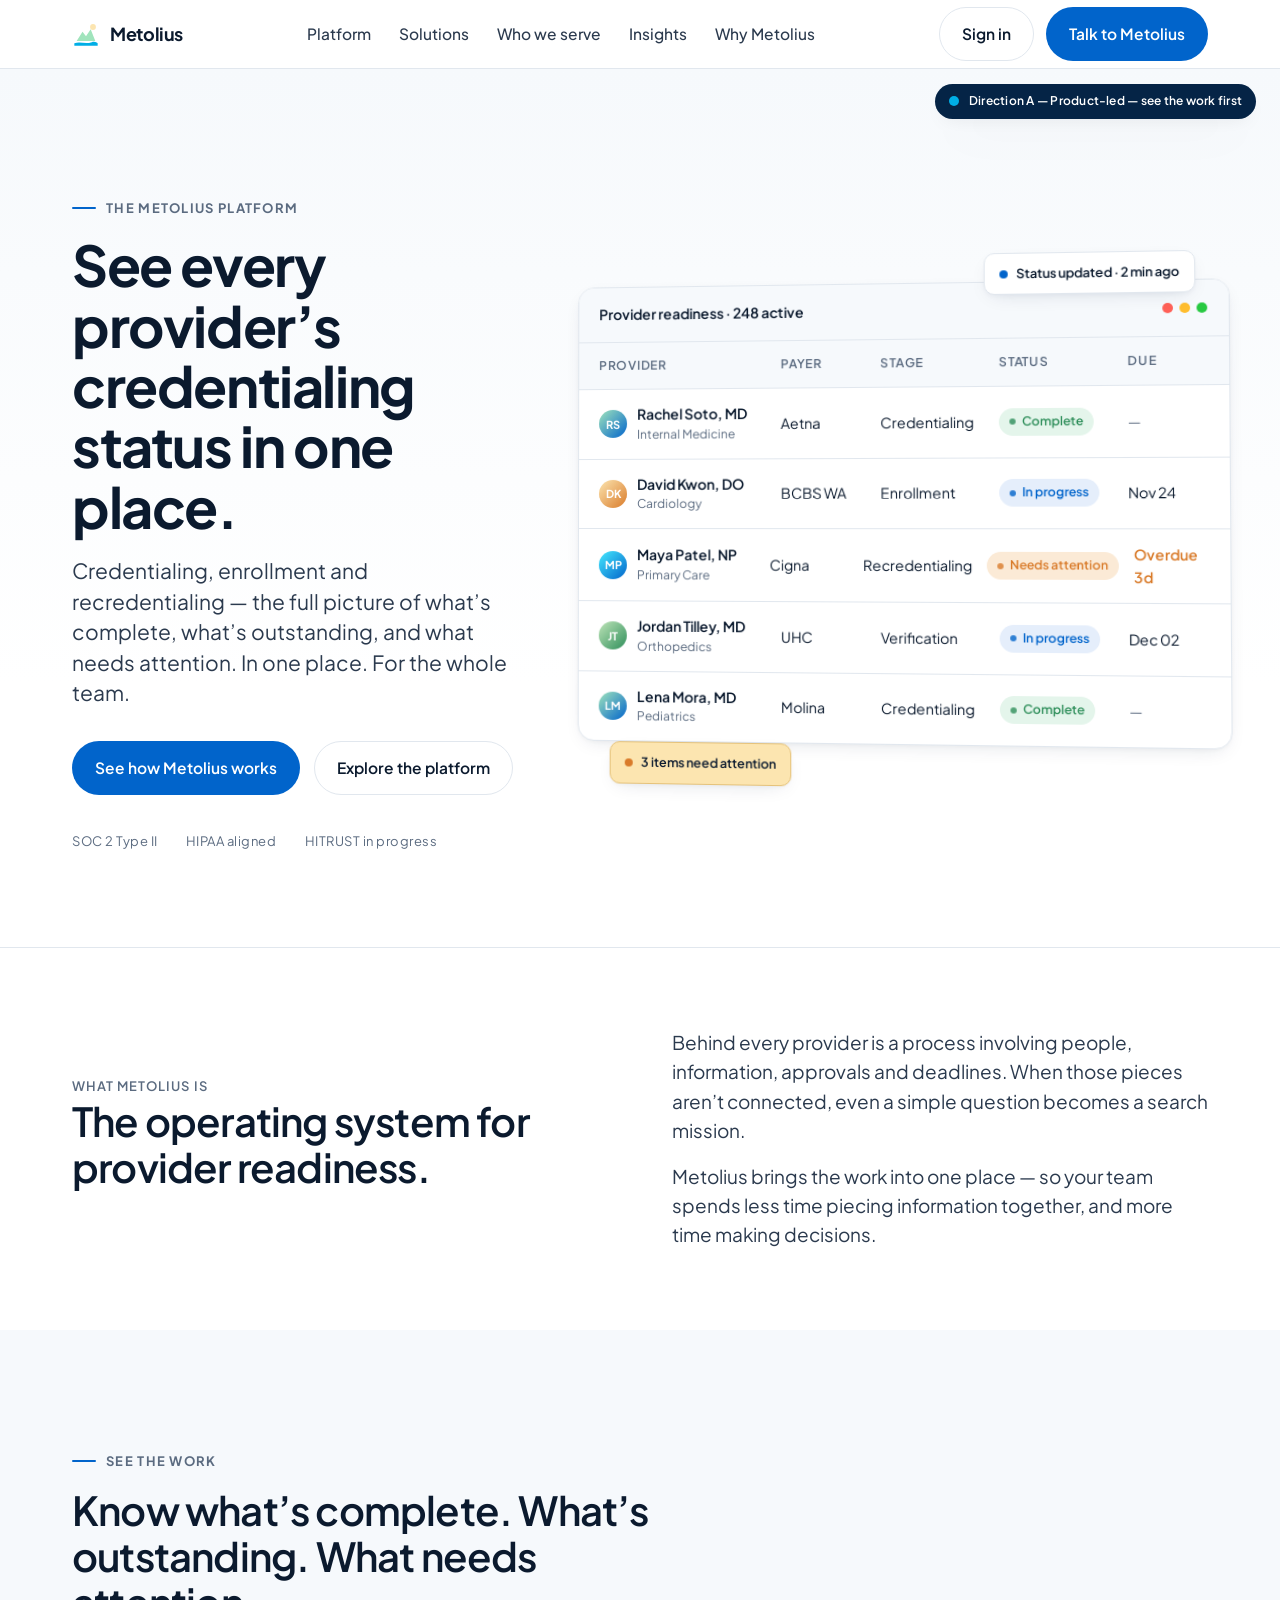
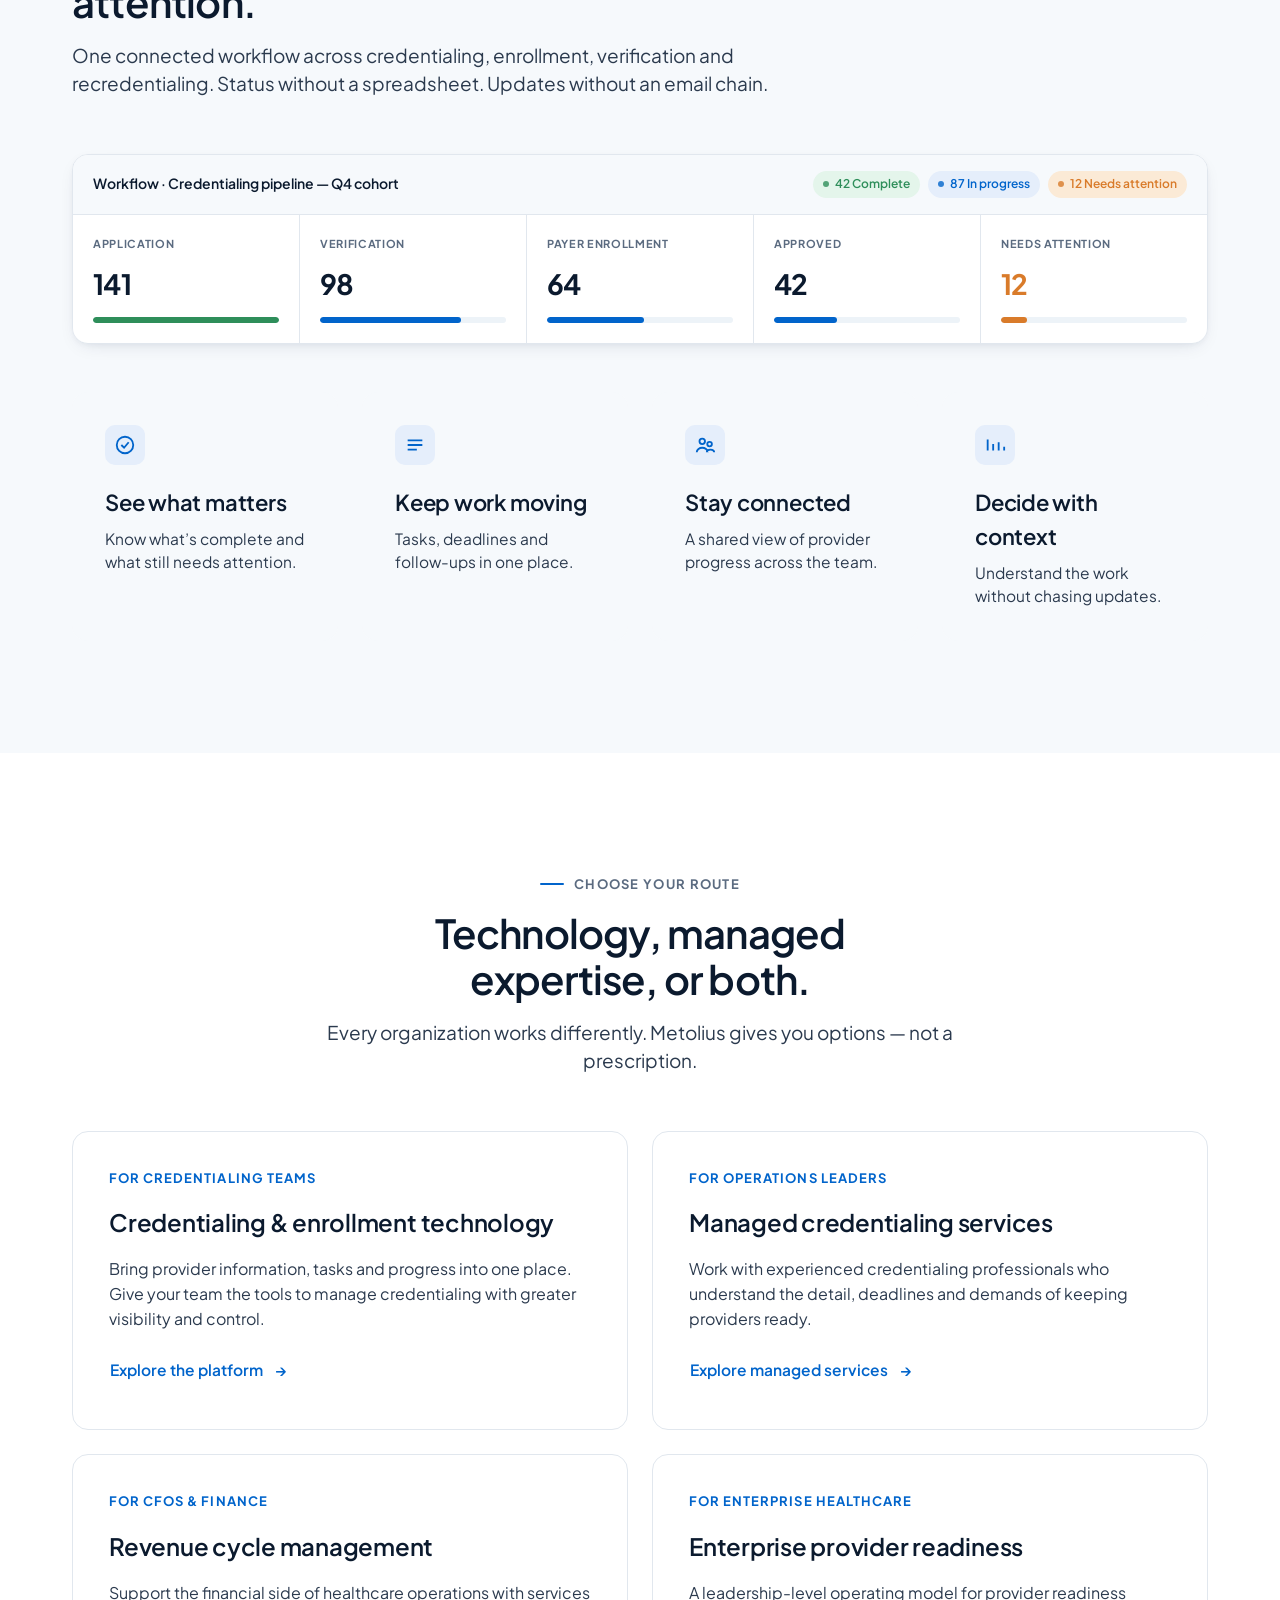
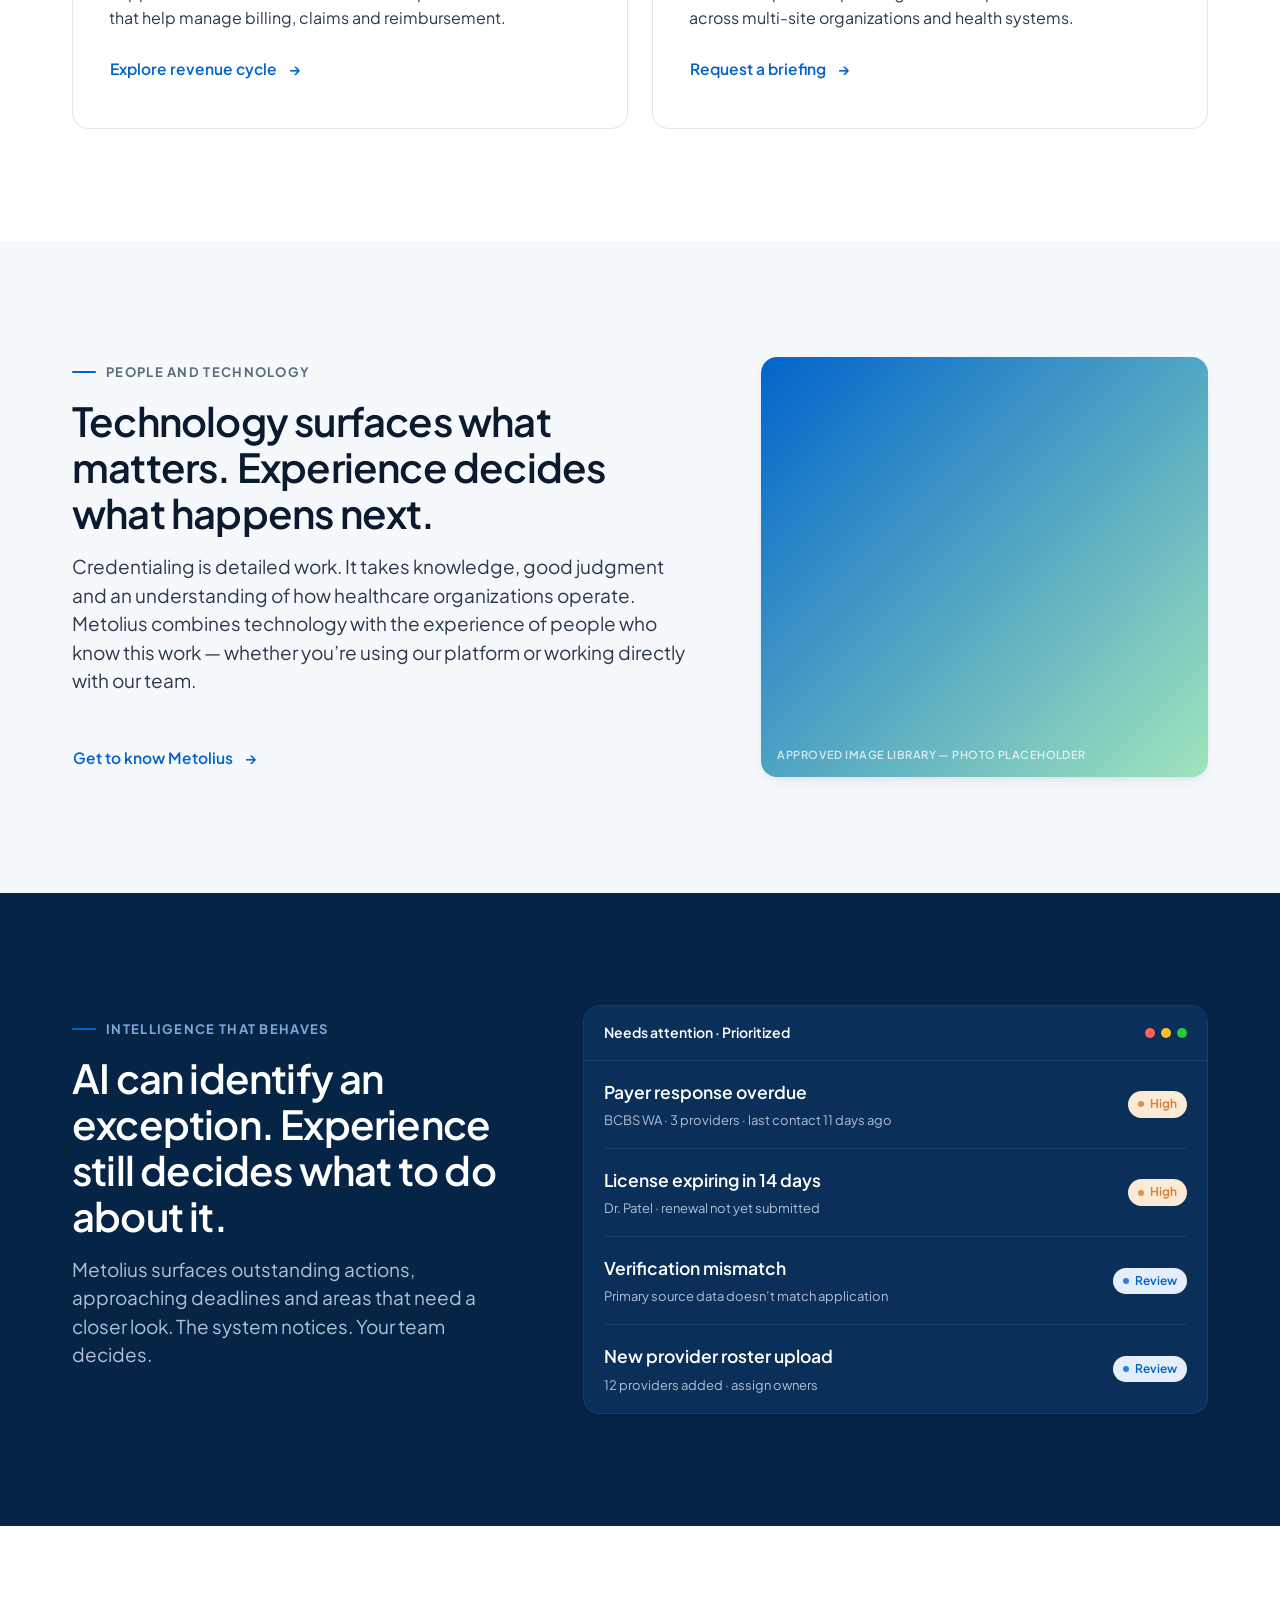
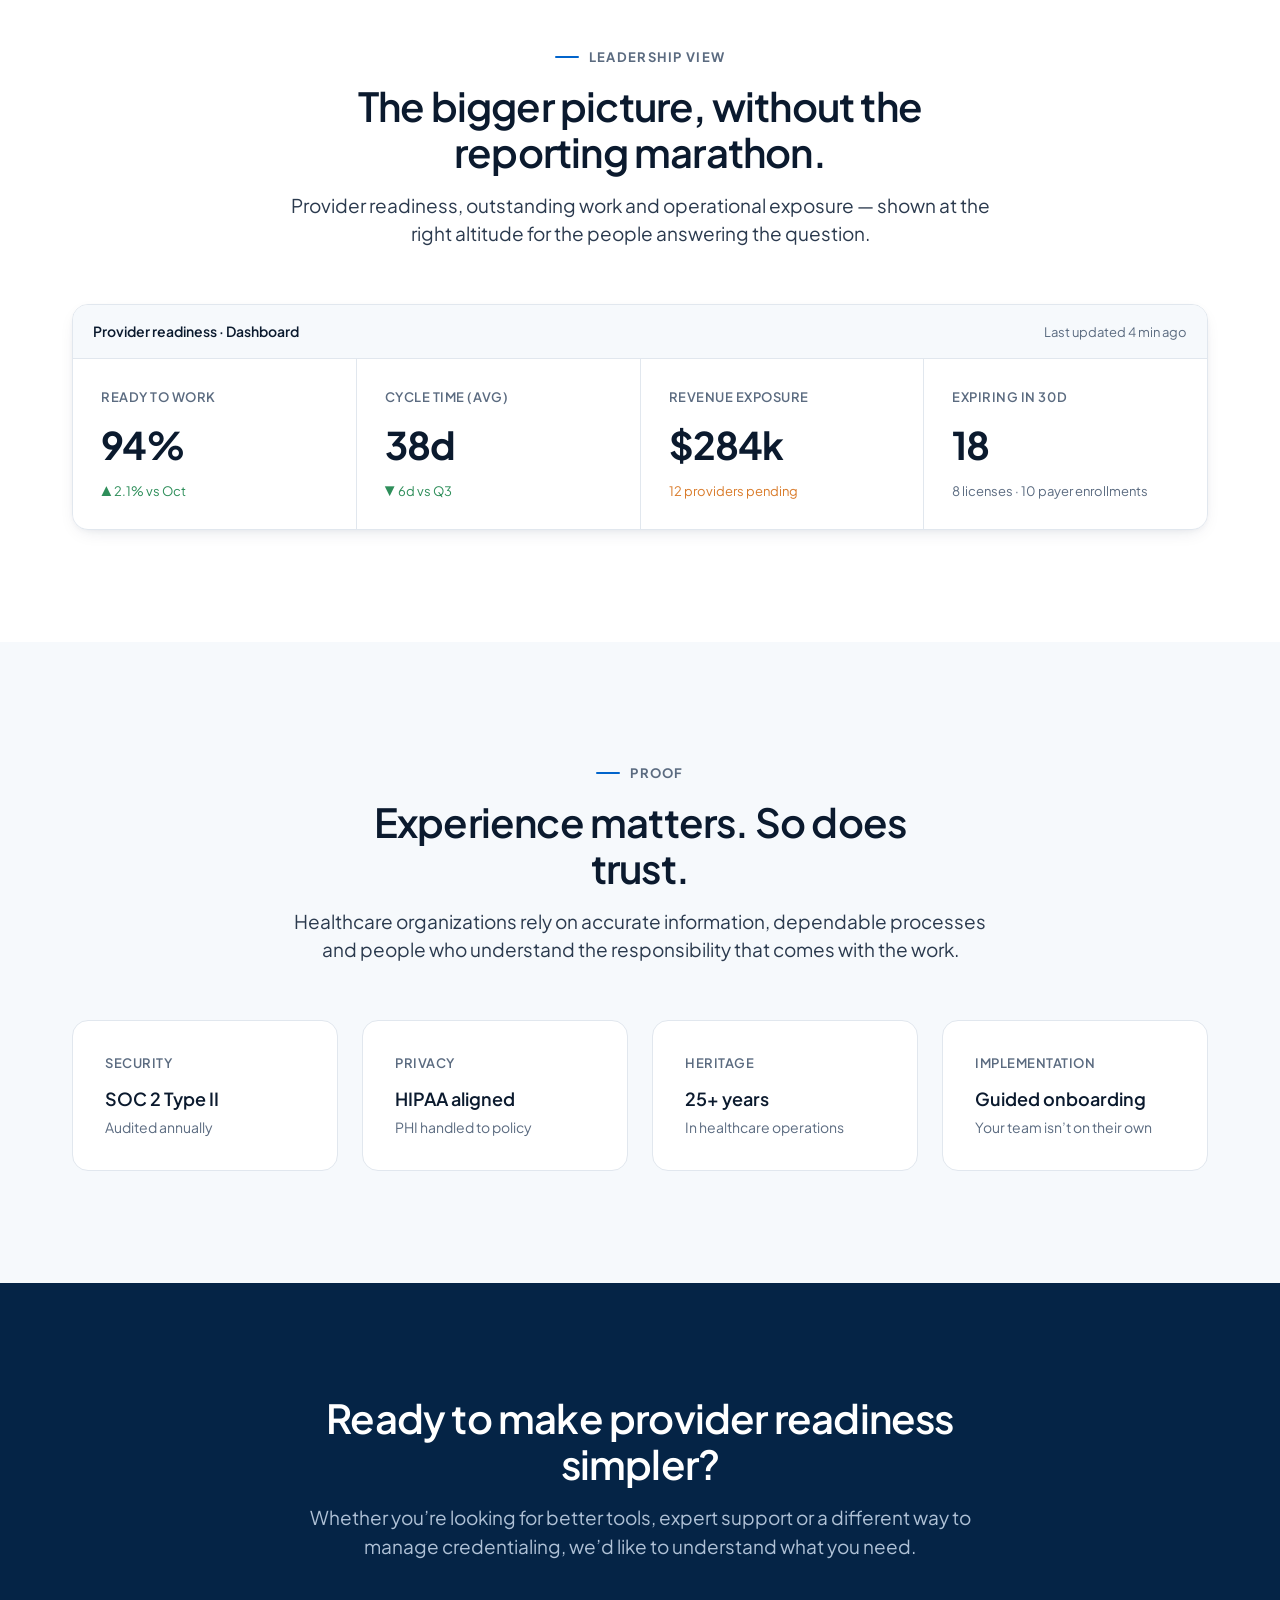
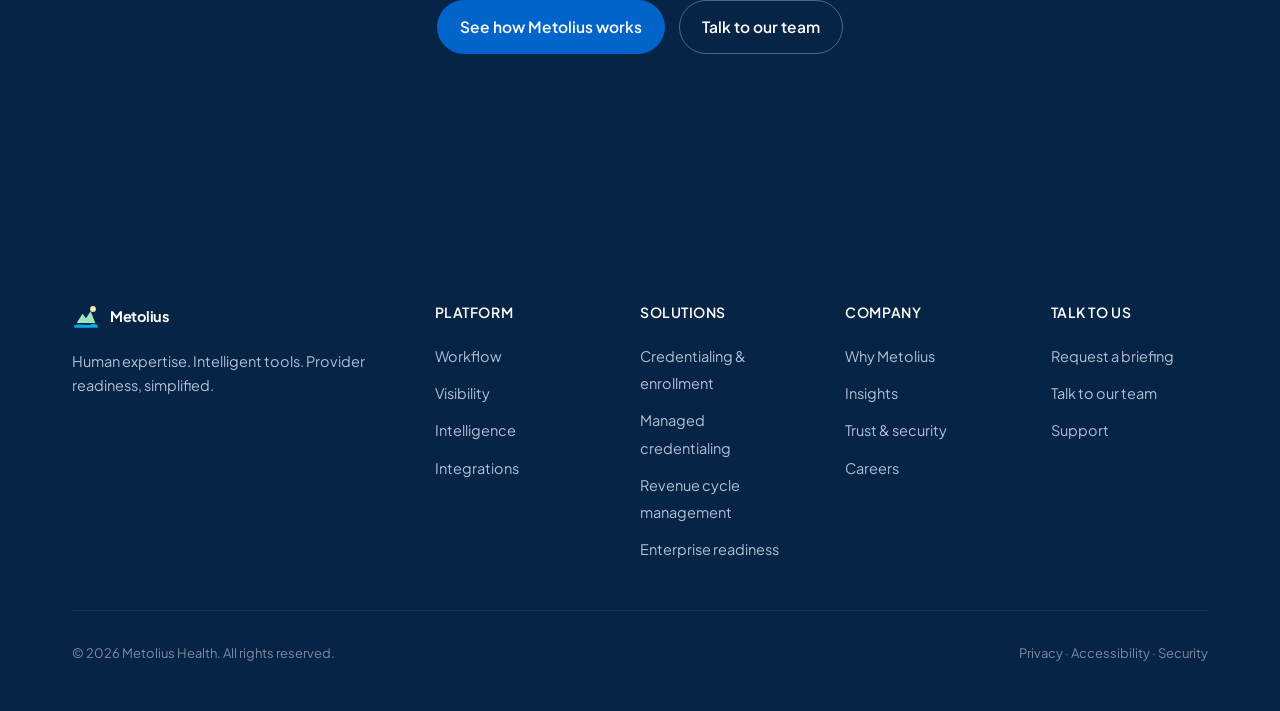
==== A-product/index.html @ 2754e7ea "Metolius homepage v2 — three tonal directions (wireframe preview)" ====
<!doctype html>
<html lang="en">
<head>
  <meta charset="utf-8">
  <meta name="viewport" content="width=device-width,initial-scale=1">
  <title>Metolius — Direction A: Product voice</title>
  <link rel="preconnect" href="https://fonts.googleapis.com">
  <link rel="preconnect" href="https://fonts.gstatic.com" crossorigin>
  <link href="https://fonts.googleapis.com/css2?family=Plus+Jakarta+Sans:wght@400;500;600;700;800&display=swap" rel="stylesheet">
  <link rel="stylesheet" href="../shared/tokens.css">
  <link rel="stylesheet" href="../shared/base.css">
  <style>
    /* Direction A specifics — product-led hero uses the product UI as the primary visual. */
    .hero-A {
      position: relative;
      overflow: hidden;
      background: linear-gradient(180deg, #F6F9FC 0%, #FFFFFF 70%);
      border-bottom: 1px solid var(--line);
    }
    .hero-A .container { position: relative; }
    .hero-A__grid {
      display: grid;
      grid-template-columns: 5fr 7fr;
      gap: 56px;
      align-items: center;
    }
    .hero-A__ui {
      position: relative;
      transform: perspective(1400px) rotateY(-5deg) rotateX(1deg);
      transform-origin: left center;
      padding: 8px 0 20px;
    }
    .hero-A__ui-callout {
      position: absolute;
      padding: 10px 14px;
      background: #FFFFFF;
      border: 1px solid var(--line);
      border-radius: 10px;
      box-shadow: var(--shadow-2);
      font-size: 12.5px;
      font-weight: 600;
      color: var(--ink);
      display: flex; align-items: center; gap: 8px;
    }
    .hero-A__ui-callout::before {
      content: ''; width: 8px; height: 8px; border-radius: 50%; background: var(--accent);
    }
    .hero-A__ui-callout--1 { top: -20px; right: 32px; }
    .hero-A__ui-callout--2 { bottom: -22px; left: 32px; background: var(--warm-sun); border-color: #E5C27A; }
    .hero-A__ui-callout--2::before { background: var(--status-attention); }
  </style>
</head>
<body data-direction="A" data-direction-name="Product-led — see the work first">
<div id="nav-mount"></div>

<!-- ============ HERO (Product voice) ============ -->
<section class="hero-A section--hero">
  <div class="container">
    <div class="hero-A__grid">
      <div>
        <span class="kicker">The Metolius platform</span>
        <h1 class="hero-h">See every provider&rsquo;s credentialing status in one place.</h1>
        <p class="hero-sub">
          Credentialing, enrollment and recredentialing &mdash; the full picture of what&rsquo;s complete, what&rsquo;s outstanding, and what needs attention. In one place. For the whole team.
        </p>
        <div class="btn-row">
          <a class="btn btn--primary" href="#platform">See how Metolius works</a>
          <a class="btn btn--ghost" href="#cta">Explore the platform</a>
        </div>
        <div style="margin-top:36px; display:flex; gap:28px; color:var(--ink-3); font-size:13px; letter-spacing:0.04em;">
          <span>SOC 2 Type II</span>
          <span>HIPAA aligned</span>
          <span>HITRUST in progress</span>
        </div>
      </div>
      <div class="hero-A__ui">
        <div class="ui-card">
          <div class="ui-card__header">
            <div class="ui-card__title">Provider readiness · 248 active</div>
            <div class="ui-dots"><span></span><span></span><span></span></div>
          </div>
          <div class="ui-row ui-row--head">
            <div>Provider</div><div>Payer</div><div>Stage</div><div>Status</div><div>Due</div>
          </div>
          <div class="ui-row">
            <div class="ui-provider"><span class="ui-avatar">RS</span><div><div style="font-weight:600;">Rachel Soto, MD</div><div style="color:var(--ink-3); font-size:12px;">Internal Medicine</div></div></div>
            <div>Aetna</div>
            <div>Credentialing</div>
            <div><span class="pill pill--complete">Complete</span></div>
            <div style="color:var(--ink-3);">—</div>
          </div>
          <div class="ui-row">
            <div class="ui-provider"><span class="ui-avatar ui-avatar--b">DK</span><div><div style="font-weight:600;">David Kwon, DO</div><div style="color:var(--ink-3); font-size:12px;">Cardiology</div></div></div>
            <div>BCBS WA</div>
            <div>Enrollment</div>
            <div><span class="pill pill--progress">In progress</span></div>
            <div>Nov 24</div>
          </div>
          <div class="ui-row">
            <div class="ui-provider"><span class="ui-avatar ui-avatar--c">MP</span><div><div style="font-weight:600;">Maya Patel, NP</div><div style="color:var(--ink-3); font-size:12px;">Primary Care</div></div></div>
            <div>Cigna</div>
            <div>Recredentialing</div>
            <div><span class="pill pill--attention">Needs attention</span></div>
            <div style="color:var(--status-attention); font-weight:600;">Overdue 3d</div>
          </div>
          <div class="ui-row">
            <div class="ui-provider"><span class="ui-avatar ui-avatar--d">JT</span><div><div style="font-weight:600;">Jordan Tilley, MD</div><div style="color:var(--ink-3); font-size:12px;">Orthopedics</div></div></div>
            <div>UHC</div>
            <div>Verification</div>
            <div><span class="pill pill--progress">In progress</span></div>
            <div>Dec 02</div>
          </div>
          <div class="ui-row">
            <div class="ui-provider"><span class="ui-avatar">LM</span><div><div style="font-weight:600;">Lena Mora, MD</div><div style="color:var(--ink-3); font-size:12px;">Pediatrics</div></div></div>
            <div>Molina</div>
            <div>Credentialing</div>
            <div><span class="pill pill--complete">Complete</span></div>
            <div style="color:var(--ink-3);">—</div>
          </div>
        </div>
        <div class="hero-A__ui-callout hero-A__ui-callout--1">Status updated · 2 min ago</div>
        <div class="hero-A__ui-callout hero-A__ui-callout--2">3 items need attention</div>
      </div>
    </div>
  </div>
</section>

<!-- ============ SECTION 2 — Introduction / product anchor ============ -->
<section class="section section--tight">
  <div class="container">
    <div class="grid-2">
      <div>
        <span class="eyebrow">What Metolius is</span>
        <h2 class="section-h">The operating system for provider readiness.</h2>
      </div>
      <div>
        <p style="font-size:19px; line-height:1.55; color:var(--ink-2); max-width:54ch; margin:0;">
          Behind every provider is a process involving people, information,
          approvals and deadlines. When those pieces aren&rsquo;t connected, even
          a simple question becomes a search mission.
        </p>
        <p style="font-size:19px; line-height:1.55; color:var(--ink-2); max-width:54ch; margin:16px 0 0;">
          Metolius brings the work into one place — so your team spends less time
          piecing information together, and more time making decisions.
        </p>
      </div>
    </div>
  </div>
</section>

<!-- ============ SECTION 3 — Workflow / see the work ============ -->
<section id="platform" class="section section--soft">
  <div class="container">
    <div class="section-intro" style="max-width:720px; margin-bottom:56px;">
      <span class="kicker">See the work</span>
      <h2 class="section-h">Know what&rsquo;s complete. What&rsquo;s outstanding. What needs attention.</h2>
      <p class="section-sub">
        One connected workflow across credentialing, enrollment, verification
        and recredentialing. Status without a spreadsheet. Updates without an
        email chain.
      </p>
    </div>

    <div class="ui-card" style="max-width:none;">
      <div class="ui-card__header">
        <div class="ui-card__title">Workflow · Credentialing pipeline — Q4 cohort</div>
        <div style="display:flex; gap:8px;">
          <span class="pill pill--complete">42 Complete</span>
          <span class="pill pill--progress">87 In progress</span>
          <span class="pill pill--attention">12 Needs attention</span>
        </div>
      </div>
      <div style="display:grid; grid-template-columns:repeat(5, 1fr); gap:1px; background:var(--line);">
        <div style="padding:20px; background:#FFF;">
          <div style="font-size:11px; color:var(--ink-3); letter-spacing:0.06em; text-transform:uppercase; font-weight:700; margin-bottom:10px;">Application</div>
          <div style="font-size:28px; font-weight:700; letter-spacing:-0.02em;">141</div>
          <div class="progress" style="margin-top:12px;"><span style="width:100%; background:var(--status-complete);"></span></div>
        </div>
        <div style="padding:20px; background:#FFF;">
          <div style="font-size:11px; color:var(--ink-3); letter-spacing:0.06em; text-transform:uppercase; font-weight:700; margin-bottom:10px;">Verification</div>
          <div style="font-size:28px; font-weight:700; letter-spacing:-0.02em;">98</div>
          <div class="progress" style="margin-top:12px;"><span style="width:76%;"></span></div>
        </div>
        <div style="padding:20px; background:#FFF;">
          <div style="font-size:11px; color:var(--ink-3); letter-spacing:0.06em; text-transform:uppercase; font-weight:700; margin-bottom:10px;">Payer enrollment</div>
          <div style="font-size:28px; font-weight:700; letter-spacing:-0.02em;">64</div>
          <div class="progress" style="margin-top:12px;"><span style="width:52%;"></span></div>
        </div>
        <div style="padding:20px; background:#FFF;">
          <div style="font-size:11px; color:var(--ink-3); letter-spacing:0.06em; text-transform:uppercase; font-weight:700; margin-bottom:10px;">Approved</div>
          <div style="font-size:28px; font-weight:700; letter-spacing:-0.02em;">42</div>
          <div class="progress" style="margin-top:12px;"><span style="width:34%;"></span></div>
        </div>
        <div style="padding:20px; background:#FFF;">
          <div style="font-size:11px; color:var(--ink-3); letter-spacing:0.06em; text-transform:uppercase; font-weight:700; margin-bottom:10px;">Needs attention</div>
          <div style="font-size:28px; font-weight:700; letter-spacing:-0.02em; color:var(--status-attention);">12</div>
          <div class="progress" style="margin-top:12px;"><span style="width:14%; background:var(--status-attention);"></span></div>
        </div>
      </div>
    </div>

    <div class="feature-grid feature-grid--4" style="margin-top:48px;">
      <div class="feature feature--filled">
        <div class="feature__icon"><svg viewBox="0 0 24 24" fill="none" stroke="currentColor" stroke-width="2"><circle cx="12" cy="12" r="9"/><path d="M8 12l3 3 5-6"/></svg></div>
        <h3 class="card-h">See what matters</h3>
        <p>Know what&rsquo;s complete and what still needs attention.</p>
      </div>
      <div class="feature feature--filled">
        <div class="feature__icon"><svg viewBox="0 0 24 24" fill="none" stroke="currentColor" stroke-width="2"><path d="M4 7h16M4 12h16M4 17h10"/></svg></div>
        <h3 class="card-h">Keep work moving</h3>
        <p>Tasks, deadlines and follow-ups in one place.</p>
      </div>
      <div class="feature feature--filled">
        <div class="feature__icon"><svg viewBox="0 0 24 24" fill="none" stroke="currentColor" stroke-width="2"><circle cx="9" cy="8" r="3"/><circle cx="17" cy="11" r="2.5"/><path d="M3 20c0-3 3-5 6-5s6 2 6 5M14 20c0-2 2-3 4-3s4 1 4 3"/></svg></div>
        <h3 class="card-h">Stay connected</h3>
        <p>A shared view of provider progress across the team.</p>
      </div>
      <div class="feature feature--filled">
        <div class="feature__icon"><svg viewBox="0 0 24 24" fill="none" stroke="currentColor" stroke-width="2"><path d="M4 18V6M10 18v-7M16 18V9M22 18v-4"/></svg></div>
        <h3 class="card-h">Decide with context</h3>
        <p>Understand the work without chasing updates.</p>
      </div>
    </div>
  </div>
</section>

<!-- ============ SECTION 4 — Audience routing ============ -->
<section id="solutions" class="section">
  <div class="container">
    <div class="section-intro section-intro--center">
      <span class="kicker">Choose your route</span>
      <h2 class="section-h">Technology, managed expertise, or both.</h2>
      <p class="section-sub">Every organization works differently. Metolius gives you options — not a prescription.</p>
    </div>
    <div class="route-grid">
      <a class="route" href="#">
        <span class="route__eyebrow">For credentialing teams</span>
        <h3>Credentialing &amp; enrollment technology</h3>
        <p>Bring provider information, tasks and progress into one place. Give your team the tools to manage credentialing with greater visibility and control.</p>
        <span class="btn btn--link">Explore the platform</span>
      </a>
      <a class="route" href="#">
        <span class="route__eyebrow">For operations leaders</span>
        <h3>Managed credentialing services</h3>
        <p>Work with experienced credentialing professionals who understand the detail, deadlines and demands of keeping providers ready.</p>
        <span class="btn btn--link">Explore managed services</span>
      </a>
      <a class="route" href="#">
        <span class="route__eyebrow">For CFOs &amp; finance</span>
        <h3>Revenue cycle management</h3>
        <p>Support the financial side of healthcare operations with services that help manage billing, claims and reimbursement.</p>
        <span class="btn btn--link">Explore revenue cycle</span>
      </a>
      <a class="route" href="#">
        <span class="route__eyebrow">For enterprise healthcare</span>
        <h3>Enterprise provider readiness</h3>
        <p>A leadership-level operating model for provider readiness across multi-site organizations and health systems.</p>
        <span class="btn btn--link">Request a briefing</span>
      </a>
    </div>
  </div>
</section>

<!-- ============ SECTION 5 — People + technology ============ -->
<section id="who" class="section section--soft">
  <div class="container">
    <div class="grid-7-5">
      <div>
        <span class="kicker">People and technology</span>
        <h2 class="section-h">Technology surfaces what matters. Experience decides what happens next.</h2>
        <p class="section-sub">
          Credentialing is detailed work. It takes knowledge, good judgment and an
          understanding of how healthcare organizations operate. Metolius combines
          technology with the experience of people who know this work — whether
          you&rsquo;re using our platform or working directly with our team.
        </p>
        <a class="btn btn--link" href="#">Get to know Metolius</a>
      </div>
      <div>
        <div class="photo photo--people"></div>
      </div>
    </div>
  </div>
</section>

<!-- ============ SECTION 6 — Intelligence (perspective) ============ -->
<section class="section section--dark">
  <div class="container">
    <div class="grid-5-7">
      <div>
        <span class="kicker" style="color:#7FA8D8;">Intelligence that behaves</span>
        <h2 class="section-h">AI can identify an exception. Experience still decides what to do about it.</h2>
        <p class="section-sub">
          Metolius surfaces outstanding actions, approaching deadlines and areas
          that need a closer look. The system notices. Your team decides.
        </p>
      </div>
      <div>
        <div class="ui-card" style="background:#0A2F58; border-color:#153E6B;">
          <div class="ui-card__header" style="background:#0A2F58; border-color:#153E6B;">
            <div class="ui-card__title" style="color:#FFF;">Needs attention · Prioritized</div>
            <div class="ui-dots"><span></span><span></span><span></span></div>
          </div>
          <div style="padding: 0 20px;">
            <div style="padding:18px 0; border-bottom: 1px solid #153E6B; display:flex; justify-content:space-between; align-items:center;">
              <div>
                <div style="color:#FFF; font-weight:600;">Payer response overdue</div>
                <div style="color:#AFC1D6; font-size:13px; margin-top:4px;">BCBS WA · 3 providers · last contact 11 days ago</div>
              </div>
              <span class="pill pill--attention">High</span>
            </div>
            <div style="padding:18px 0; border-bottom: 1px solid #153E6B; display:flex; justify-content:space-between; align-items:center;">
              <div>
                <div style="color:#FFF; font-weight:600;">License expiring in 14 days</div>
                <div style="color:#AFC1D6; font-size:13px; margin-top:4px;">Dr. Patel · renewal not yet submitted</div>
              </div>
              <span class="pill pill--attention">High</span>
            </div>
            <div style="padding:18px 0; border-bottom: 1px solid #153E6B; display:flex; justify-content:space-between; align-items:center;">
              <div>
                <div style="color:#FFF; font-weight:600;">Verification mismatch</div>
                <div style="color:#AFC1D6; font-size:13px; margin-top:4px;">Primary source data doesn&rsquo;t match application</div>
              </div>
              <span class="pill pill--progress">Review</span>
            </div>
            <div style="padding:18px 0; display:flex; justify-content:space-between; align-items:center;">
              <div>
                <div style="color:#FFF; font-weight:600;">New provider roster upload</div>
                <div style="color:#AFC1D6; font-size:13px; margin-top:4px;">12 providers added · assign owners</div>
              </div>
              <span class="pill pill--progress">Review</span>
            </div>
          </div>
        </div>
      </div>
    </div>
  </div>
</section>

<!-- ============ SECTION 7 — Leadership view ============ -->
<section class="section">
  <div class="container">
    <div class="section-intro section-intro--center">
      <span class="kicker">Leadership view</span>
      <h2 class="section-h">The bigger picture, without the reporting marathon.</h2>
      <p class="section-sub">
        Provider readiness, outstanding work and operational exposure — shown
        at the right altitude for the people answering the question.
      </p>
    </div>
    <div class="ui-card">
      <div class="ui-card__header">
        <div class="ui-card__title">Provider readiness · Dashboard</div>
        <div style="display:flex; gap:12px; font-size:13px; color:var(--ink-3);">
          <span>Last updated 4 min ago</span>
        </div>
      </div>
      <div style="display:grid; grid-template-columns: repeat(4, 1fr); gap:1px; background:var(--line);">
        <div style="padding:28px; background:#FFF;">
          <div style="font-size:13px; color:var(--ink-3); font-weight:600; letter-spacing:0.04em; text-transform:uppercase; margin-bottom:8px;">Ready to work</div>
          <div style="font-size:38px; font-weight:700; letter-spacing:-0.02em;">94%</div>
          <div style="font-size:13px; color:var(--status-complete); margin-top:6px;">▲ 2.1% vs Oct</div>
        </div>
        <div style="padding:28px; background:#FFF;">
          <div style="font-size:13px; color:var(--ink-3); font-weight:600; letter-spacing:0.04em; text-transform:uppercase; margin-bottom:8px;">Cycle time (avg)</div>
          <div style="font-size:38px; font-weight:700; letter-spacing:-0.02em;">38d</div>
          <div style="font-size:13px; color:var(--status-complete); margin-top:6px;">▼ 6d vs Q3</div>
        </div>
        <div style="padding:28px; background:#FFF;">
          <div style="font-size:13px; color:var(--ink-3); font-weight:600; letter-spacing:0.04em; text-transform:uppercase; margin-bottom:8px;">Revenue exposure</div>
          <div style="font-size:38px; font-weight:700; letter-spacing:-0.02em;">$284k</div>
          <div style="font-size:13px; color:var(--status-attention); margin-top:6px;">12 providers pending</div>
        </div>
        <div style="padding:28px; background:#FFF;">
          <div style="font-size:13px; color:var(--ink-3); font-weight:600; letter-spacing:0.04em; text-transform:uppercase; margin-bottom:8px;">Expiring in 30d</div>
          <div style="font-size:38px; font-weight:700; letter-spacing:-0.02em;">18</div>
          <div style="font-size:13px; color:var(--ink-3); margin-top:6px;">8 licenses · 10 payer enrollments</div>
        </div>
      </div>
    </div>
  </div>
</section>

<!-- ============ SECTION 8 — Proof / trust ============ -->
<section id="why" class="section section--soft">
  <div class="container">
    <div class="section-intro section-intro--center">
      <span class="kicker">Proof</span>
      <h2 class="section-h">Experience matters. So does trust.</h2>
      <p class="section-sub">Healthcare organizations rely on accurate information, dependable processes and people who understand the responsibility that comes with the work.</p>
    </div>
    <div style="display:grid; grid-template-columns: repeat(4, 1fr); gap:24px;">
      <div class="feature">
        <div style="font-size:13px; color:var(--ink-3); font-weight:600; letter-spacing:0.04em; text-transform:uppercase; margin-bottom:12px;">Security</div>
        <div style="font-size:18px; font-weight:600;">SOC 2 Type II</div>
        <div style="font-size:14px; color:var(--ink-3); margin-top:4px;">Audited annually</div>
      </div>
      <div class="feature">
        <div style="font-size:13px; color:var(--ink-3); font-weight:600; letter-spacing:0.04em; text-transform:uppercase; margin-bottom:12px;">Privacy</div>
        <div style="font-size:18px; font-weight:600;">HIPAA aligned</div>
        <div style="font-size:14px; color:var(--ink-3); margin-top:4px;">PHI handled to policy</div>
      </div>
      <div class="feature">
        <div style="font-size:13px; color:var(--ink-3); font-weight:600; letter-spacing:0.04em; text-transform:uppercase; margin-bottom:12px;">Heritage</div>
        <div style="font-size:18px; font-weight:600;">25+ years</div>
        <div style="font-size:14px; color:var(--ink-3); margin-top:4px;">In healthcare operations</div>
      </div>
      <div class="feature">
        <div style="font-size:13px; color:var(--ink-3); font-weight:600; letter-spacing:0.04em; text-transform:uppercase; margin-bottom:12px;">Implementation</div>
        <div style="font-size:18px; font-weight:600;">Guided onboarding</div>
        <div style="font-size:14px; color:var(--ink-3); margin-top:4px;">Your team isn&rsquo;t on their own</div>
      </div>
    </div>
  </div>
</section>

<!-- ============ SECTION 9 — Final CTA ============ -->
<section id="cta" class="section section--dark">
  <div class="container">
    <div class="section-intro section-intro--center" style="text-align:center;">
      <h2 class="section-h" style="max-width:24ch; margin-left:auto; margin-right:auto;">Ready to make provider readiness simpler?</h2>
      <p class="section-sub" style="max-width:54ch; margin-left:auto; margin-right:auto;">Whether you&rsquo;re looking for better tools, expert support or a different way to manage credentialing, we&rsquo;d like to understand what you need.</p>
      <div class="btn-row" style="justify-content:center;">
        <a class="btn btn--primary" href="#">See how Metolius works</a>
        <a class="btn btn--ghost btn--on-dark" href="#">Talk to our team</a>
      </div>
    </div>
  </div>
</section>

<div id="footer-mount"></div>
<script src="../shared/shell.js"></script>
</body>
</html>
---- shared/tokens.css ----
/* Metolius Homepage v1 — shared design tokens
 * Source: Metolius Website Strategy & Build Brief (Nicola Troman-Green, Nov 2026)
 * Palette, type scale, and spacing are literal to the brief.
 */

:root {
  /* ---------- Brand palette (from brief §2) ---------- */
  --navy:        #052446;
  --blue:        #0164CB;
  --cyan:        #00AEE6;
  --aqua:        #45E9FE;
  --mint:        #A0E4BC;
  --pale-green:  #BFE5B9;
  --warm-sun:    #FCE5B0;

  /* Neutrals (derived, disciplined) */
  --ink:         #0B1A2E;   /* body on white */
  --ink-2:       #2B3A4E;   /* secondary body */
  --ink-3:       #5B6B80;   /* tertiary / meta */
  --line:        #E1E7EE;   /* hairlines */
  --surface:     #FFFFFF;
  --surface-2:   #F6F9FC;   /* soft neutral panel */
  --surface-3:   #EDF3F8;   /* deeper neutral panel */
  --navy-tint:   #E8EEF6;   /* navy @ ~8% on white */

  /* Semantic colour */
  --accent:         var(--blue);
  --accent-hover:   #014FAC;
  --accent-ink:     #FFFFFF;
  --accent-soft:    #E5EEFB;

  --focus-ring:     #0164CB;
  --focus-ring-offset: #FFFFFF;

  --status-complete:  #2E8E5A;
  --status-progress:  #0164CB;
  --status-attention: #D97B2A;

  /* ---------- Type (Plus Jakarta Sans, from brief §2) ---------- */
  --font-sans: 'Plus Jakarta Sans', system-ui, -apple-system, 'Segoe UI', Roboto, 'Helvetica Neue', Arial, sans-serif;

  /* Desktop scale (brief literal) */
  --t-hero:        56px;   /* 52–58 → 56 */
  --t-hero-lh:     1.08;
  --t-hero-sub:    21px;   /* 20–22 → 21 */
  --t-hero-sub-lh: 1.45;
  --t-section:     40px;   /* 36–42 → 40 */
  --t-section-lh:  1.15;
  --t-section-sub: 19px;   /* 18–20 → 19 */
  --t-card-h:      22px;   /* 20–24 → 22 */
  --t-body:        17.5px; /* 17–18 → 17.5 */
  --t-body-lh:     1.55;
  --t-nav:         15.5px; /* 15–17 */
  --t-meta:        14px;
  --t-eyebrow:     13px;

  /* ---------- Spacing / layout ---------- */
  --container:     1200px;      /* content column */
  --gutter:        32px;
  --radius-sm:     6px;
  --radius:        10px;
  --radius-lg:     16px;
  --radius-xl:     24px;

  --shadow-1: 0 1px 2px rgba(5, 36, 70, 0.04), 0 1px 1px rgba(5, 36, 70, 0.04);
  --shadow-2: 0 6px 20px -8px rgba(5, 36, 70, 0.14), 0 2px 6px -2px rgba(5, 36, 70, 0.06);
  --shadow-3: 0 24px 48px -16px rgba(5, 36, 70, 0.18), 0 8px 20px -8px rgba(5, 36, 70, 0.08);

  /* Motion */
  --motion-fast:  180ms;
  --motion-base:  240ms;
  --motion-slow:  420ms;
  --ease-out:     cubic-bezier(0.2, 0.7, 0.2, 1);
}

@media (prefers-reduced-motion: reduce) {
  :root {
    --motion-fast: 0ms;
    --motion-base: 0ms;
    --motion-slow: 0ms;
  }
}
---- shared/base.css ----
/* Metolius Homepage v1 — base reset, typography, and shared components.
 * Depends on tokens.css.
 */

*, *::before, *::after { box-sizing: border-box; }
html { -webkit-text-size-adjust: 100%; }
body {
  margin: 0;
  font-family: var(--font-sans);
  font-size: var(--t-body);
  line-height: var(--t-body-lh);
  color: var(--ink);
  background: var(--surface);
  -webkit-font-smoothing: antialiased;
  text-rendering: optimizeLegibility;
}
img, svg { display: block; max-width: 100%; }
a { color: inherit; text-decoration: none; }
button { font: inherit; cursor: pointer; }

/* ---------- Focus ---------- */
:focus-visible {
  outline: 3px solid var(--focus-ring);
  outline-offset: 3px;
  border-radius: 3px;
}

/* ---------- Typography ---------- */
h1, h2, h3, h4 { margin: 0; letter-spacing: -0.015em; color: var(--ink); }
p { margin: 0; }

.eyebrow {
  font-size: var(--t-eyebrow);
  letter-spacing: 0.08em;
  text-transform: uppercase;
  color: var(--ink-3);
  font-weight: 600;
  margin: 0 0 14px;
}

.hero-h {
  font-size: var(--t-hero);
  line-height: var(--t-hero-lh);
  font-weight: 700;
  letter-spacing: -0.025em;
  margin: 0 0 20px;
  max-width: 14ch;
}

.hero-sub {
  font-size: var(--t-hero-sub);
  line-height: var(--t-hero-sub-lh);
  color: var(--ink-2);
  max-width: 44ch;
  margin: 0 0 32px;
}

.section-h {
  font-size: var(--t-section);
  line-height: var(--t-section-lh);
  font-weight: 600;
  letter-spacing: -0.02em;
  margin: 0 0 16px;
  max-width: 20ch;
}

.section-sub {
  font-size: var(--t-section-sub);
  line-height: 1.5;
  color: var(--ink-2);
  max-width: 54ch;
  margin: 0 0 40px;
}

.card-h {
  font-size: var(--t-card-h);
  font-weight: 600;
  letter-spacing: -0.01em;
  margin: 0 0 8px;
}

/* ---------- Layout ---------- */
.container {
  width: 100%;
  max-width: var(--container);
  margin: 0 auto;
  padding: 0 var(--gutter);
}
.section { padding: 112px 0; }
.section--tight { padding: 80px 0; }
.section--hero  { padding: 120px 0 96px; }
.section--dark {
  background: var(--navy);
  color: #E8EEF6;
}
.section--dark .section-h,
.section--dark .hero-h,
.section--dark .card-h { color: #FFFFFF; }
.section--dark .section-sub,
.section--dark .hero-sub { color: #AFC1D6; }
.section--dark .eyebrow { color: #7FA8D8; }
.section--soft { background: var(--surface-2); }
.section--mint { background: linear-gradient(180deg, #F3FBF6 0%, #FFFFFF 100%); }
.section--sun  { background: linear-gradient(180deg, #FFF6E2 0%, #FFFFFF 100%); }

/* ---------- Buttons ---------- */
.btn {
  display: inline-flex;
  align-items: center;
  gap: 8px;
  padding: 14px 22px;
  border-radius: 999px;
  font-weight: 600;
  font-size: var(--t-nav);
  border: 1px solid transparent;
  transition: background var(--motion-fast) var(--ease-out),
              transform var(--motion-fast) var(--ease-out),
              color var(--motion-fast) var(--ease-out),
              border-color var(--motion-fast) var(--ease-out);
  text-decoration: none;
}
.btn:hover { transform: translateY(-1px); }
.btn:active { transform: translateY(0); }

.btn--primary {
  background: var(--accent);
  color: var(--accent-ink);
}
.btn--primary:hover { background: var(--accent-hover); }

.btn--ghost {
  background: transparent;
  color: var(--ink);
  border-color: var(--line);
}
.btn--ghost:hover { border-color: var(--ink); }

.btn--link {
  background: transparent;
  padding: 10px 0;
  color: var(--accent);
  border-radius: 0;
}
.btn--link:hover { color: var(--accent-hover); }
.btn--link::after { content: '→'; margin-left: 4px; transition: transform var(--motion-fast) var(--ease-out); }
.btn--link:hover::after { transform: translateX(3px); }

.btn--on-dark.btn--ghost {
  color: #FFFFFF;
  border-color: rgba(255,255,255,0.3);
}
.btn--on-dark.btn--ghost:hover { border-color: #FFFFFF; }

.btn-row {
  display: flex;
  gap: 14px;
  flex-wrap: wrap;
  align-items: center;
}

/* ---------- Nav ---------- */
.nav {
  position: sticky;
  top: 0;
  background: rgba(255,255,255,0.92);
  backdrop-filter: saturate(140%) blur(10px);
  -webkit-backdrop-filter: saturate(140%) blur(10px);
  border-bottom: 1px solid var(--line);
  z-index: 50;
}
.nav__inner {
  display: flex;
  align-items: center;
  justify-content: space-between;
  height: 68px;
}
.nav__logo {
  display: flex;
  align-items: center;
  gap: 10px;
  font-weight: 700;
  font-size: 18px;
  letter-spacing: -0.02em;
}
.nav__logo svg { width: 28px; height: 28px; }
.nav__links { display: flex; align-items: center; gap: 28px; }
.nav__links a {
  font-size: var(--t-nav);
  color: var(--ink-2);
  font-weight: 500;
}
.nav__links a:hover { color: var(--ink); }
.nav__cta { display: flex; align-items: center; gap: 12px; }

/* ---------- Product UI (recurring motif) ---------- */
.ui-card {
  background: var(--surface);
  border: 1px solid var(--line);
  border-radius: var(--radius-lg);
  box-shadow: var(--shadow-2);
  overflow: hidden;
}
.ui-card__header {
  display: flex;
  align-items: center;
  justify-content: space-between;
  padding: 16px 20px;
  border-bottom: 1px solid var(--line);
  background: var(--surface-2);
}
.ui-card__title {
  font-size: 14px;
  font-weight: 600;
  color: var(--ink);
}
.ui-dots { display: flex; gap: 6px; }
.ui-dots span {
  width: 10px; height: 10px; border-radius: 50%;
  background: #D8DEE6;
}
.ui-dots span:nth-child(1) { background: #FF6057; }
.ui-dots span:nth-child(2) { background: #FFBD2D; }
.ui-dots span:nth-child(3) { background: #27C941; }

.ui-row {
  display: grid;
  grid-template-columns: 2fr 1fr 1.2fr 1.3fr 0.9fr;
  gap: 14px;
  padding: 14px 20px;
  border-bottom: 1px solid var(--line);
  font-size: 14px;
  align-items: center;
}
.ui-row:last-child { border-bottom: 0; }
.ui-row--head {
  font-size: 12px;
  color: var(--ink-3);
  text-transform: uppercase;
  letter-spacing: 0.06em;
  font-weight: 600;
  background: var(--surface-2);
}
.ui-provider { display: flex; align-items: center; gap: 10px; }
.ui-avatar {
  width: 28px; height: 28px;
  border-radius: 50%;
  background: linear-gradient(135deg, #A0E4BC, #0164CB);
  color: #FFF;
  display: flex;
  align-items: center;
  justify-content: center;
  font-size: 11px;
  font-weight: 700;
  flex-shrink: 0;
}
.ui-avatar--b { background: linear-gradient(135deg, #FCE5B0, #D97B2A); }
.ui-avatar--c { background: linear-gradient(135deg, #45E9FE, #0164CB); }
.ui-avatar--d { background: linear-gradient(135deg, #BFE5B9, #2E8E5A); }

.pill {
  display: inline-flex;
  align-items: center;
  gap: 6px;
  padding: 4px 10px;
  border-radius: 999px;
  font-size: 12px;
  font-weight: 600;
  background: var(--surface-3);
  color: var(--ink-2);
  white-space: nowrap;
}
.pill::before {
  content: '';
  width: 6px; height: 6px;
  border-radius: 50%;
  background: currentColor;
  opacity: 0.8;
}
.pill--complete  { background: #E4F5EB; color: var(--status-complete); }
.pill--progress  { background: var(--accent-soft); color: var(--status-progress); }
.pill--attention { background: #FBEAD6; color: var(--status-attention); }

.progress {
  width: 100%;
  height: 6px;
  background: var(--surface-3);
  border-radius: 999px;
  overflow: hidden;
}
.progress > span {
  display: block;
  height: 100%;
  background: var(--accent);
  border-radius: 999px;
}

/* ---------- Feature cards ---------- */
.feature-grid {
  display: grid;
  grid-template-columns: repeat(2, 1fr);
  gap: 24px;
}
.feature-grid--4 { grid-template-columns: repeat(4, 1fr); }

.feature {
  padding: 32px;
  border-radius: var(--radius-lg);
  border: 1px solid var(--line);
  background: var(--surface);
}
.feature--filled { background: var(--surface-2); border-color: transparent; }
.feature__icon {
  width: 40px; height: 40px;
  border-radius: 10px;
  background: var(--accent-soft);
  color: var(--accent);
  display: flex; align-items: center; justify-content: center;
  margin-bottom: 20px;
}
.feature__icon svg { width: 22px; height: 22px; }
.feature p { color: var(--ink-2); font-size: 15.5px; line-height: 1.5; }

/* ---------- Routing cards ---------- */
.route-grid {
  display: grid;
  grid-template-columns: repeat(2, 1fr);
  gap: 24px;
}
.route {
  padding: 36px;
  border-radius: var(--radius-lg);
  border: 1px solid var(--line);
  background: var(--surface);
  display: flex;
  flex-direction: column;
  gap: 16px;
  transition: border-color var(--motion-fast) var(--ease-out),
              box-shadow var(--motion-base) var(--ease-out),
              transform var(--motion-base) var(--ease-out);
}
.route:hover { border-color: var(--accent); box-shadow: var(--shadow-3); transform: translateY(-2px); }
.route__eyebrow {
  font-size: var(--t-eyebrow);
  letter-spacing: 0.08em;
  text-transform: uppercase;
  color: var(--accent);
  font-weight: 700;
}
.route h3 { font-size: 24px; font-weight: 600; letter-spacing: -0.01em; }
.route p { color: var(--ink-2); font-size: 16px; line-height: 1.55; }

/* ---------- Footer ---------- */
.footer {
  background: var(--navy);
  color: #AFC1D6;
  padding: 80px 0 48px;
}
.footer__grid {
  display: grid;
  grid-template-columns: 2fr 1fr 1fr 1fr 1fr;
  gap: 48px;
  padding-bottom: 48px;
  border-bottom: 1px solid rgba(255,255,255,0.08);
}
.footer h4 {
  color: #FFFFFF;
  font-size: 14px;
  font-weight: 600;
  letter-spacing: 0.04em;
  text-transform: uppercase;
  margin-bottom: 18px;
}
.footer ul { list-style: none; padding: 0; margin: 0; display: flex; flex-direction: column; gap: 10px; }
.footer a { color: #AFC1D6; font-size: 14.5px; }
.footer a:hover { color: #FFFFFF; }
.footer__meta {
  padding-top: 32px;
  display: flex;
  justify-content: space-between;
  font-size: 13px;
  color: #7A8CA3;
}

/* ---------- Direction badge (preview only) ---------- */
.direction-badge {
  position: fixed;
  top: 84px;
  right: 24px;
  z-index: 100;
  background: var(--navy);
  color: #FFF;
  padding: 8px 14px;
  border-radius: 999px;
  font-size: 12px;
  font-weight: 600;
  letter-spacing: 0.02em;
  box-shadow: var(--shadow-3);
  display: flex;
  align-items: center;
  gap: 10px;
}
.direction-badge__dot {
  width: 10px; height: 10px; border-radius: 50%;
}
.direction-badge--A .direction-badge__dot { background: var(--cyan); }
.direction-badge--B .direction-badge__dot { background: var(--warm-sun); }
.direction-badge--C .direction-badge__dot { background: var(--mint); }

/* ---------- Logo mark ---------- */
.m-logo {
  width: 28px;
  height: 28px;
  display: inline-block;
}

/* ---------- Utilities ---------- */
.grid-2 { display: grid; grid-template-columns: 1fr 1fr; gap: 64px; align-items: center; }
.grid-2--tight { gap: 40px; }
.grid-7-5 { display: grid; grid-template-columns: 7fr 5fr; gap: 64px; align-items: center; }
.grid-5-7 { display: grid; grid-template-columns: 5fr 7fr; gap: 64px; align-items: center; }

/* Photo placeholder (standing in for approved Metolius library imagery) */
.photo {
  border-radius: var(--radius-lg);
  background: linear-gradient(135deg, #0164CB 0%, #052446 60%, #00AEE6 100%);
  min-height: 420px;
  position: relative;
  overflow: hidden;
  box-shadow: var(--shadow-2);
}
.photo::after {
  content: 'Approved image library — photo placeholder';
  position: absolute;
  bottom: 14px;
  left: 16px;
  font-size: 11px;
  letter-spacing: 0.04em;
  color: rgba(255,255,255,0.75);
  text-transform: uppercase;
  font-weight: 600;
}
.photo--people { background: linear-gradient(135deg, #0164CB 0%, #A0E4BC 100%); }
.photo--river  { background: linear-gradient(180deg, #45E9FE 0%, #0164CB 55%, #052446 100%); }
.photo--warm   { background: linear-gradient(135deg, #FCE5B0 0%, #D97B2A 100%); }

/* Section intro column */
.section-intro { max-width: 720px; }
.section-intro--center { margin: 0 auto 56px; text-align: center; }
.section-intro--center .section-h { margin-left: auto; margin-right: auto; }
.section-intro--center .section-sub { margin-left: auto; margin-right: auto; }

/* Horizontal rule flourish */
.river-line {
  display: block;
  width: 64px;
  height: 3px;
  border-radius: 999px;
  background: linear-gradient(90deg, var(--cyan), var(--blue));
  margin: 0 0 24px;
}

/* Quote */
.quote {
  font-size: 22px;
  line-height: 1.45;
  letter-spacing: -0.01em;
  color: var(--ink);
  max-width: 44ch;
  font-weight: 500;
}
.quote__meta { margin-top: 20px; font-size: 14px; color: var(--ink-3); }

/* Comparison row (old-way / new-way) */
.compare {
  display: grid;
  grid-template-columns: 1fr 1fr;
  gap: 2px;
  background: var(--line);
  border-radius: var(--radius-lg);
  overflow: hidden;
  border: 1px solid var(--line);
}
.compare__col { padding: 32px; background: var(--surface); }
.compare__col--old { background: var(--surface-2); }
.compare__col h4 {
  font-size: 13px;
  letter-spacing: 0.08em;
  text-transform: uppercase;
  color: var(--ink-3);
  margin: 0 0 16px;
}
.compare__col--new h4 { color: var(--accent); }
.compare__col p { font-size: 17px; line-height: 1.5; color: var(--ink); margin: 0; }

/* Numbered steps */
.steps {
  display: grid;
  grid-template-columns: repeat(3, 1fr);
  gap: 32px;
  counter-reset: s;
}
.step {
  padding: 28px;
  border-left: 2px solid var(--line);
  counter-increment: s;
}
.step::before {
  content: '0' counter(s);
  display: block;
  font-size: 13px;
  font-weight: 700;
  color: var(--accent);
  letter-spacing: 0.08em;
  margin-bottom: 12px;
}
.step h4 { font-size: 20px; font-weight: 600; margin-bottom: 8px; }
.step p { color: var(--ink-2); font-size: 15.5px; line-height: 1.5; }

/* Stat row */
.stats {
  display: grid;
  grid-template-columns: repeat(3, 1fr);
  gap: 48px;
  padding: 48px 0;
  border-top: 1px solid rgba(255,255,255,0.1);
  border-bottom: 1px solid rgba(255,255,255,0.1);
}
.stat__num {
  font-size: 56px;
  font-weight: 700;
  letter-spacing: -0.03em;
  line-height: 1;
  margin-bottom: 10px;
  color: #FFFFFF;
}
.stat__label { font-size: 14px; color: #AFC1D6; max-width: 26ch; }

/* Section eyebrow with rule */
.kicker {
  display: inline-flex;
  align-items: center;
  gap: 10px;
  font-size: var(--t-eyebrow);
  letter-spacing: 0.1em;
  text-transform: uppercase;
  color: var(--ink-3);
  font-weight: 700;
  margin-bottom: 16px;
}
.kicker::before {
  content: '';
  width: 24px; height: 2px;
  background: var(--accent);
  border-radius: 2px;
}
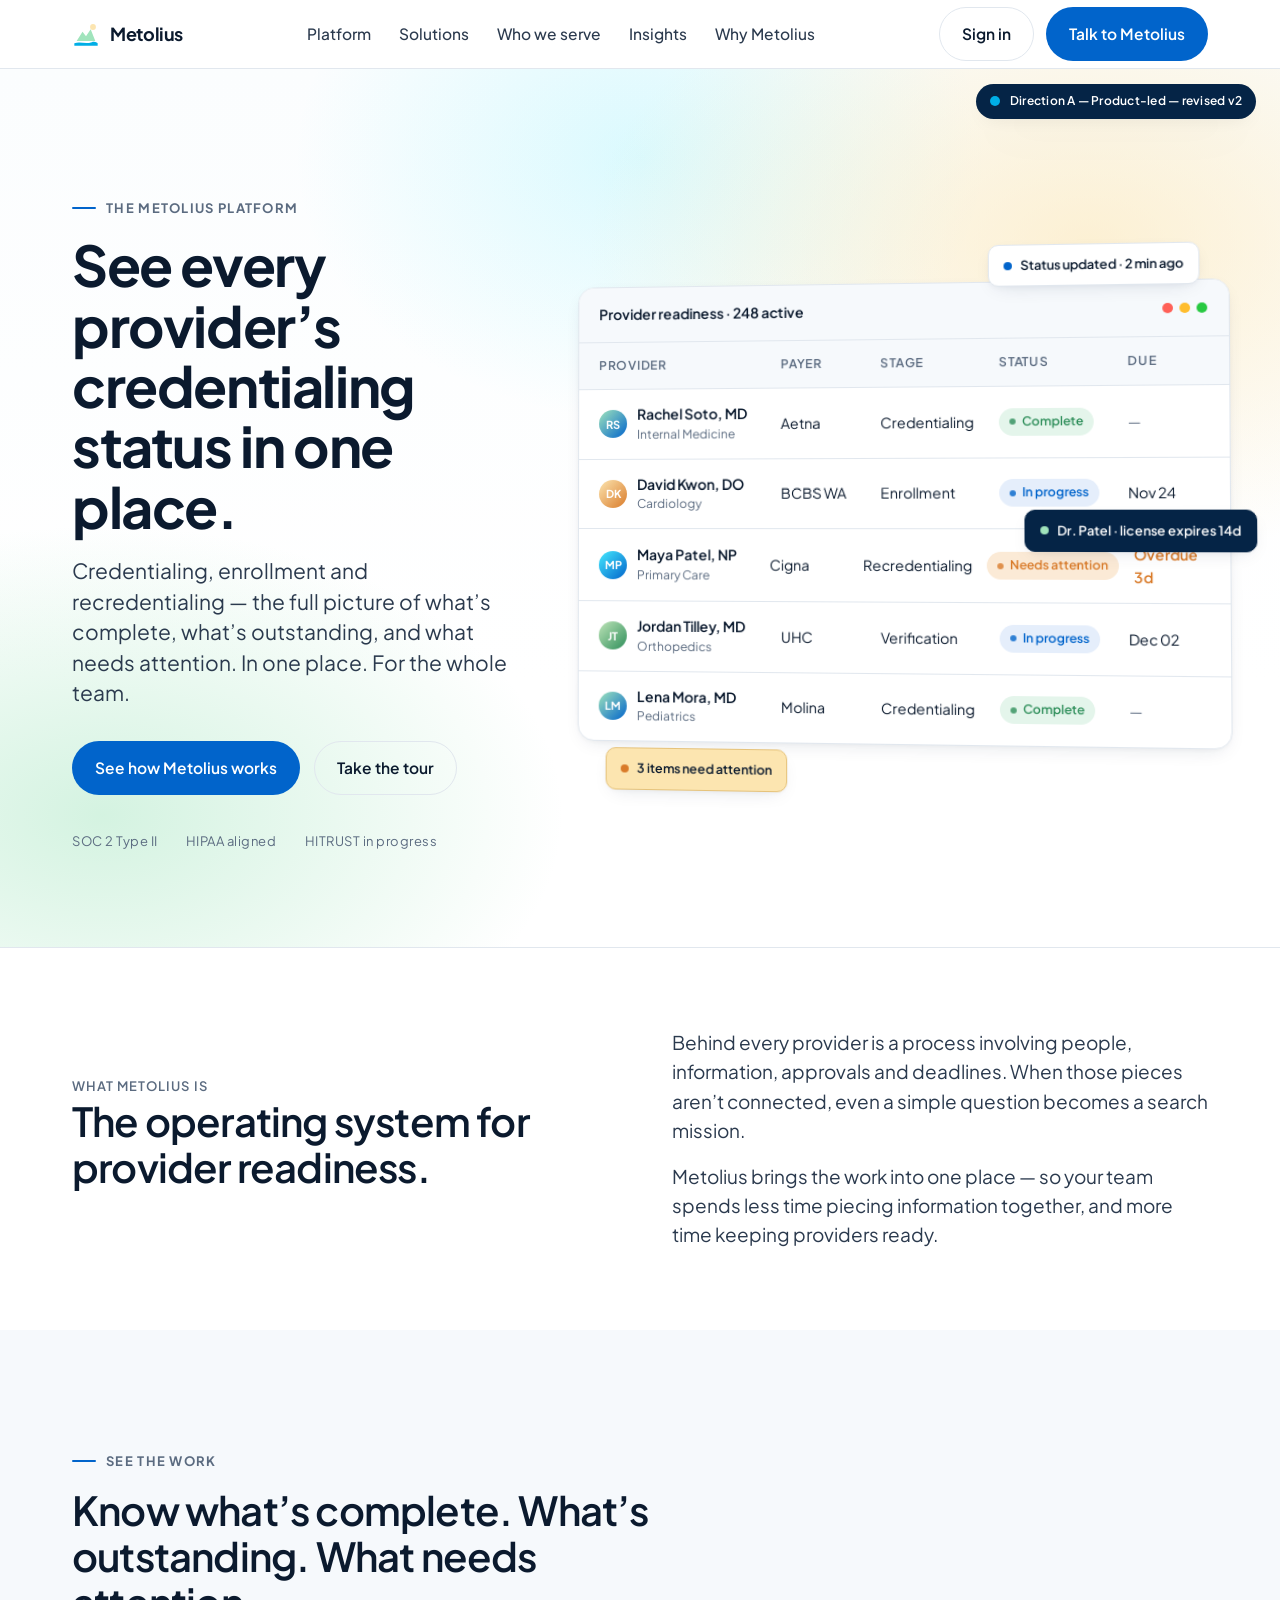
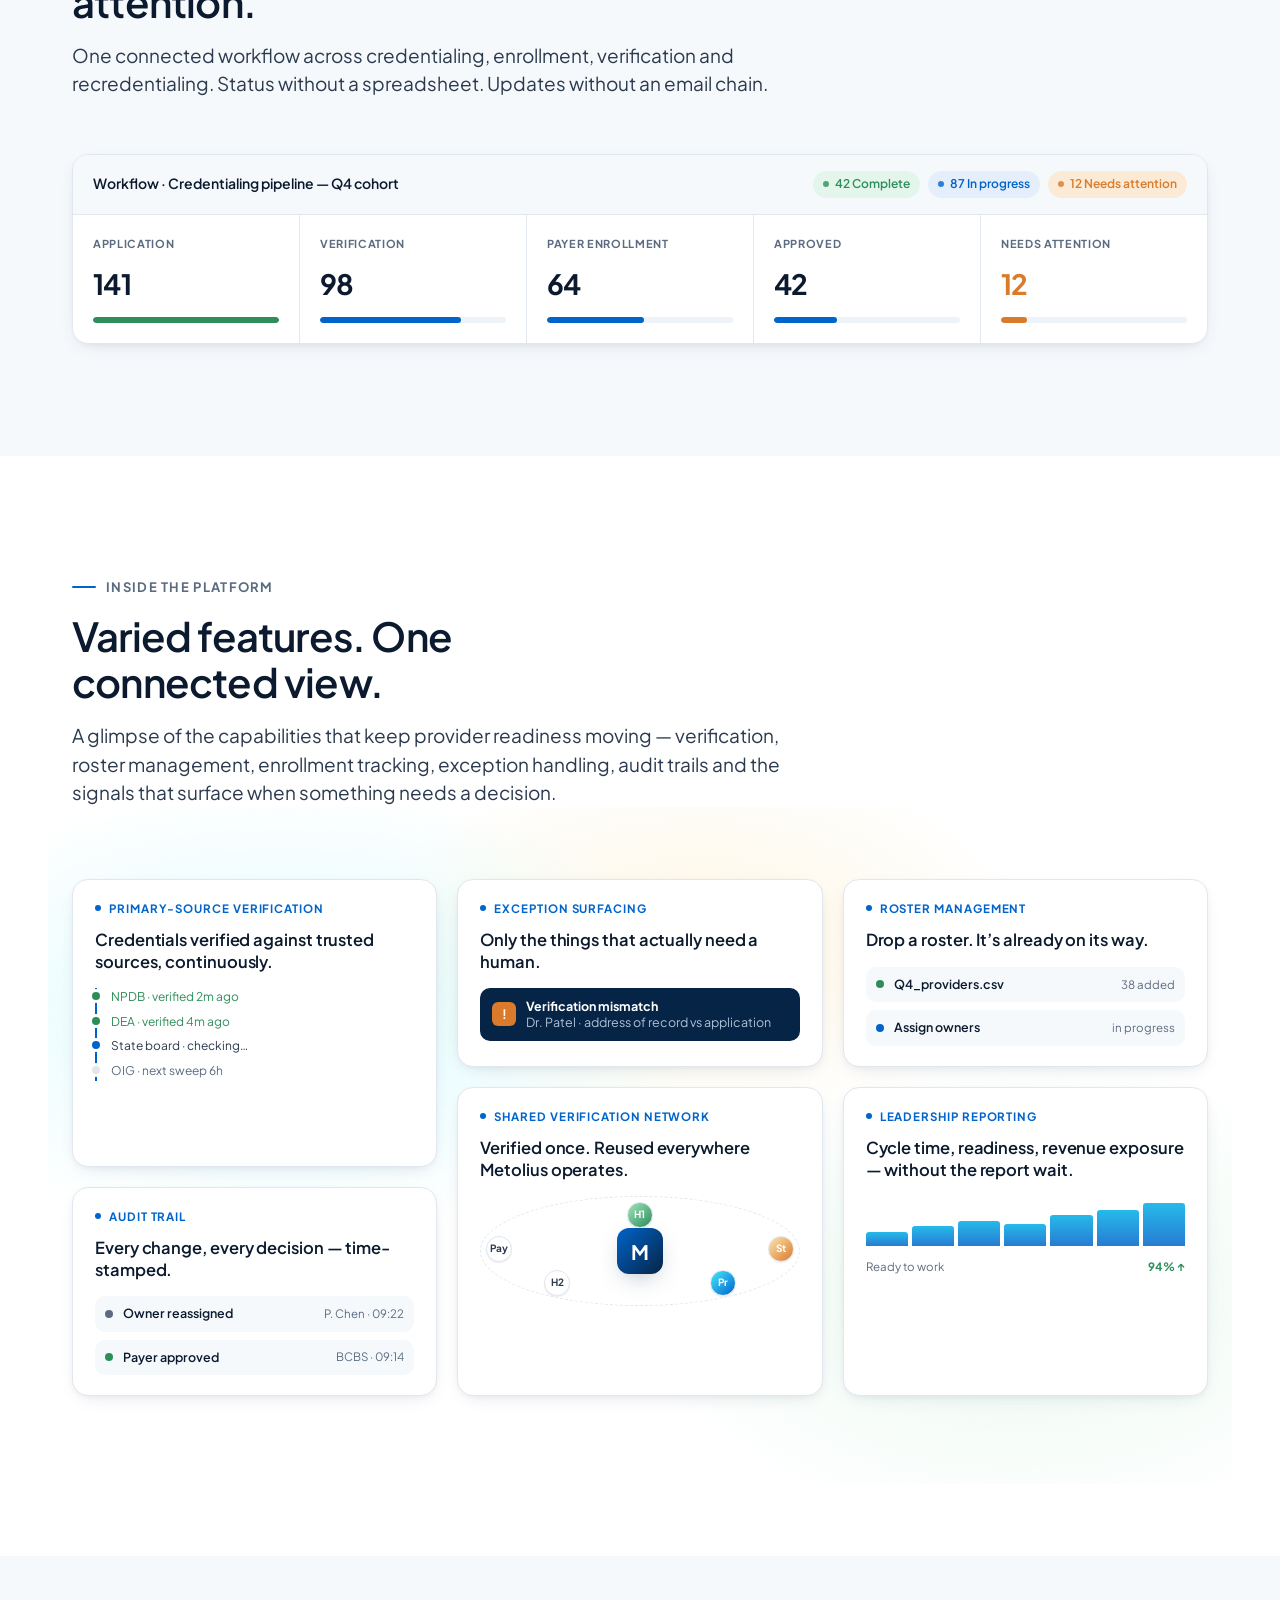
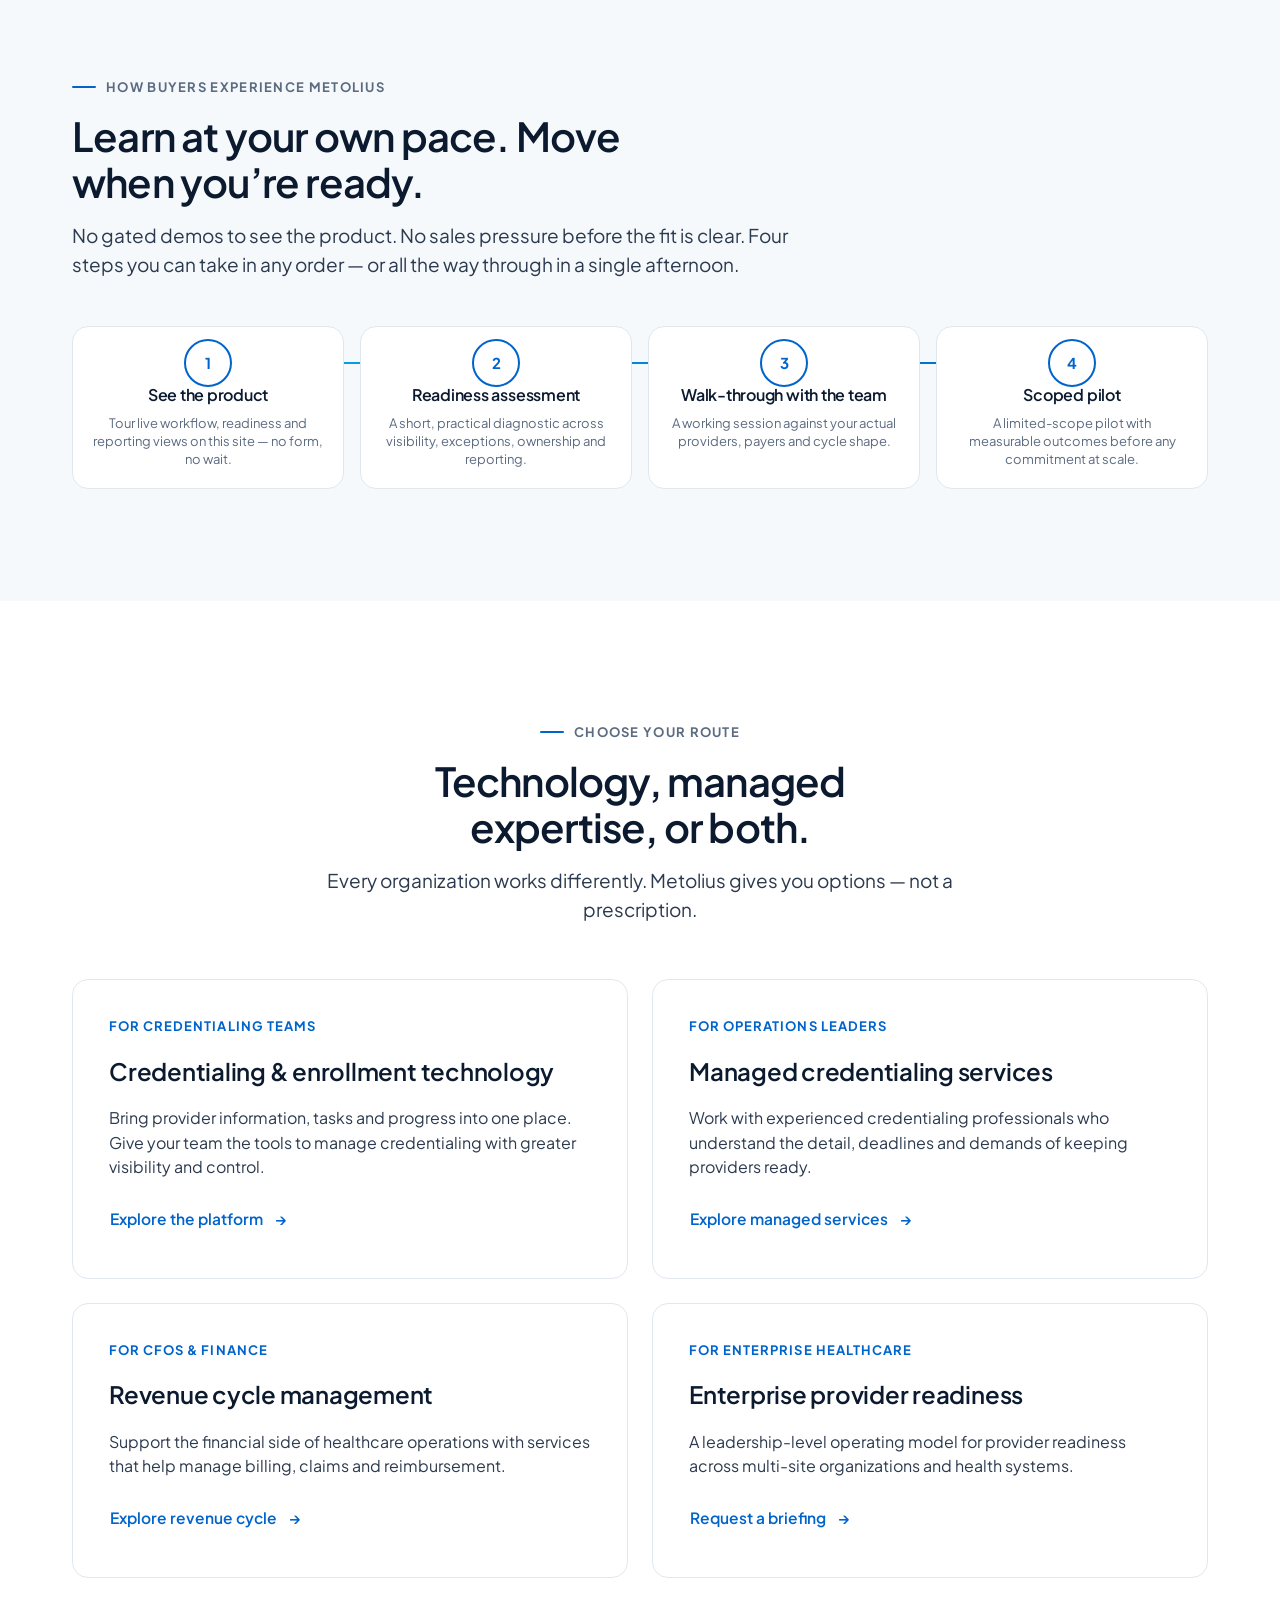
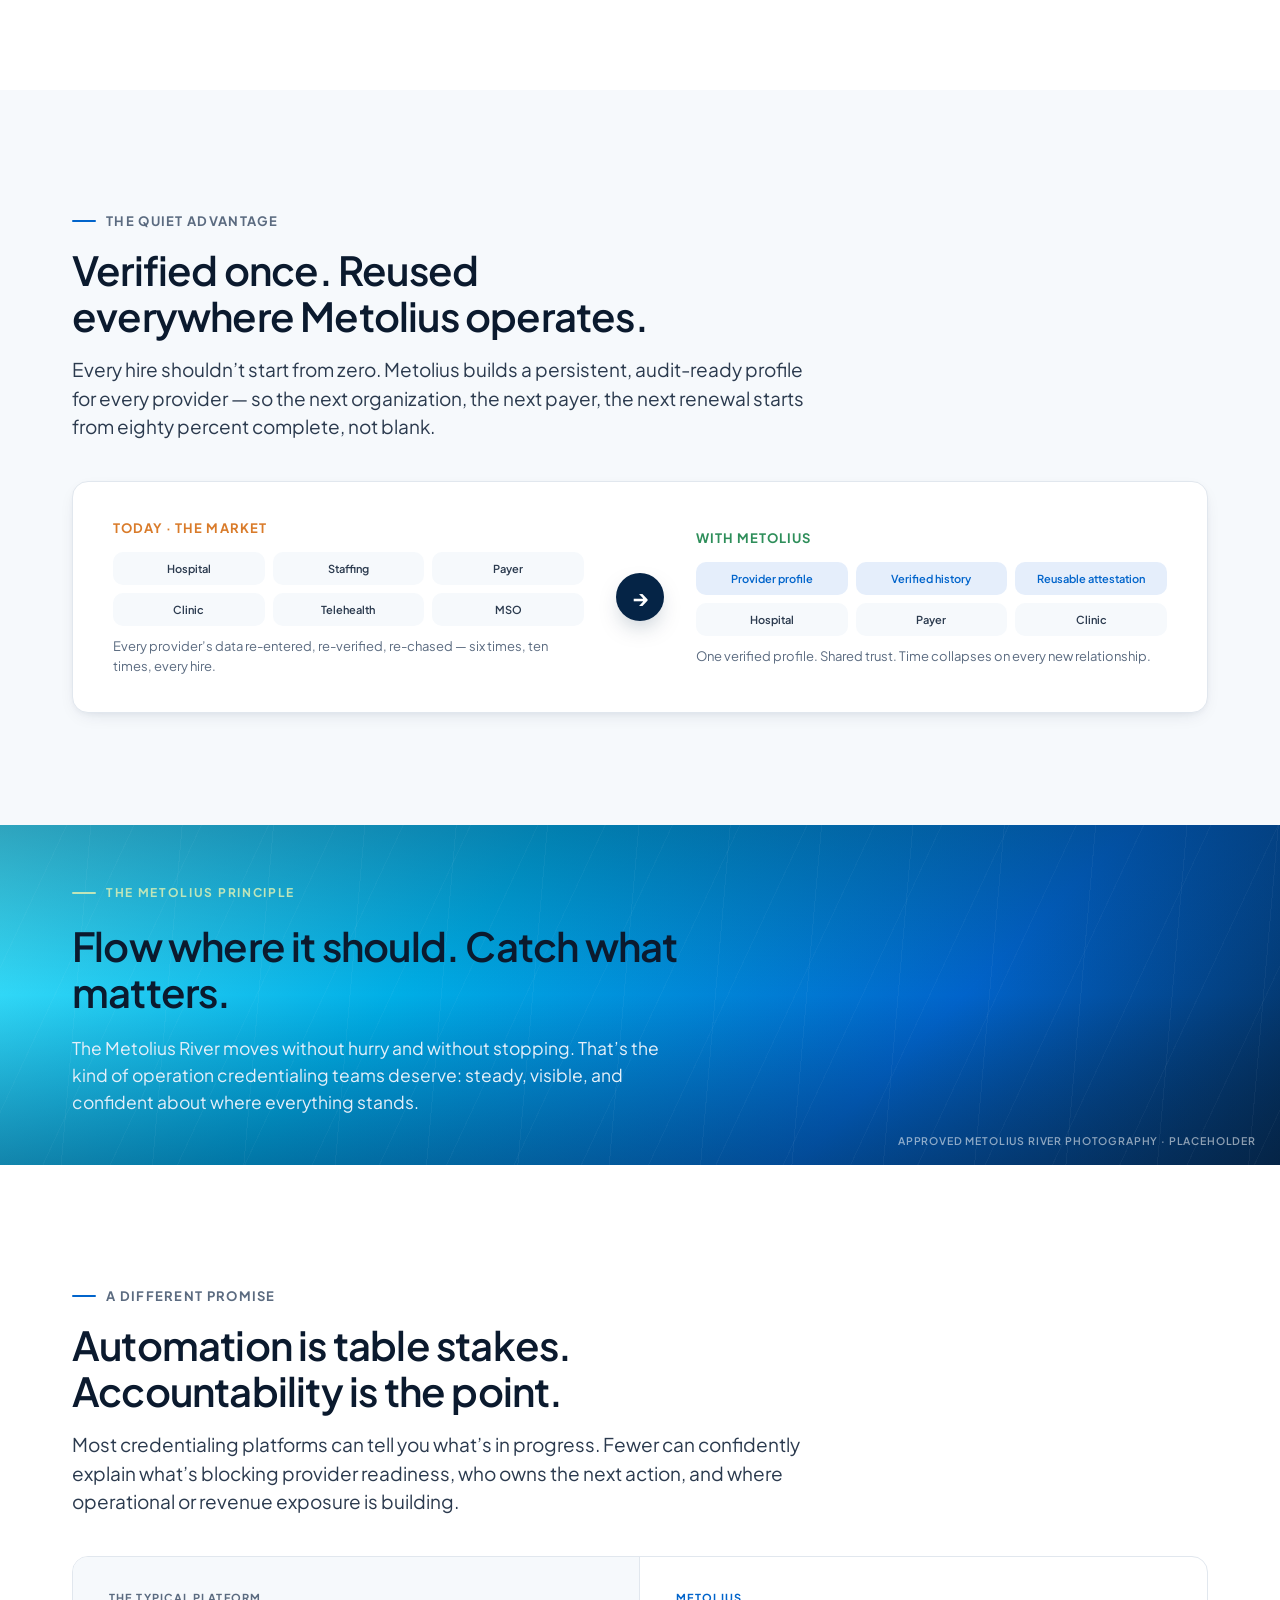
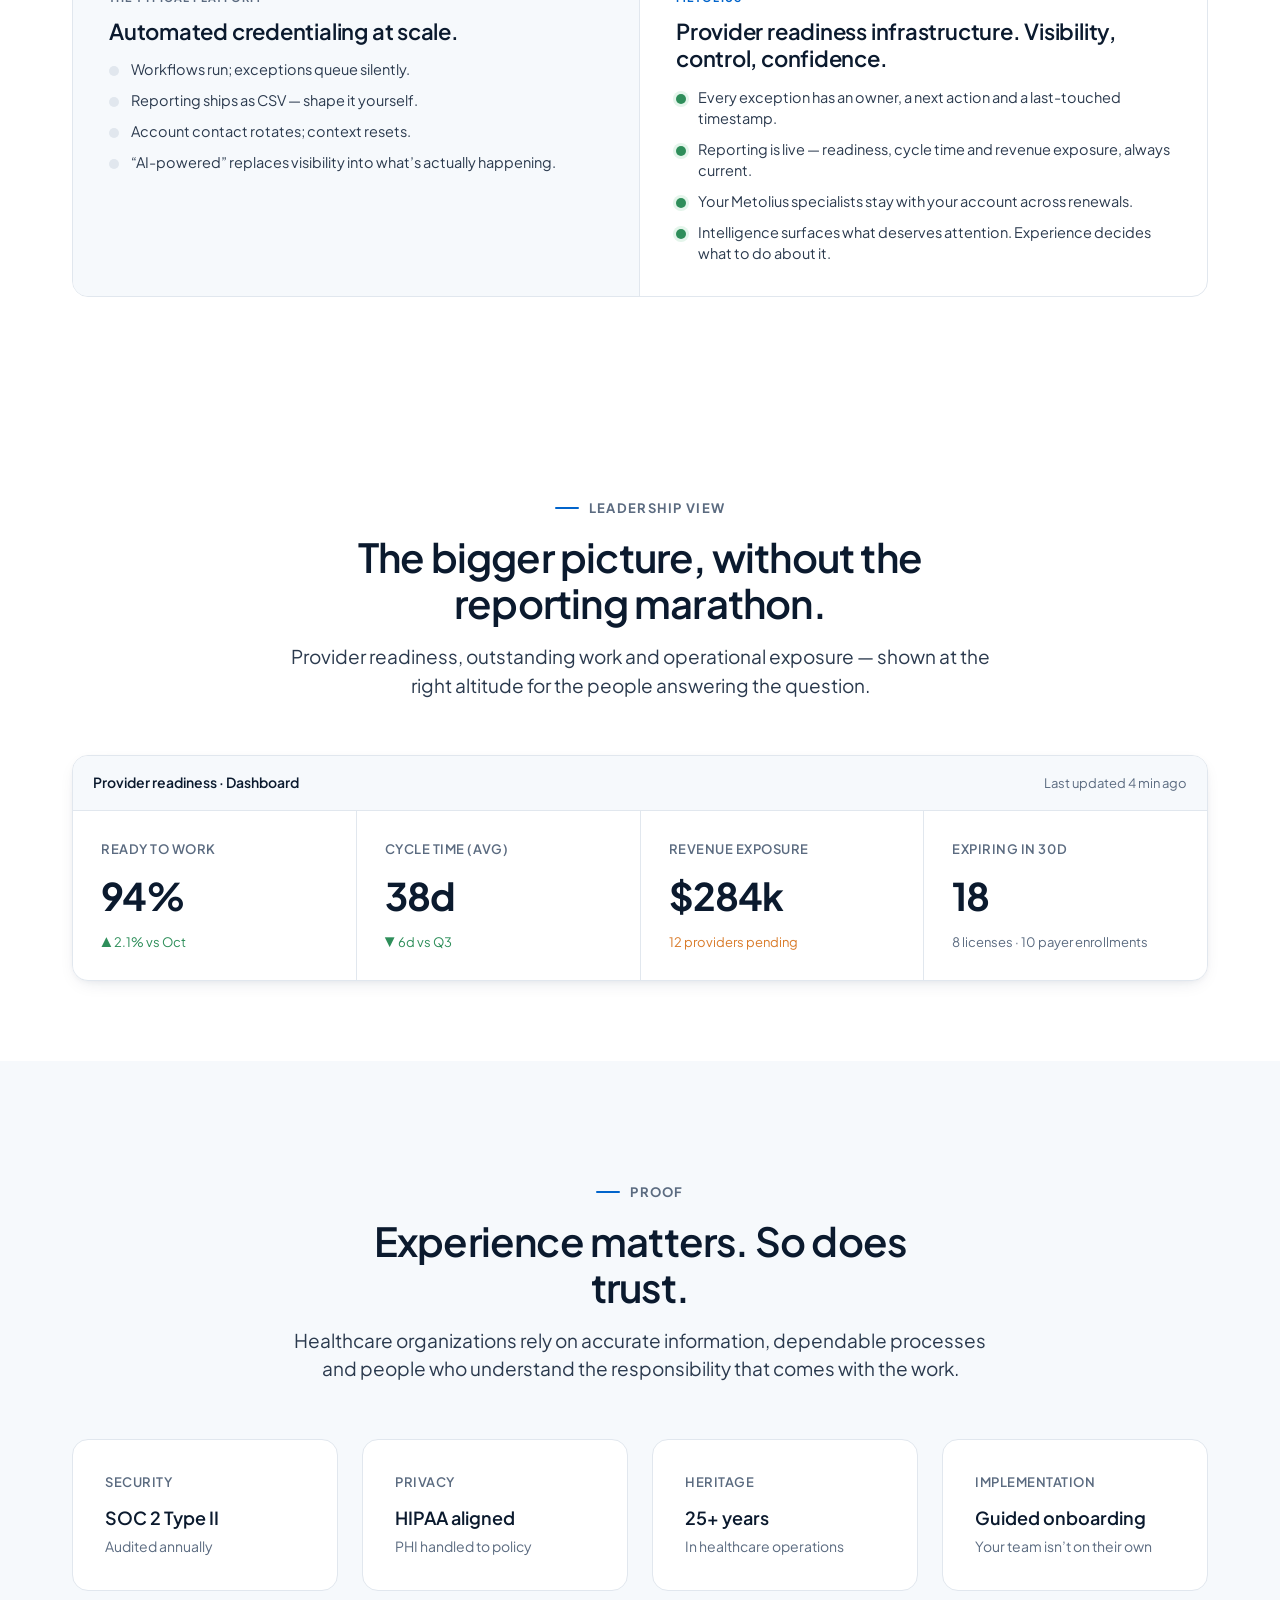
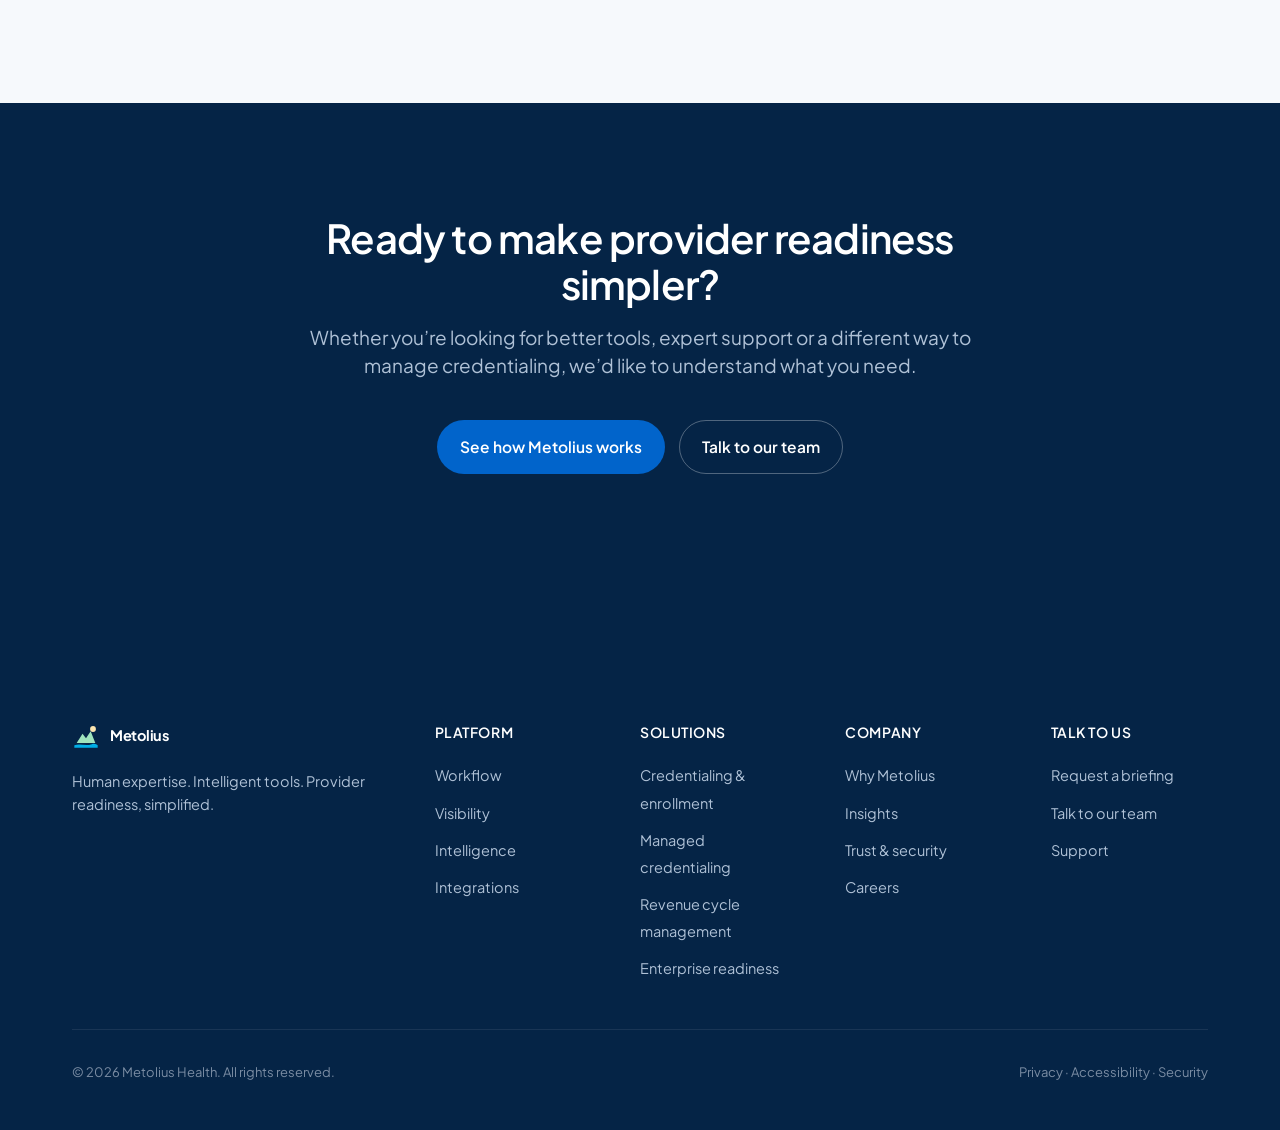
==== commit d5ed9358: "A v2: gradient hero, feature pop-outs (reachboost pattern), MOAT, river band, journey, vs-split Nico" ====
--- a/A-product/index.html
+++ b/A-product/index.html
@@ -3,18 +3,30 @@
 <head>
   <meta charset="utf-8">
   <meta name="viewport" content="width=device-width,initial-scale=1">
-  <title>Metolius — Direction A: Product voice</title>
+  <title>Metolius — Direction A (v2): Product-led, revised</title>
   <link rel="preconnect" href="https://fonts.googleapis.com">
   <link rel="preconnect" href="https://fonts.gstatic.com" crossorigin>
   <link href="https://fonts.googleapis.com/css2?family=Plus+Jakarta+Sans:wght@400;500;600;700;800&display=swap" rel="stylesheet">
   <link rel="stylesheet" href="../shared/tokens.css">
   <link rel="stylesheet" href="../shared/base.css">
   <style>
-    /* Direction A specifics — product-led hero uses the product UI as the primary visual. */
+    /* Direction A v2 specifics —
+     * Nicola 11/19 asks folded in:
+     *  - keep product focus (hero still product-led)
+     *  - bring B's gradient feel (warm-sun + mint + river-blue, approved palette)
+     *  - more platform feature pop-outs in varied elements (reachboost pattern)
+     *  - Metolius River brand moment
+     *  - buyer/sales/demo journey consideration (GTM PDF)
+     *  - Medallion differentiation (competitor landscape PDF)
+     */
     .hero-A {
       position: relative;
       overflow: hidden;
-      background: linear-gradient(180deg, #F6F9FC 0%, #FFFFFF 70%);
+      background:
+        radial-gradient(ellipse 65% 60% at 85% 20%, rgba(252, 229, 176, 0.55) 0%, rgba(252, 229, 176, 0) 60%),
+        radial-gradient(ellipse 60% 55% at 8% 85%, rgba(160, 228, 188, 0.45) 0%, rgba(160, 228, 188, 0) 60%),
+        radial-gradient(ellipse 45% 50% at 50% 10%, rgba(69, 233, 254, 0.18) 0%, rgba(69, 233, 254, 0) 60%),
+        linear-gradient(180deg, #FBFDFE 0%, #FFFFFF 70%);
       border-bottom: 1px solid var(--line);
     }
     .hero-A .container { position: relative; }
@@ -41,19 +53,28 @@
       font-weight: 600;
       color: var(--ink);
       display: flex; align-items: center; gap: 8px;
+      z-index: 3;
     }
     .hero-A__ui-callout::before {
       content: ''; width: 8px; height: 8px; border-radius: 50%; background: var(--accent);
     }
-    .hero-A__ui-callout--1 { top: -20px; right: 32px; }
-    .hero-A__ui-callout--2 { bottom: -22px; left: 32px; background: var(--warm-sun); border-color: #E5C27A; }
+    .hero-A__ui-callout--1 { top: -28px; right: 28px; }
+    .hero-A__ui-callout--2 {
+      bottom: -28px; left: 28px;
+      background: var(--warm-sun); border-color: #E5C27A;
+    }
     .hero-A__ui-callout--2::before { background: var(--status-attention); }
+    .hero-A__ui-callout--3 {
+      top: 48%; right: -24px;
+      background: var(--navy); color: #FFF; border-color: var(--navy);
+    }
+    .hero-A__ui-callout--3::before { background: var(--mint); }
   </style>
 </head>
-<body data-direction="A" data-direction-name="Product-led — see the work first">
+<body data-direction="A" data-direction-name="Product-led — revised v2">
 <div id="nav-mount"></div>
 
-<!-- ============ HERO (Product voice) ============ -->
+<!-- ============ HERO (Product voice, revised) ============ -->
 <section class="hero-A section--hero">
   <div class="container">
     <div class="hero-A__grid">
@@ -65,7 +86,7 @@
         </p>
         <div class="btn-row">
           <a class="btn btn--primary" href="#platform">See how Metolius works</a>
-          <a class="btn btn--ghost" href="#cta">Explore the platform</a>
+          <a class="btn btn--ghost" href="#journey">Take the tour</a>
         </div>
         <div style="margin-top:36px; display:flex; gap:28px; color:var(--ink-3); font-size:13px; letter-spacing:0.04em;">
           <span>SOC 2 Type II</span>
@@ -87,7 +108,7 @@
             <div>Aetna</div>
             <div>Credentialing</div>
             <div><span class="pill pill--complete">Complete</span></div>
-            <div style="color:var(--ink-3);">—</div>
+            <div style="color:var(--ink-3);">&mdash;</div>
           </div>
           <div class="ui-row">
             <div class="ui-provider"><span class="ui-avatar ui-avatar--b">DK</span><div><div style="font-weight:600;">David Kwon, DO</div><div style="color:var(--ink-3); font-size:12px;">Cardiology</div></div></div>
@@ -115,11 +136,12 @@
             <div>Molina</div>
             <div>Credentialing</div>
             <div><span class="pill pill--complete">Complete</span></div>
-            <div style="color:var(--ink-3);">—</div>
-          </div>
-        </div>
-        <div class="hero-A__ui-callout hero-A__ui-callout--1">Status updated · 2 min ago</div>
+            <div style="color:var(--ink-3);">&mdash;</div>
+          </div>
+        </div>
+        <div class="hero-A__ui-callout hero-A__ui-callout--1">Status updated &middot; 2 min ago</div>
         <div class="hero-A__ui-callout hero-A__ui-callout--2">3 items need attention</div>
+        <div class="hero-A__ui-callout hero-A__ui-callout--3">Dr. Patel &middot; license expires 14d</div>
       </div>
     </div>
   </div>
@@ -140,15 +162,15 @@
           a simple question becomes a search mission.
         </p>
         <p style="font-size:19px; line-height:1.55; color:var(--ink-2); max-width:54ch; margin:16px 0 0;">
-          Metolius brings the work into one place — so your team spends less time
-          piecing information together, and more time making decisions.
+          Metolius brings the work into one place &mdash; so your team spends less time
+          piecing information together, and more time keeping providers ready.
         </p>
       </div>
     </div>
   </div>
 </section>
 
-<!-- ============ SECTION 3 — Workflow / see the work ============ -->
+<!-- ============ SECTION 3 — See the work (workflow card) ============ -->
 <section id="platform" class="section section--soft">
   <div class="container">
     <div class="section-intro" style="max-width:720px; margin-bottom:56px;">
@@ -163,7 +185,7 @@
 
     <div class="ui-card" style="max-width:none;">
       <div class="ui-card__header">
-        <div class="ui-card__title">Workflow · Credentialing pipeline — Q4 cohort</div>
+        <div class="ui-card__title">Workflow &middot; Credentialing pipeline &mdash; Q4 cohort</div>
         <div style="display:flex; gap:8px;">
           <span class="pill pill--complete">42 Complete</span>
           <span class="pill pill--progress">87 In progress</span>
@@ -198,39 +220,172 @@
         </div>
       </div>
     </div>
-
-    <div class="feature-grid feature-grid--4" style="margin-top:48px;">
-      <div class="feature feature--filled">
-        <div class="feature__icon"><svg viewBox="0 0 24 24" fill="none" stroke="currentColor" stroke-width="2"><circle cx="12" cy="12" r="9"/><path d="M8 12l3 3 5-6"/></svg></div>
-        <h3 class="card-h">See what matters</h3>
-        <p>Know what&rsquo;s complete and what still needs attention.</p>
-      </div>
-      <div class="feature feature--filled">
-        <div class="feature__icon"><svg viewBox="0 0 24 24" fill="none" stroke="currentColor" stroke-width="2"><path d="M4 7h16M4 12h16M4 17h10"/></svg></div>
-        <h3 class="card-h">Keep work moving</h3>
-        <p>Tasks, deadlines and follow-ups in one place.</p>
-      </div>
-      <div class="feature feature--filled">
-        <div class="feature__icon"><svg viewBox="0 0 24 24" fill="none" stroke="currentColor" stroke-width="2"><circle cx="9" cy="8" r="3"/><circle cx="17" cy="11" r="2.5"/><path d="M3 20c0-3 3-5 6-5s6 2 6 5M14 20c0-2 2-3 4-3s4 1 4 3"/></svg></div>
-        <h3 class="card-h">Stay connected</h3>
-        <p>A shared view of provider progress across the team.</p>
-      </div>
-      <div class="feature feature--filled">
-        <div class="feature__icon"><svg viewBox="0 0 24 24" fill="none" stroke="currentColor" stroke-width="2"><path d="M4 18V6M10 18v-7M16 18V9M22 18v-4"/></svg></div>
-        <h3 class="card-h">Decide with context</h3>
-        <p>Understand the work without chasing updates.</p>
-      </div>
-    </div>
-  </div>
-</section>
-
-<!-- ============ SECTION 4 — Audience routing ============ -->
+  </div>
+</section>
+
+<!-- ============ SECTION 3.5 — Feature pop-out field (NEW, reachboost-inspired) ============ -->
+<section class="section">
+  <div class="container">
+    <div class="section-intro" style="max-width:760px; margin-bottom:12px;">
+      <span class="kicker">Inside the platform</span>
+      <h2 class="section-h">Varied features. One connected view.</h2>
+      <p class="section-sub">
+        A glimpse of the capabilities that keep provider readiness moving &mdash;
+        verification, roster management, enrollment tracking, exception handling,
+        audit trails and the signals that surface when something needs a decision.
+      </p>
+    </div>
+
+    <div class="popout-field">
+      <!-- 1. Verification radar -->
+      <div class="popout" style="grid-column: 1 / span 4; grid-row: 1 / span 2;">
+        <span class="popout__label">Primary-source verification</span>
+        <h3 class="popout__title">Credentials verified against trusted sources, continuously.</h3>
+        <div class="popout__ui">
+          <div class="popout-timeline">
+            <div class="popout-timeline__step popout-timeline__step--done">NPDB &middot; verified 2m ago</div>
+            <div class="popout-timeline__step popout-timeline__step--done">DEA &middot; verified 4m ago</div>
+            <div class="popout-timeline__step">State board &middot; checking&hellip;</div>
+            <div class="popout-timeline__step popout-timeline__step--muted">OIG &middot; next sweep 6h</div>
+          </div>
+        </div>
+      </div>
+
+      <!-- 2. Live exception notification -->
+      <div class="popout" style="grid-column: 5 / span 4; grid-row: 1 / span 1;">
+        <span class="popout__label">Exception surfacing</span>
+        <h3 class="popout__title">Only the things that actually need a human.</h3>
+        <div class="popout__ui">
+          <div class="popout-notif">
+            <div class="popout-notif__icon">!</div>
+            <div class="popout-notif__text">
+              <strong>Verification mismatch</strong>
+              <span>Dr. Patel &middot; address of record vs application</span>
+            </div>
+          </div>
+        </div>
+      </div>
+
+      <!-- 3. Roster upload -->
+      <div class="popout" style="grid-column: 9 / span 4; grid-row: 1 / span 1;">
+        <span class="popout__label">Roster management</span>
+        <h3 class="popout__title">Drop a roster. It&rsquo;s already on its way.</h3>
+        <div class="popout__ui">
+          <div class="popout-mini-row">
+            <span class="popout-mini-row__dot" style="background: var(--status-complete);"></span>
+            <span class="popout-mini-row__name">Q4_providers.csv</span>
+            <span class="popout-mini-row__meta">38 added</span>
+          </div>
+          <div class="popout-mini-row">
+            <span class="popout-mini-row__dot" style="background: var(--status-progress);"></span>
+            <span class="popout-mini-row__name">Assign owners</span>
+            <span class="popout-mini-row__meta">in progress</span>
+          </div>
+        </div>
+      </div>
+
+      <!-- 4. Shared trust / network -->
+      <div class="popout" style="grid-column: 5 / span 4; grid-row: 2 / span 2;">
+        <span class="popout__label">Shared verification network</span>
+        <h3 class="popout__title">Verified once. Reused everywhere Metolius operates.</h3>
+        <div class="popout__ui">
+          <div class="popout-ring">
+            <div class="popout-ring__orbit"></div>
+            <div class="popout-ring__core">M</div>
+            <div class="popout-ring__node popout-ring__node--1">H1</div>
+            <div class="popout-ring__node popout-ring__node--2">St</div>
+            <div class="popout-ring__node popout-ring__node--3">Pr</div>
+            <div class="popout-ring__node popout-ring__node--4">H2</div>
+            <div class="popout-ring__node popout-ring__node--5">Pay</div>
+          </div>
+        </div>
+      </div>
+
+      <!-- 5. Analytics snapshot -->
+      <div class="popout" style="grid-column: 9 / span 4; grid-row: 2 / span 2;">
+        <span class="popout__label">Leadership reporting</span>
+        <h3 class="popout__title">Cycle time, readiness, revenue exposure &mdash; without the report wait.</h3>
+        <div class="popout__ui">
+          <div class="popout-spark">
+            <div class="popout-spark__bar" style="height: 30%;"></div>
+            <div class="popout-spark__bar" style="height: 45%;"></div>
+            <div class="popout-spark__bar" style="height: 55%;"></div>
+            <div class="popout-spark__bar" style="height: 48%;"></div>
+            <div class="popout-spark__bar" style="height: 68%;"></div>
+            <div class="popout-spark__bar" style="height: 78%;"></div>
+            <div class="popout-spark__bar" style="height: 95%;"></div>
+          </div>
+          <div style="display:flex; justify-content:space-between; font-size:11.5px; color:var(--ink-3);">
+            <span>Ready to work</span>
+            <span style="color:var(--status-complete); font-weight:700;">94% &uarr;</span>
+          </div>
+        </div>
+      </div>
+
+      <!-- 6. Audit trail -->
+      <div class="popout" style="grid-column: 1 / span 4; grid-row: 3 / span 1;">
+        <span class="popout__label">Audit trail</span>
+        <h3 class="popout__title">Every change, every decision &mdash; time-stamped.</h3>
+        <div class="popout__ui">
+          <div class="popout-mini-row">
+            <span class="popout-mini-row__dot" style="background: var(--ink-3);"></span>
+            <span class="popout-mini-row__name">Owner reassigned</span>
+            <span class="popout-mini-row__meta">P. Chen &middot; 09:22</span>
+          </div>
+          <div class="popout-mini-row">
+            <span class="popout-mini-row__dot" style="background: var(--status-complete);"></span>
+            <span class="popout-mini-row__name">Payer approved</span>
+            <span class="popout-mini-row__meta">BCBS &middot; 09:14</span>
+          </div>
+        </div>
+      </div>
+    </div>
+  </div>
+</section>
+
+<!-- ============ SECTION 4 — Buyer / sales / demo journey (NEW, from GTM PDF) ============ -->
+<section id="journey" class="section section--soft">
+  <div class="container">
+    <div class="section-intro" style="max-width:720px; margin-bottom:48px;">
+      <span class="kicker">How buyers experience Metolius</span>
+      <h2 class="section-h">Learn at your own pace. Move when you&rsquo;re ready.</h2>
+      <p class="section-sub">
+        No gated demos to see the product. No sales pressure before the fit is clear.
+        Four steps you can take in any order &mdash; or all the way through in a single afternoon.
+      </p>
+    </div>
+    <div class="journey">
+      <div class="journey__step">
+        <div class="journey__num">1</div>
+        <h4>See the product</h4>
+        <p>Tour live workflow, readiness and reporting views on this site &mdash; no form, no wait.</p>
+      </div>
+      <div class="journey__step">
+        <div class="journey__num">2</div>
+        <h4>Readiness assessment</h4>
+        <p>A short, practical diagnostic across visibility, exceptions, ownership and reporting.</p>
+      </div>
+      <div class="journey__step">
+        <div class="journey__num">3</div>
+        <h4>Walk-through with the team</h4>
+        <p>A working session against your actual providers, payers and cycle shape.</p>
+      </div>
+      <div class="journey__step">
+        <div class="journey__num">4</div>
+        <h4>Scoped pilot</h4>
+        <p>A limited-scope pilot with measurable outcomes before any commitment at scale.</p>
+      </div>
+    </div>
+  </div>
+</section>
+
+<!-- ============ SECTION 5 — Audience routing (keep, trimmed) ============ -->
 <section id="solutions" class="section">
   <div class="container">
     <div class="section-intro section-intro--center">
       <span class="kicker">Choose your route</span>
       <h2 class="section-h">Technology, managed expertise, or both.</h2>
-      <p class="section-sub">Every organization works differently. Metolius gives you options — not a prescription.</p>
+      <p class="section-sub">Every organization works differently. Metolius gives you options &mdash; not a prescription.</p>
     </div>
     <div class="route-grid">
       <a class="route" href="#">
@@ -261,96 +416,113 @@
   </div>
 </section>
 
-<!-- ============ SECTION 5 — People + technology ============ -->
-<section id="who" class="section section--soft">
-  <div class="container">
-    <div class="grid-7-5">
-      <div>
-        <span class="kicker">People and technology</span>
-        <h2 class="section-h">Technology surfaces what matters. Experience decides what happens next.</h2>
-        <p class="section-sub">
-          Credentialing is detailed work. It takes knowledge, good judgment and an
-          understanding of how healthcare organizations operate. Metolius combines
-          technology with the experience of people who know this work — whether
-          you&rsquo;re using our platform or working directly with our team.
-        </p>
-        <a class="btn btn--link" href="#">Get to know Metolius</a>
-      </div>
-      <div>
-        <div class="photo photo--people"></div>
-      </div>
-    </div>
-  </div>
-</section>
-
-<!-- ============ SECTION 6 — Intelligence (perspective) ============ -->
-<section class="section section--dark">
-  <div class="container">
-    <div class="grid-5-7">
-      <div>
-        <span class="kicker" style="color:#7FA8D8;">Intelligence that behaves</span>
-        <h2 class="section-h">AI can identify an exception. Experience still decides what to do about it.</h2>
-        <p class="section-sub">
-          Metolius surfaces outstanding actions, approaching deadlines and areas
-          that need a closer look. The system notices. Your team decides.
-        </p>
-      </div>
-      <div>
-        <div class="ui-card" style="background:#0A2F58; border-color:#153E6B;">
-          <div class="ui-card__header" style="background:#0A2F58; border-color:#153E6B;">
-            <div class="ui-card__title" style="color:#FFF;">Needs attention · Prioritized</div>
-            <div class="ui-dots"><span></span><span></span><span></span></div>
-          </div>
-          <div style="padding: 0 20px;">
-            <div style="padding:18px 0; border-bottom: 1px solid #153E6B; display:flex; justify-content:space-between; align-items:center;">
-              <div>
-                <div style="color:#FFF; font-weight:600;">Payer response overdue</div>
-                <div style="color:#AFC1D6; font-size:13px; margin-top:4px;">BCBS WA · 3 providers · last contact 11 days ago</div>
-              </div>
-              <span class="pill pill--attention">High</span>
-            </div>
-            <div style="padding:18px 0; border-bottom: 1px solid #153E6B; display:flex; justify-content:space-between; align-items:center;">
-              <div>
-                <div style="color:#FFF; font-weight:600;">License expiring in 14 days</div>
-                <div style="color:#AFC1D6; font-size:13px; margin-top:4px;">Dr. Patel · renewal not yet submitted</div>
-              </div>
-              <span class="pill pill--attention">High</span>
-            </div>
-            <div style="padding:18px 0; border-bottom: 1px solid #153E6B; display:flex; justify-content:space-between; align-items:center;">
-              <div>
-                <div style="color:#FFF; font-weight:600;">Verification mismatch</div>
-                <div style="color:#AFC1D6; font-size:13px; margin-top:4px;">Primary source data doesn&rsquo;t match application</div>
-              </div>
-              <span class="pill pill--progress">Review</span>
-            </div>
-            <div style="padding:18px 0; display:flex; justify-content:space-between; align-items:center;">
-              <div>
-                <div style="color:#FFF; font-weight:600;">New provider roster upload</div>
-                <div style="color:#AFC1D6; font-size:13px; margin-top:4px;">12 providers added · assign owners</div>
-              </div>
-              <span class="pill pill--progress">Review</span>
-            </div>
-          </div>
-        </div>
-      </div>
-    </div>
-  </div>
-</section>
-
-<!-- ============ SECTION 7 — Leadership view ============ -->
+<!-- ============ SECTION 6 — MOAT / network effect (NEW, from MOAT PDF) ============ -->
+<section class="section section--soft">
+  <div class="container">
+    <div class="section-intro" style="max-width:760px; margin-bottom:40px;">
+      <span class="kicker">The quiet advantage</span>
+      <h2 class="section-h">Verified once. Reused everywhere Metolius operates.</h2>
+      <p class="section-sub">
+        Every hire shouldn&rsquo;t start from zero. Metolius builds a persistent,
+        audit-ready profile for every provider &mdash; so the next organization, the next
+        payer, the next renewal starts from eighty percent complete, not blank.
+      </p>
+    </div>
+    <div class="moat">
+      <div class="moat__col moat__col--before">
+        <h4>Today &middot; the market</h4>
+        <div class="moat__nodes">
+          <div class="moat__node">Hospital</div>
+          <div class="moat__node">Staffing</div>
+          <div class="moat__node">Payer</div>
+          <div class="moat__node">Clinic</div>
+          <div class="moat__node">Telehealth</div>
+          <div class="moat__node">MSO</div>
+        </div>
+        <p class="moat__caption">Every provider&rsquo;s data re-entered, re-verified, re-chased &mdash; six times, ten times, every hire.</p>
+      </div>
+      <div class="moat__arrow">&rarr;</div>
+      <div class="moat__col moat__col--after">
+        <h4>With Metolius</h4>
+        <div class="moat__nodes">
+          <div class="moat__node moat__node--data">Provider profile</div>
+          <div class="moat__node moat__node--data">Verified history</div>
+          <div class="moat__node moat__node--data">Reusable attestation</div>
+          <div class="moat__node">Hospital</div>
+          <div class="moat__node">Payer</div>
+          <div class="moat__node">Clinic</div>
+        </div>
+        <p class="moat__caption">One verified profile. Shared trust. Time collapses on every new relationship.</p>
+      </div>
+    </div>
+  </div>
+</section>
+
+<!-- ============ SECTION 7 — Metolius River brand moment (NEW) ============ -->
+<section class="river-band">
+  <div class="river-band__inner">
+    <span class="river-band__eyebrow">The Metolius principle</span>
+    <h2 class="river-band__h">Flow where it should. Catch what matters.</h2>
+    <p class="river-band__sub">
+      The Metolius River moves without hurry and without stopping. That&rsquo;s the
+      kind of operation credentialing teams deserve: steady, visible, and
+      confident about where everything stands.
+    </p>
+  </div>
+  <span class="river-band__placeholder-tag">Approved Metolius River photography &middot; placeholder</span>
+</section>
+
+<!-- ============ SECTION 8 — Differentiation (NEW, from Competitor PDF) ============ -->
 <section class="section">
+  <div class="container">
+    <div class="section-intro" style="max-width:760px; margin-bottom:40px;">
+      <span class="kicker">A different promise</span>
+      <h2 class="section-h">Automation is table stakes. Accountability is the point.</h2>
+      <p class="section-sub">
+        Most credentialing platforms can tell you what&rsquo;s in progress. Fewer can
+        confidently explain what&rsquo;s blocking provider readiness, who owns the next
+        action, and where operational or revenue exposure is building.
+      </p>
+    </div>
+    <div class="vs-split">
+      <div class="vs-split__col vs-split__col--them">
+        <div class="vs-split__eyebrow">The typical platform</div>
+        <h3 class="vs-split__h">Automated credentialing at scale.</h3>
+        <ul class="vs-split__list">
+          <li>Workflows run; exceptions queue silently.</li>
+          <li>Reporting ships as CSV &mdash; shape it yourself.</li>
+          <li>Account contact rotates; context resets.</li>
+          <li>&ldquo;AI-powered&rdquo; replaces visibility into what&rsquo;s actually happening.</li>
+        </ul>
+      </div>
+      <div class="vs-split__col vs-split__col--us">
+        <div class="vs-split__eyebrow">Metolius</div>
+        <h3 class="vs-split__h">Provider readiness infrastructure. Visibility, control, confidence.</h3>
+        <ul class="vs-split__list">
+          <li>Every exception has an owner, a next action and a last-touched timestamp.</li>
+          <li>Reporting is live &mdash; readiness, cycle time and revenue exposure, always current.</li>
+          <li>Your Metolius specialists stay with your account across renewals.</li>
+          <li>Intelligence surfaces what deserves attention. Experience decides what to do about it.</li>
+        </ul>
+      </div>
+    </div>
+  </div>
+</section>
+
+<!-- ============ SECTION 9 — Leadership view ============ -->
+<section class="section section--tight">
   <div class="container">
     <div class="section-intro section-intro--center">
       <span class="kicker">Leadership view</span>
       <h2 class="section-h">The bigger picture, without the reporting marathon.</h2>
       <p class="section-sub">
-        Provider readiness, outstanding work and operational exposure — shown
+        Provider readiness, outstanding work and operational exposure &mdash; shown
         at the right altitude for the people answering the question.
       </p>
     </div>
     <div class="ui-card">
       <div class="ui-card__header">
-        <div class="ui-card__title">Provider readiness · Dashboard</div>
+        <div class="ui-card__title">Provider readiness &middot; Dashboard</div>
         <div style="display:flex; gap:12px; font-size:13px; color:var(--ink-3);">
           <span>Last updated 4 min ago</span>
         </div>
@@ -359,12 +531,12 @@
         <div style="padding:28px; background:#FFF;">
           <div style="font-size:13px; color:var(--ink-3); font-weight:600; letter-spacing:0.04em; text-transform:uppercase; margin-bottom:8px;">Ready to work</div>
           <div style="font-size:38px; font-weight:700; letter-spacing:-0.02em;">94%</div>
-          <div style="font-size:13px; color:var(--status-complete); margin-top:6px;">▲ 2.1% vs Oct</div>
+          <div style="font-size:13px; color:var(--status-complete); margin-top:6px;">&#9650; 2.1% vs Oct</div>
         </div>
         <div style="padding:28px; background:#FFF;">
           <div style="font-size:13px; color:var(--ink-3); font-weight:600; letter-spacing:0.04em; text-transform:uppercase; margin-bottom:8px;">Cycle time (avg)</div>
           <div style="font-size:38px; font-weight:700; letter-spacing:-0.02em;">38d</div>
-          <div style="font-size:13px; color:var(--status-complete); margin-top:6px;">▼ 6d vs Q3</div>
+          <div style="font-size:13px; color:var(--status-complete); margin-top:6px;">&#9660; 6d vs Q3</div>
         </div>
         <div style="padding:28px; background:#FFF;">
           <div style="font-size:13px; color:var(--ink-3); font-weight:600; letter-spacing:0.04em; text-transform:uppercase; margin-bottom:8px;">Revenue exposure</div>
@@ -374,14 +546,14 @@
         <div style="padding:28px; background:#FFF;">
           <div style="font-size:13px; color:var(--ink-3); font-weight:600; letter-spacing:0.04em; text-transform:uppercase; margin-bottom:8px;">Expiring in 30d</div>
           <div style="font-size:38px; font-weight:700; letter-spacing:-0.02em;">18</div>
-          <div style="font-size:13px; color:var(--ink-3); margin-top:6px;">8 licenses · 10 payer enrollments</div>
-        </div>
-      </div>
-    </div>
-  </div>
-</section>
-
-<!-- ============ SECTION 8 — Proof / trust ============ -->
+          <div style="font-size:13px; color:var(--ink-3); margin-top:6px;">8 licenses &middot; 10 payer enrollments</div>
+        </div>
+      </div>
+    </div>
+  </div>
+</section>
+
+<!-- ============ SECTION 10 — Proof / trust ============ -->
 <section id="why" class="section section--soft">
   <div class="container">
     <div class="section-intro section-intro--center">
@@ -414,7 +586,7 @@
   </div>
 </section>
 
-<!-- ============ SECTION 9 — Final CTA ============ -->
+<!-- ============ SECTION 11 — Final CTA ============ -->
 <section id="cta" class="section section--dark">
   <div class="container">
     <div class="section-intro section-intro--center" style="text-align:center;">
--- a/shared/base.css
+++ b/shared/base.css
@@ -381,6 +381,433 @@
   color: #7A8CA3;
 }
 
+/* ---------- Feature pop-out system (v2) ----------
+ * Reachboost-inspired: each feature is its own small product moment
+ * on a soft terrain, arranged irregularly so the eye wanders.
+ */
+.popout-field {
+  position: relative;
+  display: grid;
+  grid-template-columns: repeat(12, 1fr);
+  grid-auto-rows: minmax(80px, auto);
+  gap: 20px;
+  padding: 32px 0 48px;
+}
+.popout-field::before {
+  /* soft terrain: two radial lights evoking the brief's river/mountain colours */
+  content: '';
+  position: absolute; inset: -40px -24px;
+  background:
+    radial-gradient(ellipse 60% 55% at 20% 30%, rgba(69, 233, 254, 0.18) 0%, rgba(69, 233, 254, 0) 60%),
+    radial-gradient(ellipse 55% 60% at 82% 72%, rgba(160, 228, 188, 0.22) 0%, rgba(160, 228, 188, 0) 60%),
+    radial-gradient(ellipse 40% 40% at 55% 20%, rgba(252, 229, 176, 0.35) 0%, rgba(252, 229, 176, 0) 70%);
+  z-index: 0;
+  pointer-events: none;
+}
+.popout {
+  position: relative;
+  z-index: 1;
+  background: #FFFFFF;
+  border: 1px solid var(--line);
+  border-radius: var(--radius-lg);
+  box-shadow: var(--shadow-2);
+  padding: 20px 22px;
+  display: flex;
+  flex-direction: column;
+  gap: 12px;
+}
+.popout__label {
+  display: inline-flex;
+  align-items: center;
+  gap: 8px;
+  font-size: 11.5px;
+  font-weight: 700;
+  letter-spacing: 0.08em;
+  text-transform: uppercase;
+  color: var(--accent);
+}
+.popout__label::before {
+  content: '';
+  width: 6px; height: 6px; border-radius: 50%;
+  background: var(--accent);
+}
+.popout__title {
+  font-size: 16.5px;
+  font-weight: 600;
+  color: var(--ink);
+  letter-spacing: -0.005em;
+  line-height: 1.3;
+  margin: 0;
+}
+.popout__body {
+  font-size: 13.5px;
+  color: var(--ink-2);
+  line-height: 1.45;
+  margin: 0;
+}
+.popout__ui {
+  display: flex;
+  flex-direction: column;
+  gap: 8px;
+  margin-top: 4px;
+}
+
+/* Specific pop-out visual moments */
+.popout-mini-row {
+  display: flex; align-items: center; gap: 10px;
+  padding: 8px 10px;
+  background: var(--surface-2);
+  border-radius: var(--radius);
+  font-size: 12.5px;
+}
+.popout-mini-row__dot {
+  width: 8px; height: 8px; border-radius: 50%;
+  flex-shrink: 0;
+}
+.popout-mini-row__name { font-weight: 600; color: var(--ink); flex: 1; }
+.popout-mini-row__meta { color: var(--ink-3); font-size: 11.5px; }
+
+.popout-spark {
+  display: flex; align-items: flex-end; gap: 4px;
+  height: 54px; padding: 4px 0;
+}
+.popout-spark__bar {
+  flex: 1;
+  background: linear-gradient(180deg, var(--cyan) 0%, var(--blue) 100%);
+  border-radius: 3px 3px 0 0;
+  min-height: 8px;
+  opacity: 0.85;
+}
+.popout-spark__bar--muted { background: var(--surface-3); }
+
+.popout-ring {
+  position: relative;
+  width: 100%;
+  height: 110px;
+  display: flex; align-items: center; justify-content: center;
+}
+.popout-ring__core {
+  width: 46px; height: 46px; border-radius: 12px;
+  background: linear-gradient(135deg, var(--accent) 0%, var(--navy) 100%);
+  display: flex; align-items: center; justify-content: center;
+  color: #FFF; font-size: 20px; font-weight: 700;
+  box-shadow: 0 8px 24px -8px rgba(5, 36, 70, 0.35);
+  z-index: 2;
+}
+.popout-ring__orbit {
+  position: absolute; inset: 0;
+  border: 1px dashed var(--line); border-radius: 50%;
+}
+.popout-ring__node {
+  position: absolute;
+  width: 26px; height: 26px; border-radius: 50%;
+  background: #FFF;
+  border: 1px solid var(--line);
+  display: flex; align-items: center; justify-content: center;
+  font-size: 10px; font-weight: 700;
+  color: var(--ink-2);
+  box-shadow: var(--shadow-1);
+}
+.popout-ring__node--1 { top: 6px; left: 50%; transform: translateX(-50%); background: linear-gradient(135deg, #A0E4BC, #2E8E5A); color: #FFF; }
+.popout-ring__node--2 { top: 36%; right: 6px; background: linear-gradient(135deg, #FCE5B0, #D97B2A); color: #FFF; }
+.popout-ring__node--3 { bottom: 10px; right: 20%; background: linear-gradient(135deg, #45E9FE, #0164CB); color: #FFF; }
+.popout-ring__node--4 { bottom: 10px; left: 20%; background: #FFF; }
+.popout-ring__node--5 { top: 36%; left: 6px; background: #FFF; }
+
+.popout-notif {
+  display: flex; gap: 10px;
+  padding: 10px 12px;
+  background: var(--navy);
+  color: #FFF;
+  border-radius: var(--radius);
+  align-items: center;
+}
+.popout-notif__icon {
+  width: 24px; height: 24px; border-radius: 6px;
+  background: var(--status-attention);
+  flex-shrink: 0;
+  display: flex; align-items: center; justify-content: center;
+  font-size: 13px; font-weight: 700;
+}
+.popout-notif__text { font-size: 12.5px; line-height: 1.3; }
+.popout-notif__text strong { font-weight: 700; display: block; }
+.popout-notif__text span { color: #AFC1D6; }
+
+.popout-timeline {
+  display: flex; flex-direction: column; gap: 6px;
+  padding-left: 14px;
+  border-left: 2px solid var(--accent);
+  position: relative;
+}
+.popout-timeline__step {
+  font-size: 12px;
+  color: var(--ink-2);
+  position: relative;
+}
+.popout-timeline__step::before {
+  content: '';
+  position: absolute; left: -19px; top: 4px;
+  width: 8px; height: 8px; border-radius: 50%;
+  background: var(--accent);
+  box-shadow: 0 0 0 3px #FFF;
+}
+.popout-timeline__step--done { color: var(--status-complete); }
+.popout-timeline__step--done::before { background: var(--status-complete); }
+.popout-timeline__step--muted { color: var(--ink-3); }
+.popout-timeline__step--muted::before { background: var(--line); }
+
+/* ---------- River brand band (v2) ----------
+ * Standalone brand moment: approved Metolius River photography placeholder.
+ * The brief explicitly forbids substituting generic river photography, so
+ * this ships as a labelled placeholder until Nicola supplies the library.
+ */
+.river-band {
+  position: relative;
+  min-height: 340px;
+  display: flex;
+  align-items: center;
+  overflow: hidden;
+  background:
+    linear-gradient(180deg, rgba(5, 36, 70, 0.35) 0%, rgba(5, 36, 70, 0) 50%, rgba(5, 36, 70, 0.4) 100%),
+    linear-gradient(135deg, #45E9FE 0%, #00AEE6 35%, #0164CB 70%, #052446 100%);
+}
+.river-band::before {
+  /* subtle flow lines evoking the river */
+  content: '';
+  position: absolute; inset: 0;
+  background:
+    repeating-linear-gradient(115deg, transparent 0 60px, rgba(255,255,255,0.03) 60px 61px),
+    repeating-linear-gradient(95deg,  transparent 0 90px, rgba(255,255,255,0.04) 90px 91px);
+  pointer-events: none;
+}
+.river-band__inner {
+  position: relative;
+  width: 100%;
+  max-width: var(--container);
+  margin: 0 auto;
+  padding: 0 var(--gutter);
+  color: #FFFFFF;
+}
+.river-band__eyebrow {
+  display: inline-flex;
+  align-items: center;
+  gap: 10px;
+  font-size: 12px;
+  letter-spacing: 0.14em;
+  text-transform: uppercase;
+  font-weight: 700;
+  color: #BFE5B9;
+  margin-bottom: 20px;
+}
+.river-band__eyebrow::before {
+  content: '';
+  width: 24px; height: 2px;
+  background: #BFE5B9; border-radius: 2px;
+}
+.river-band__h {
+  font-size: 40px;
+  line-height: 1.15;
+  font-weight: 600;
+  letter-spacing: -0.02em;
+  max-width: 22ch;
+  margin: 0 0 20px;
+}
+.river-band__sub {
+  font-size: 17.5px;
+  line-height: 1.55;
+  max-width: 48ch;
+  color: #E4EFF9;
+  margin: 0;
+}
+.river-band__placeholder-tag {
+  position: absolute;
+  bottom: 16px; right: 24px;
+  font-size: 10.5px;
+  letter-spacing: 0.08em;
+  color: rgba(255, 255, 255, 0.55);
+  text-transform: uppercase;
+  font-weight: 600;
+  z-index: 2;
+}
+
+/* ---------- MOAT / network visual (v2) ----------
+ * "Verified once. Reused everywhere."  Two-column before/after moat visual.
+ */
+.moat {
+  display: grid;
+  grid-template-columns: 1fr auto 1fr;
+  gap: 32px;
+  align-items: center;
+  background: var(--surface);
+  border: 1px solid var(--line);
+  border-radius: var(--radius-lg);
+  padding: 36px 40px;
+  box-shadow: var(--shadow-2);
+}
+.moat__col h4 {
+  font-size: 13px; letter-spacing: 0.08em; text-transform: uppercase;
+  color: var(--ink-3); margin: 0 0 14px; font-weight: 700;
+}
+.moat__col--before h4 { color: var(--status-attention); }
+.moat__col--after h4 { color: var(--status-complete); }
+.moat__nodes {
+  display: grid;
+  grid-template-columns: repeat(3, 1fr);
+  gap: 8px;
+}
+.moat__node {
+  padding: 8px 6px;
+  text-align: center;
+  background: var(--surface-2);
+  border-radius: var(--radius);
+  font-size: 11px; font-weight: 600;
+  color: var(--ink-2);
+  position: relative;
+}
+.moat__node--data { background: var(--accent-soft); color: var(--status-progress); }
+.moat__arrow {
+  width: 48px; height: 48px;
+  border-radius: 50%;
+  background: var(--navy);
+  color: #FFF;
+  display: flex; align-items: center; justify-content: center;
+  font-size: 22px; font-weight: 700;
+  box-shadow: 0 10px 24px -8px rgba(5, 36, 70, 0.35);
+}
+.moat__caption {
+  font-size: 13px;
+  color: var(--ink-3);
+  margin: 10px 0 0;
+}
+
+/* ---------- Journey strip (v2) ---------- */
+.journey {
+  display: grid;
+  grid-template-columns: repeat(4, 1fr);
+  gap: 16px;
+  position: relative;
+}
+.journey::before {
+  content: '';
+  position: absolute;
+  top: 36px; left: 8%; right: 8%;
+  height: 2px;
+  background: linear-gradient(90deg, var(--cyan), var(--blue));
+  border-radius: 2px;
+  z-index: 0;
+}
+.journey__step {
+  position: relative;
+  z-index: 1;
+  background: #FFF;
+  border: 1px solid var(--line);
+  border-radius: var(--radius-lg);
+  padding: 56px 20px 20px;
+  text-align: center;
+}
+.journey__num {
+  position: absolute;
+  top: 12px; left: 50%; transform: translateX(-50%);
+  width: 48px; height: 48px; border-radius: 50%;
+  background: #FFF;
+  border: 2px solid var(--accent);
+  color: var(--accent);
+  display: flex; align-items: center; justify-content: center;
+  font-weight: 700; font-size: 15px;
+}
+.journey__step h4 {
+  font-size: 16px; font-weight: 600; margin: 0 0 6px;
+}
+.journey__step p {
+  font-size: 13px; color: var(--ink-3); line-height: 1.4; margin: 0;
+}
+
+/* ---------- Comparison split (Metolius vs typical incumbent) ---------- */
+.vs-split {
+  display: grid;
+  grid-template-columns: 1fr 1fr;
+  background: var(--surface);
+  border: 1px solid var(--line);
+  border-radius: var(--radius-lg);
+  overflow: hidden;
+}
+.vs-split__col { padding: 32px 36px; }
+.vs-split__col--them {
+  background: var(--surface-2);
+  border-right: 1px solid var(--line);
+}
+.vs-split__eyebrow {
+  font-size: 11px; letter-spacing: 0.1em; text-transform: uppercase;
+  font-weight: 700; margin: 0 0 12px;
+}
+.vs-split__col--them .vs-split__eyebrow { color: var(--ink-3); }
+.vs-split__col--us .vs-split__eyebrow { color: var(--accent); }
+.vs-split__h {
+  font-size: 22px; font-weight: 600; letter-spacing: -0.01em;
+  margin: 0 0 14px; line-height: 1.25;
+}
+.vs-split__list {
+  list-style: none; padding: 0; margin: 0;
+  display: flex; flex-direction: column; gap: 10px;
+}
+.vs-split__list li {
+  font-size: 14.5px; line-height: 1.45; color: var(--ink-2);
+  padding-left: 22px; position: relative;
+}
+.vs-split__list li::before {
+  content: ''; position: absolute; left: 0; top: 7px;
+  width: 10px; height: 10px; border-radius: 50%;
+}
+.vs-split__col--them .vs-split__list li::before { background: var(--line); }
+.vs-split__col--us .vs-split__list li::before { background: var(--status-complete); box-shadow: 0 0 0 3px #E4F5EB; }
+
+/* ---------- Confessions teaser ---------- */
+.confess {
+  background: var(--navy);
+  color: #FFFFFF;
+  border-radius: var(--radius-lg);
+  overflow: hidden;
+  display: grid;
+  grid-template-columns: 5fr 7fr;
+}
+.confess__meta {
+  padding: 44px 44px 40px;
+  background: linear-gradient(135deg, var(--navy) 0%, #0A2F58 100%);
+}
+.confess__num {
+  font-size: 11px; letter-spacing: 0.14em; font-weight: 700;
+  color: #7FA8D8; text-transform: uppercase; margin-bottom: 14px;
+}
+.confess__kicker {
+  font-size: 13px; letter-spacing: 0.1em; text-transform: uppercase;
+  color: #BFE5B9; font-weight: 700; margin-bottom: 20px;
+}
+.confess__h {
+  font-size: 28px; font-weight: 600; letter-spacing: -0.015em;
+  line-height: 1.2; margin: 0 0 16px;
+}
+.confess__meta p {
+  color: #AFC1D6; font-size: 14.5px; line-height: 1.5;
+}
+.confess__quote {
+  padding: 44px 48px;
+  display: flex; flex-direction: column; justify-content: center;
+  background: #0A2F58;
+}
+.confess__quote blockquote {
+  font-size: 24px; line-height: 1.35; font-weight: 500;
+  letter-spacing: -0.01em;
+  color: #FFFFFF;
+  margin: 0 0 24px;
+  max-width: 30ch;
+}
+.confess__quote cite {
+  font-style: normal;
+  font-size: 13px;
+  color: #7FA8D8;
+  letter-spacing: 0.04em;
+}
+
 /* ---------- Direction badge (preview only) ---------- */
 .direction-badge {
   position: fixed;
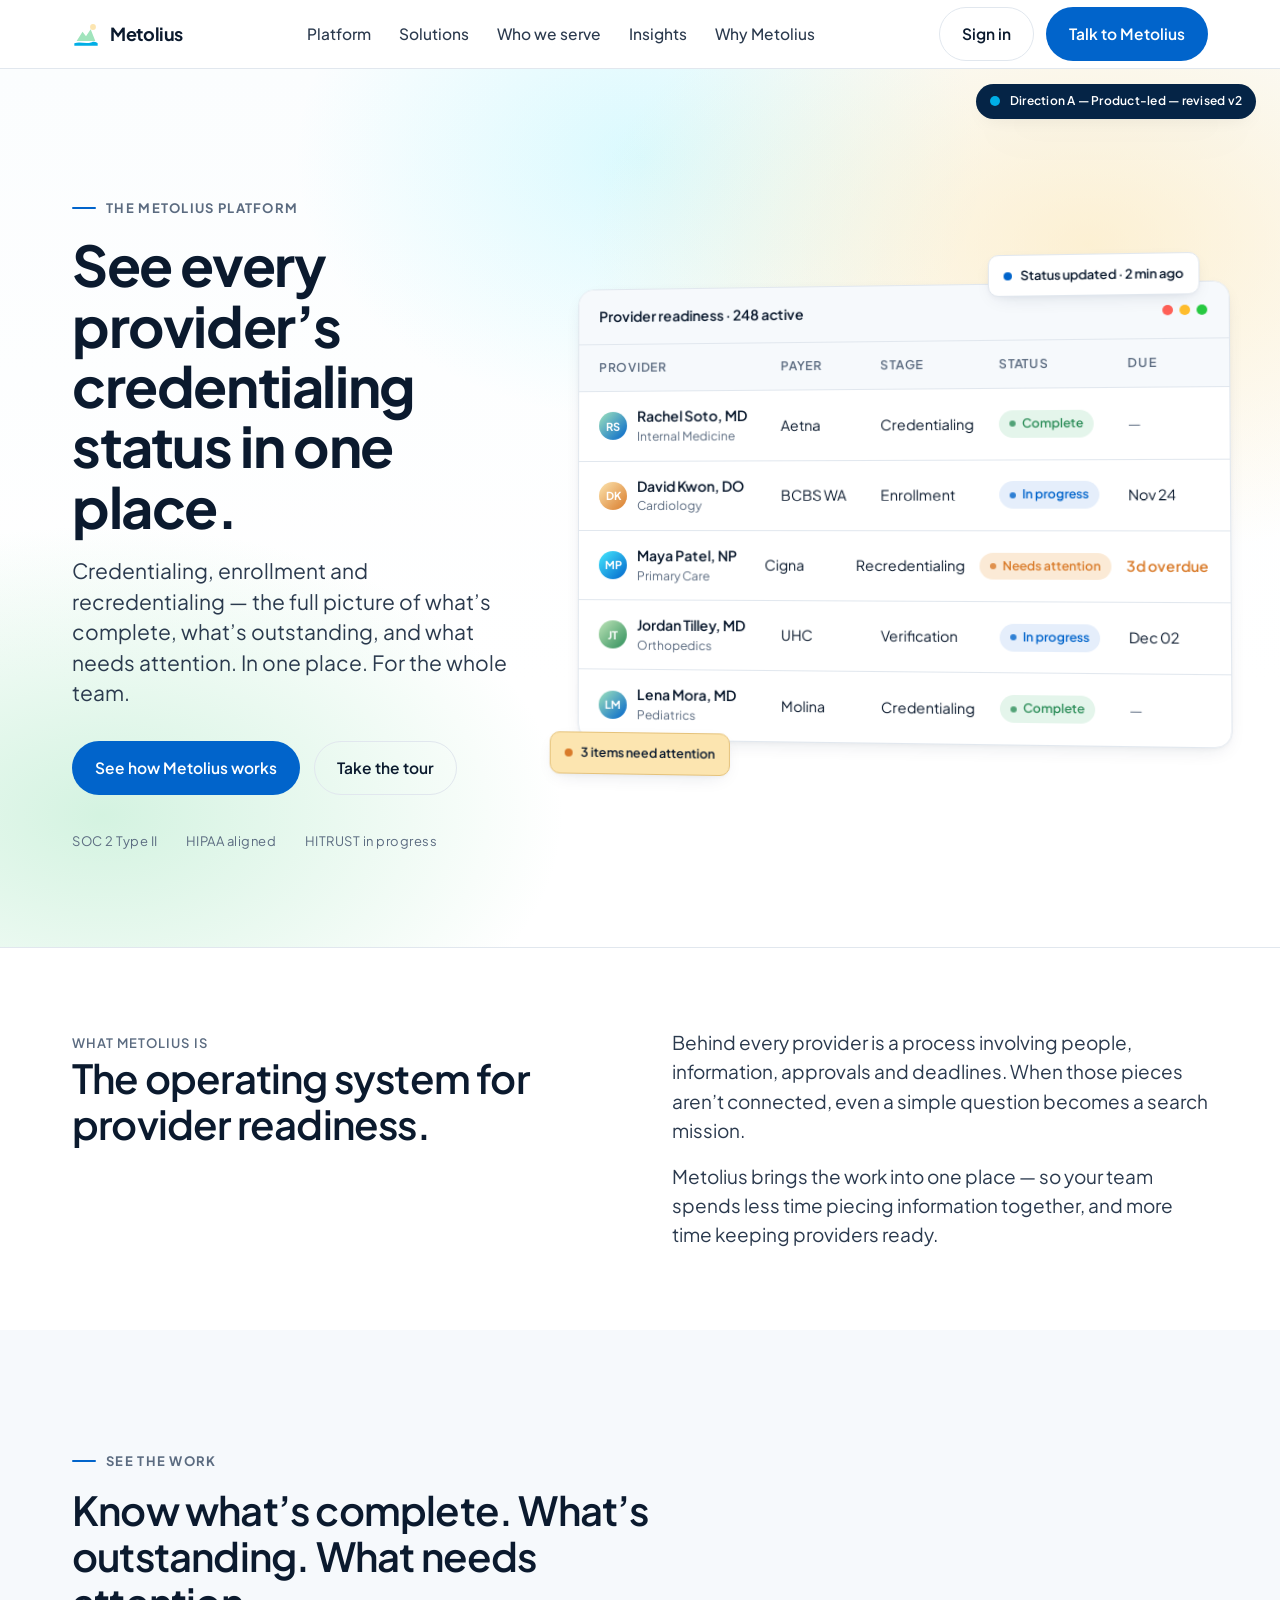
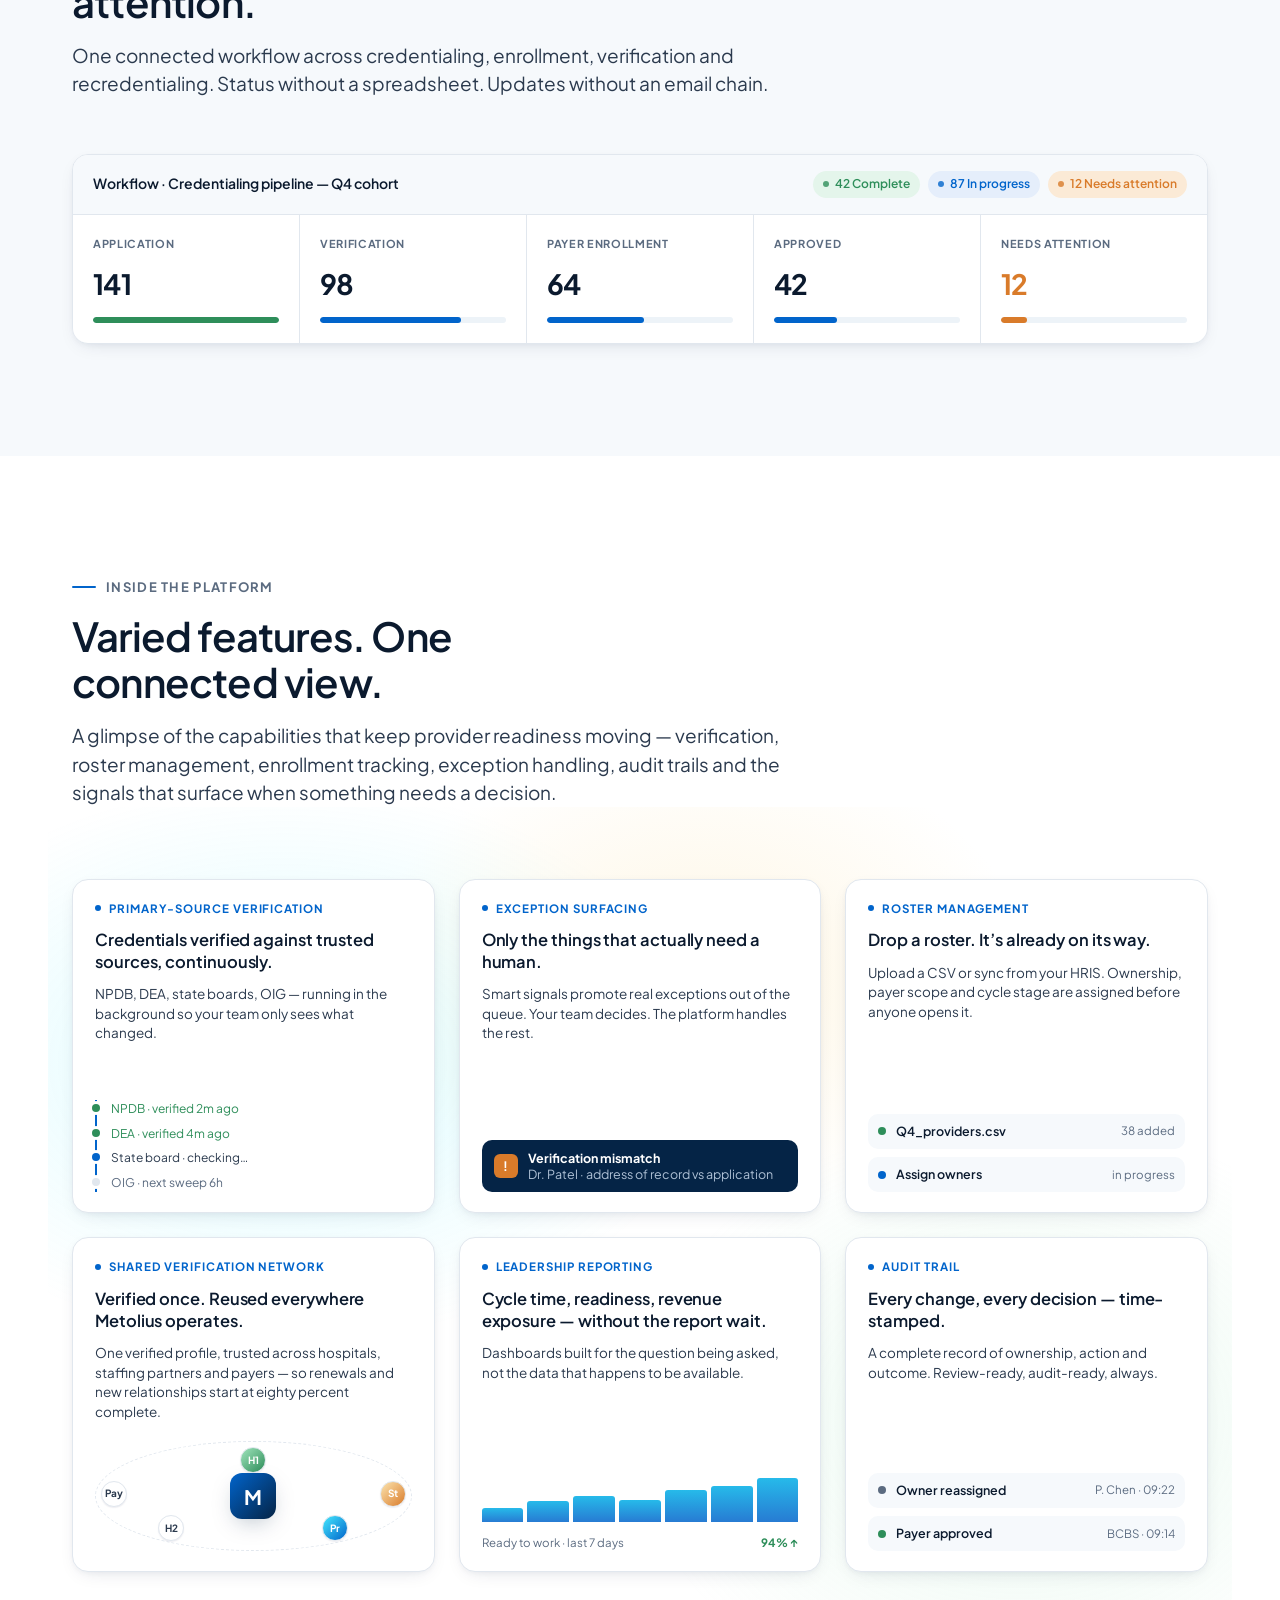
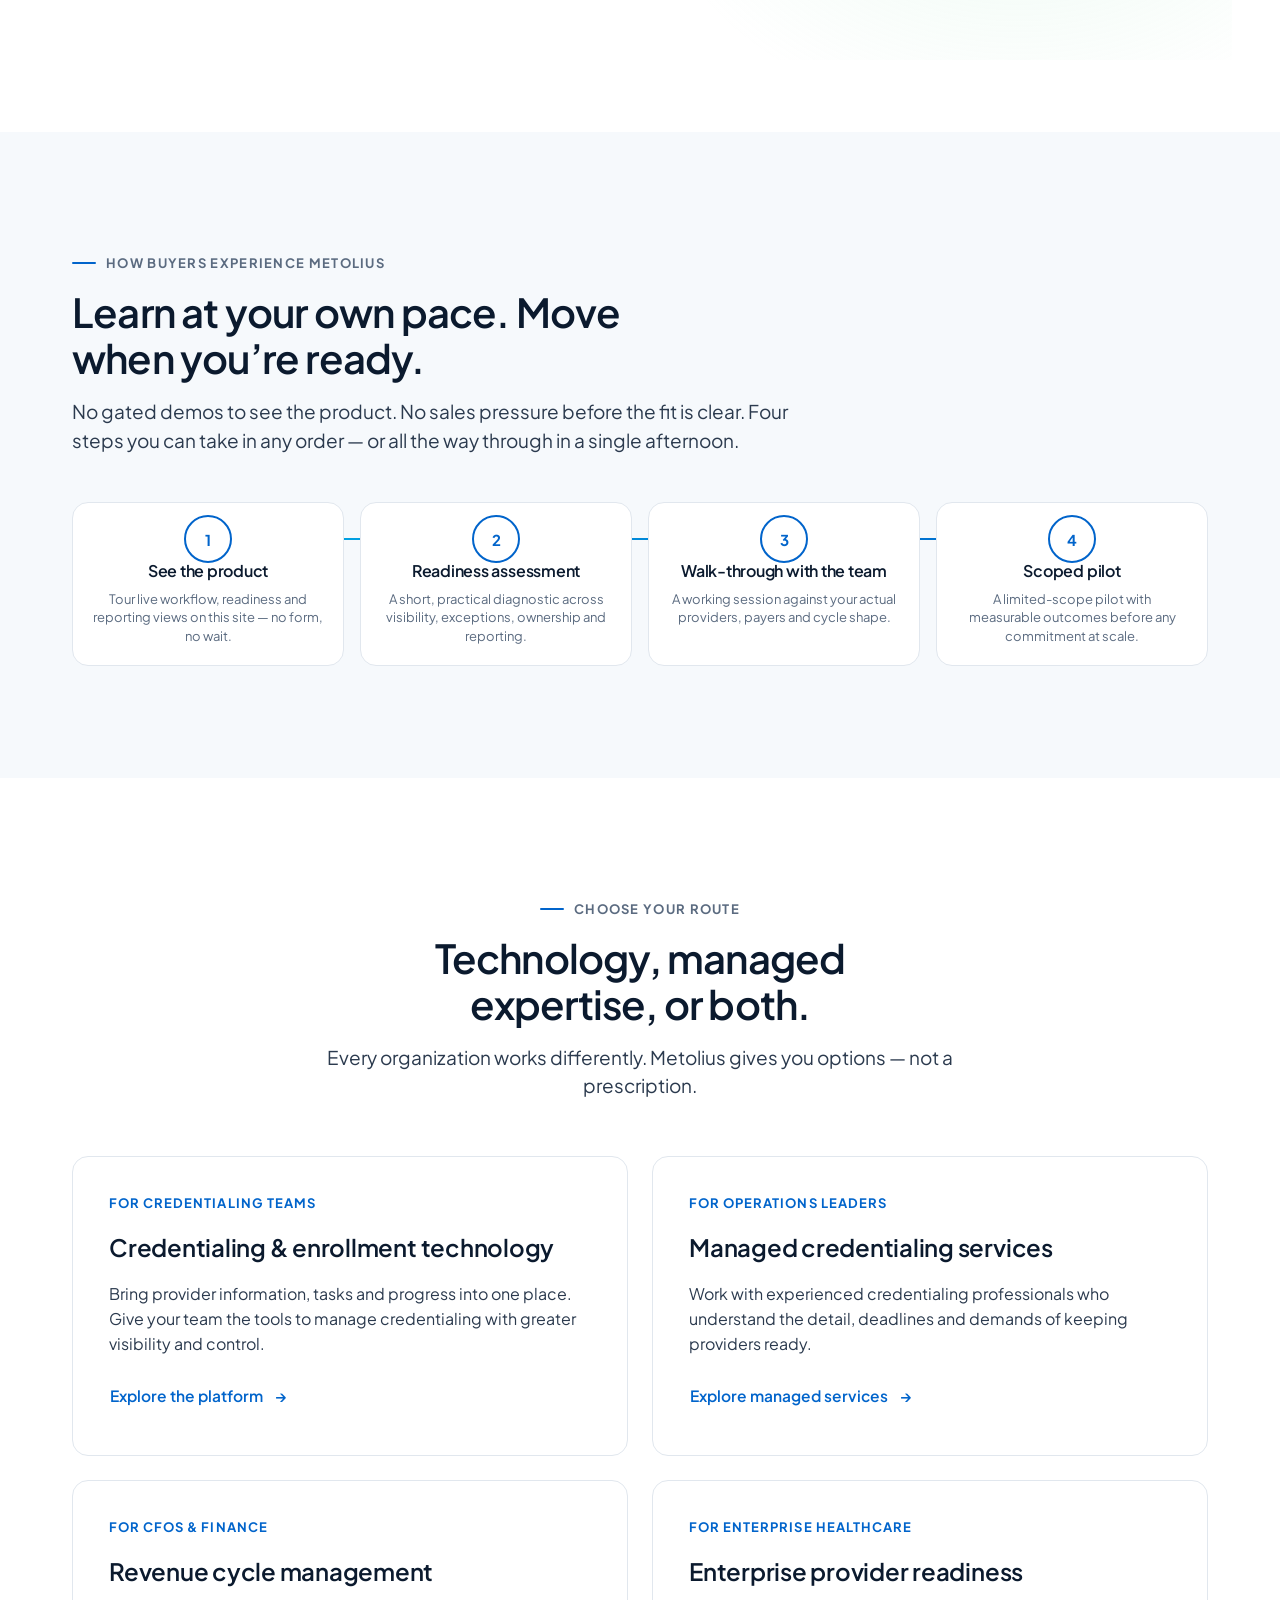
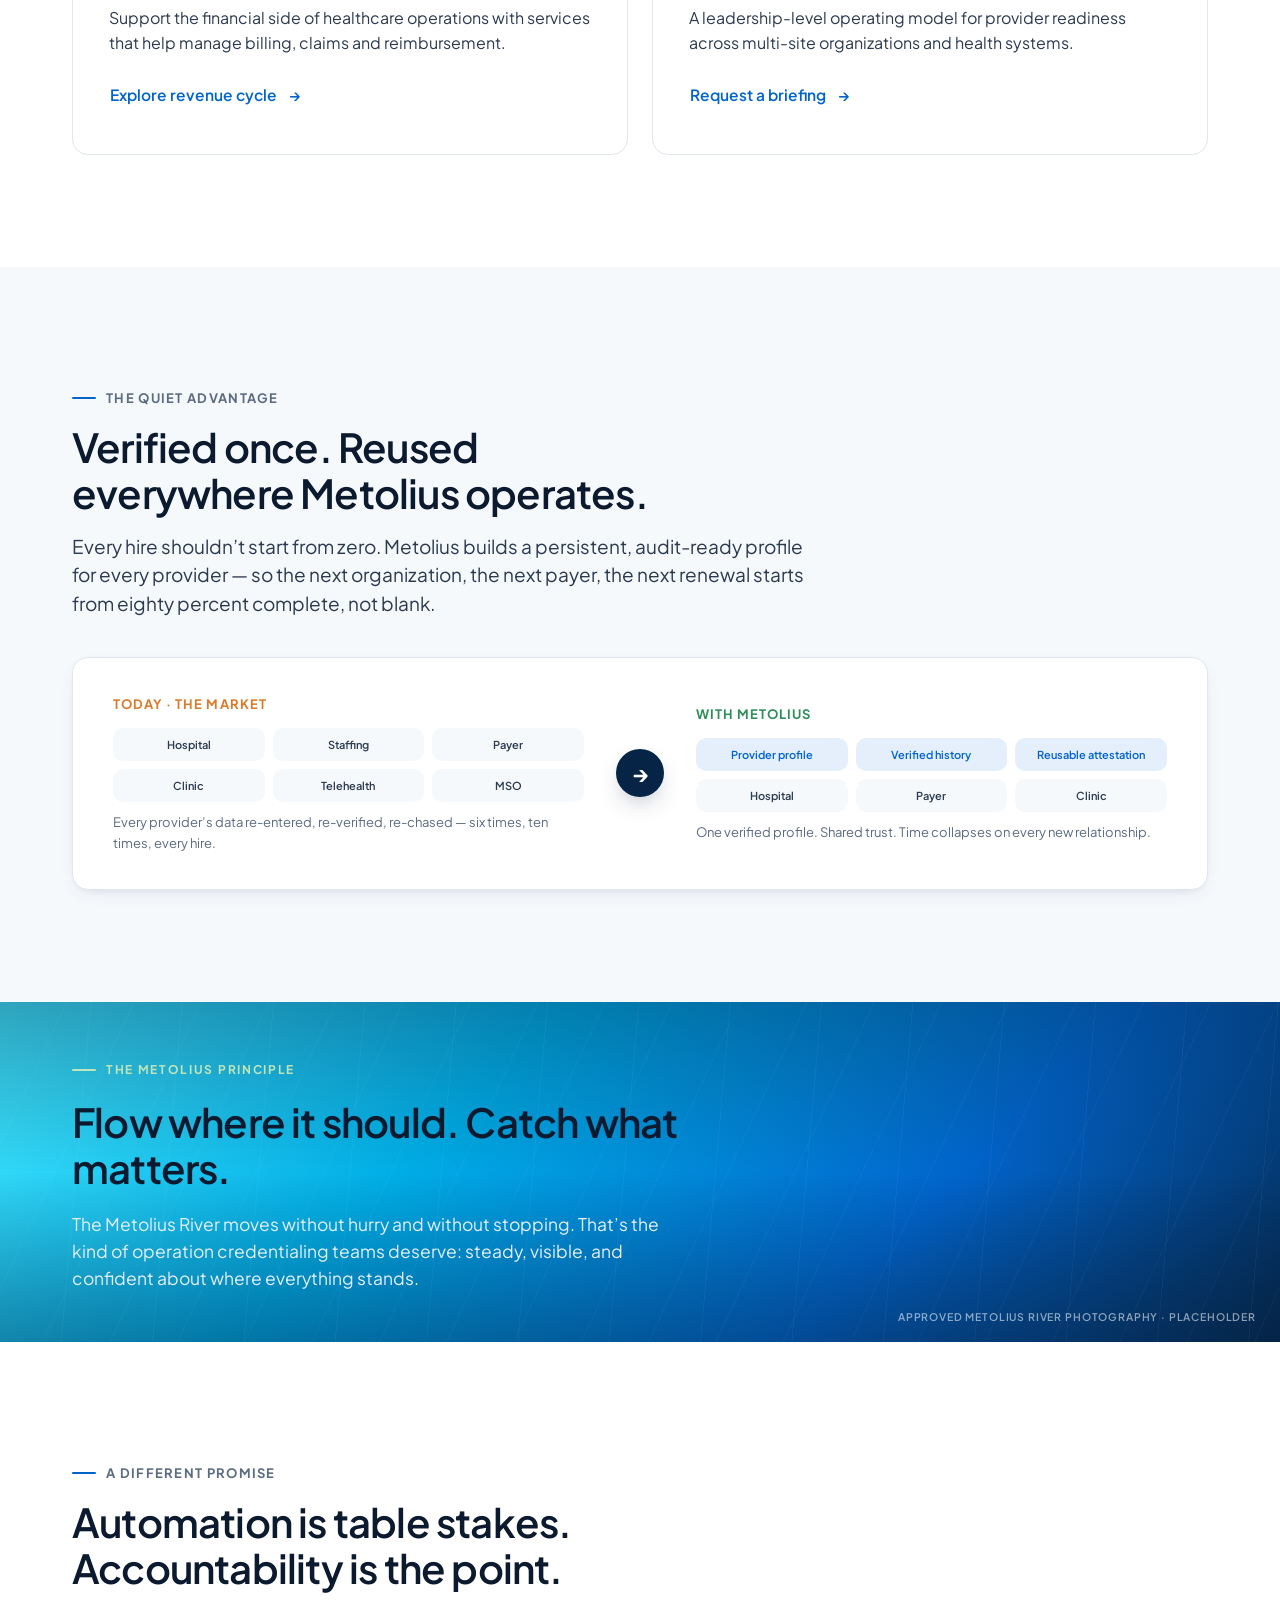
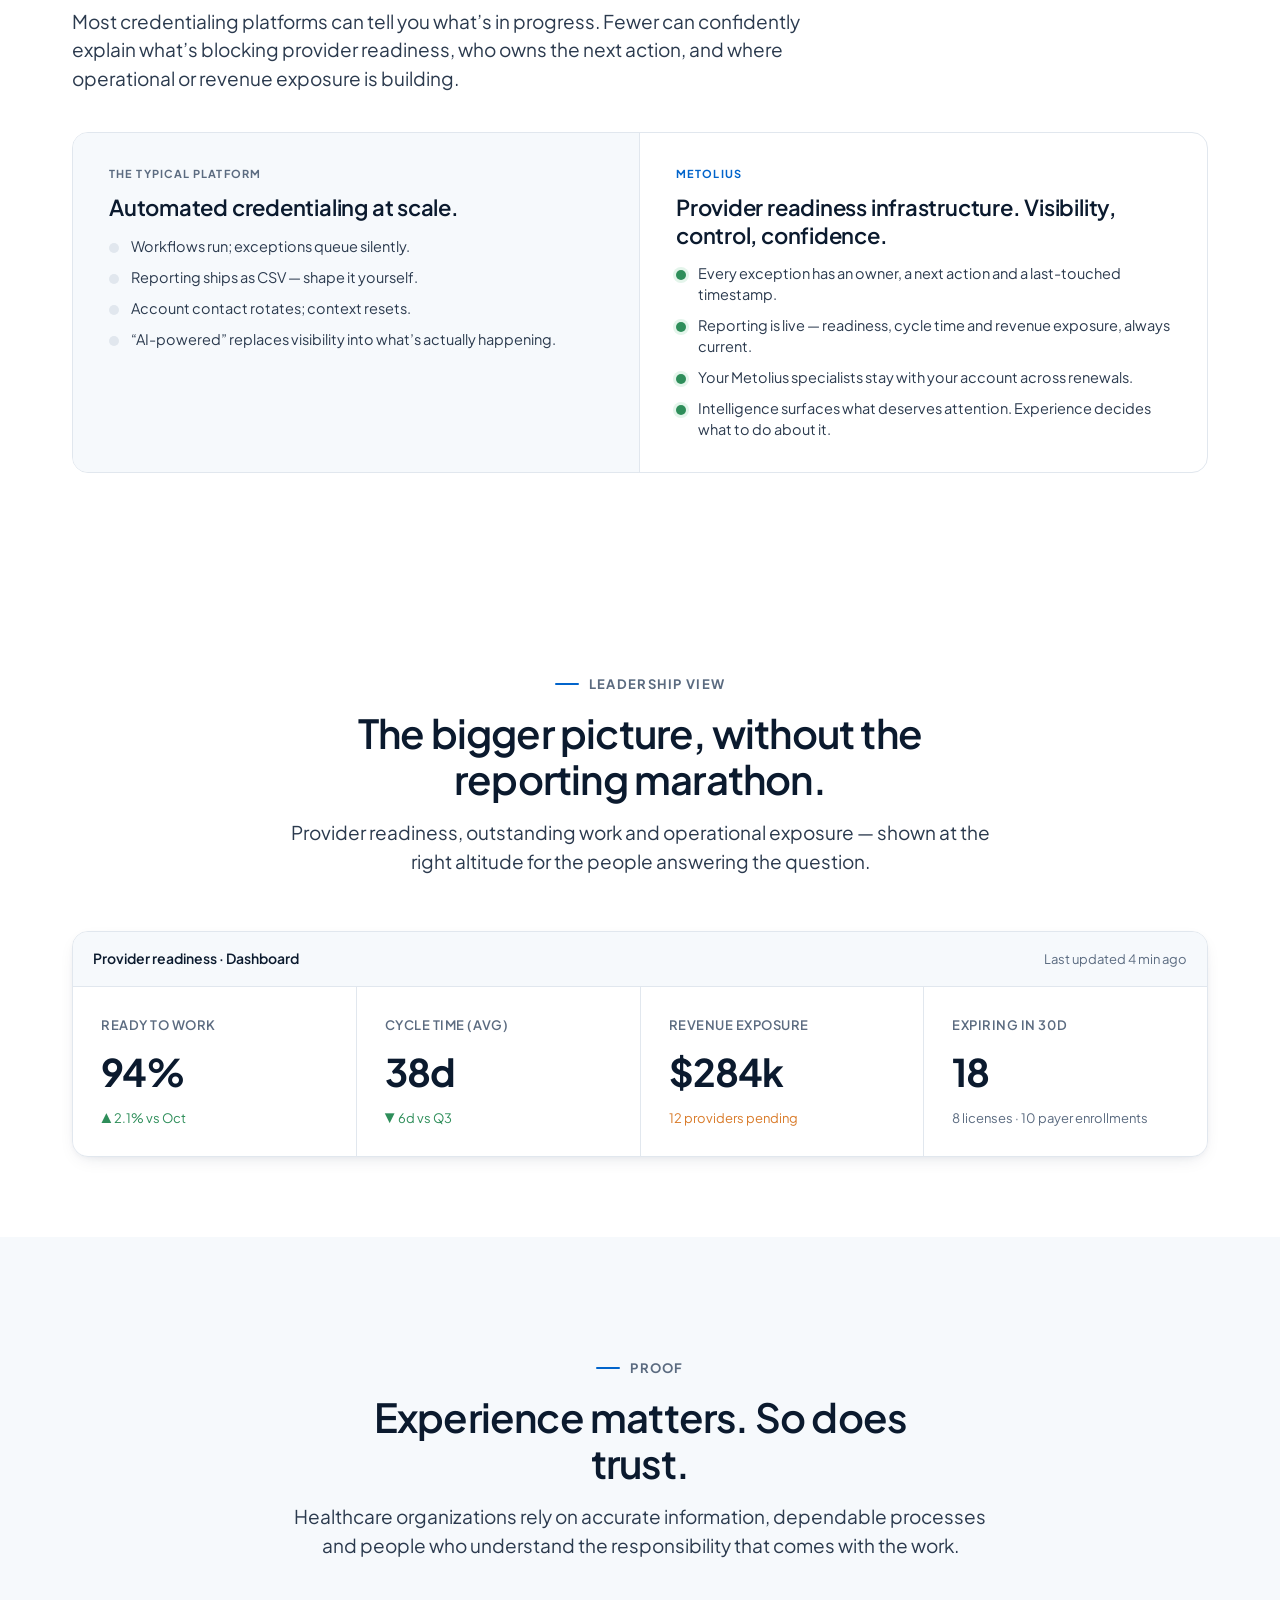
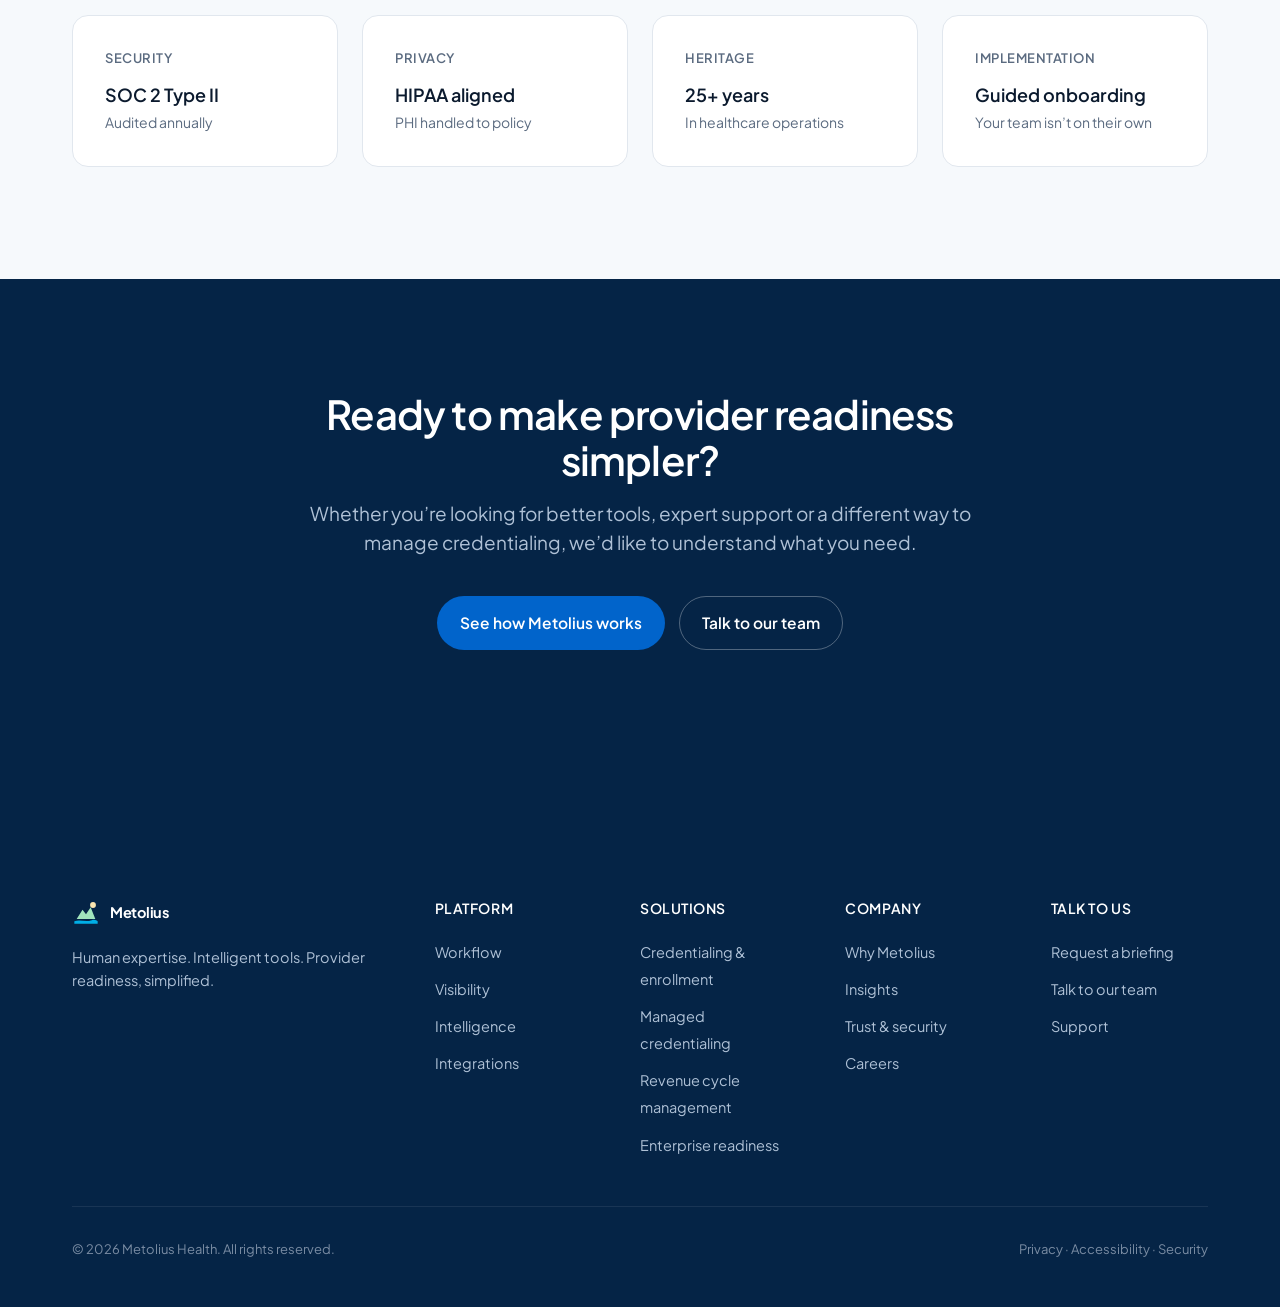
==== commit 68ac7a49: "A v2 polish: equalize popout rows, repoint hero callouts, 3d overdue single-line - popout-field: gri" ====
--- a/A-product/index.html
+++ b/A-product/index.html
@@ -58,15 +58,17 @@
     .hero-A__ui-callout::before {
       content: ''; width: 8px; height: 8px; border-radius: 50%; background: var(--accent);
     }
-    .hero-A__ui-callout--1 { top: -28px; right: 28px; }
+    .hero-A__ui-callout--1 { top: -20px; right: 28px; }
     .hero-A__ui-callout--2 {
-      bottom: -28px; left: 28px;
+      bottom: -14px; left: -28px;
       background: var(--warm-sun); border-color: #E5C27A;
     }
     .hero-A__ui-callout--2::before { background: var(--status-attention); }
     .hero-A__ui-callout--3 {
-      top: 48%; right: -24px;
+      top: 44%; right: -60px;
       background: var(--navy); color: #FFF; border-color: var(--navy);
+      max-width: 220px;
+      z-index: 4;
     }
     .hero-A__ui-callout--3::before { background: var(--mint); }
   </style>
@@ -122,7 +124,7 @@
             <div>Cigna</div>
             <div>Recredentialing</div>
             <div><span class="pill pill--attention">Needs attention</span></div>
-            <div style="color:var(--status-attention); font-weight:600;">Overdue 3d</div>
+            <div style="color:var(--status-attention); font-weight:600; white-space:nowrap;">3d overdue</div>
           </div>
           <div class="ui-row">
             <div class="ui-provider"><span class="ui-avatar ui-avatar--d">JT</span><div><div style="font-weight:600;">Jordan Tilley, MD</div><div style="color:var(--ink-3); font-size:12px;">Orthopedics</div></div></div>
@@ -141,7 +143,6 @@
         </div>
         <div class="hero-A__ui-callout hero-A__ui-callout--1">Status updated &middot; 2 min ago</div>
         <div class="hero-A__ui-callout hero-A__ui-callout--2">3 items need attention</div>
-        <div class="hero-A__ui-callout hero-A__ui-callout--3">Dr. Patel &middot; license expires 14d</div>
       </div>
     </div>
   </div>
@@ -237,10 +238,12 @@
     </div>
 
     <div class="popout-field">
+      <!-- Row 1 -->
       <!-- 1. Verification radar -->
-      <div class="popout" style="grid-column: 1 / span 4; grid-row: 1 / span 2;">
+      <div class="popout" style="grid-column: 1 / span 4;">
         <span class="popout__label">Primary-source verification</span>
         <h3 class="popout__title">Credentials verified against trusted sources, continuously.</h3>
+        <p class="popout__body">NPDB, DEA, state boards, OIG &mdash; running in the background so your team only sees what changed.</p>
         <div class="popout__ui">
           <div class="popout-timeline">
             <div class="popout-timeline__step popout-timeline__step--done">NPDB &middot; verified 2m ago</div>
@@ -251,10 +254,11 @@
         </div>
       </div>
 
-      <!-- 2. Live exception notification -->
-      <div class="popout" style="grid-column: 5 / span 4; grid-row: 1 / span 1;">
+      <!-- 2. Exception surfacing -->
+      <div class="popout" style="grid-column: 5 / span 4;">
         <span class="popout__label">Exception surfacing</span>
         <h3 class="popout__title">Only the things that actually need a human.</h3>
+        <p class="popout__body">Smart signals promote real exceptions out of the queue. Your team decides. The platform handles the rest.</p>
         <div class="popout__ui">
           <div class="popout-notif">
             <div class="popout-notif__icon">!</div>
@@ -266,10 +270,11 @@
         </div>
       </div>
 
-      <!-- 3. Roster upload -->
-      <div class="popout" style="grid-column: 9 / span 4; grid-row: 1 / span 1;">
+      <!-- 3. Roster management -->
+      <div class="popout" style="grid-column: 9 / span 4;">
         <span class="popout__label">Roster management</span>
         <h3 class="popout__title">Drop a roster. It&rsquo;s already on its way.</h3>
+        <p class="popout__body">Upload a CSV or sync from your HRIS. Ownership, payer scope and cycle stage are assigned before anyone opens it.</p>
         <div class="popout__ui">
           <div class="popout-mini-row">
             <span class="popout-mini-row__dot" style="background: var(--status-complete);"></span>
@@ -284,10 +289,12 @@
         </div>
       </div>
 
+      <!-- Row 2 -->
       <!-- 4. Shared trust / network -->
-      <div class="popout" style="grid-column: 5 / span 4; grid-row: 2 / span 2;">
+      <div class="popout" style="grid-column: 1 / span 4;">
         <span class="popout__label">Shared verification network</span>
         <h3 class="popout__title">Verified once. Reused everywhere Metolius operates.</h3>
+        <p class="popout__body">One verified profile, trusted across hospitals, staffing partners and payers &mdash; so renewals and new relationships start at eighty percent complete.</p>
         <div class="popout__ui">
           <div class="popout-ring">
             <div class="popout-ring__orbit"></div>
@@ -301,10 +308,11 @@
         </div>
       </div>
 
-      <!-- 5. Analytics snapshot -->
-      <div class="popout" style="grid-column: 9 / span 4; grid-row: 2 / span 2;">
+      <!-- 5. Leadership reporting -->
+      <div class="popout" style="grid-column: 5 / span 4;">
         <span class="popout__label">Leadership reporting</span>
         <h3 class="popout__title">Cycle time, readiness, revenue exposure &mdash; without the report wait.</h3>
+        <p class="popout__body">Dashboards built for the question being asked, not the data that happens to be available.</p>
         <div class="popout__ui">
           <div class="popout-spark">
             <div class="popout-spark__bar" style="height: 30%;"></div>
@@ -316,16 +324,17 @@
             <div class="popout-spark__bar" style="height: 95%;"></div>
           </div>
           <div style="display:flex; justify-content:space-between; font-size:11.5px; color:var(--ink-3);">
-            <span>Ready to work</span>
+            <span>Ready to work &middot; last 7 days</span>
             <span style="color:var(--status-complete); font-weight:700;">94% &uarr;</span>
           </div>
         </div>
       </div>
 
       <!-- 6. Audit trail -->
-      <div class="popout" style="grid-column: 1 / span 4; grid-row: 3 / span 1;">
+      <div class="popout" style="grid-column: 9 / span 4;">
         <span class="popout__label">Audit trail</span>
         <h3 class="popout__title">Every change, every decision &mdash; time-stamped.</h3>
+        <p class="popout__body">A complete record of ownership, action and outcome. Review-ready, audit-ready, always.</p>
         <div class="popout__ui">
           <div class="popout-mini-row">
             <span class="popout-mini-row__dot" style="background: var(--ink-3);"></span>
--- a/shared/base.css
+++ b/shared/base.css
@@ -389,10 +389,11 @@
   position: relative;
   display: grid;
   grid-template-columns: repeat(12, 1fr);
-  grid-auto-rows: minmax(80px, auto);
-  gap: 20px;
+  grid-auto-rows: 1fr;
+  gap: 24px;
   padding: 32px 0 48px;
 }
+.popout-field > .popout { display: flex; }
 .popout-field::before {
   /* soft terrain: two radial lights evoking the brief's river/mountain colours */
   content: '';
@@ -449,7 +450,8 @@
   display: flex;
   flex-direction: column;
   gap: 8px;
-  margin-top: 4px;
+  margin-top: auto;
+  padding-top: 8px;
 }
 
 /* Specific pop-out visual moments */
@@ -841,7 +843,7 @@
 }
 
 /* ---------- Utilities ---------- */
-.grid-2 { display: grid; grid-template-columns: 1fr 1fr; gap: 64px; align-items: center; }
+.grid-2 { display: grid; grid-template-columns: 1fr 1fr; gap: 64px; align-items: start; }
 .grid-2--tight { gap: 40px; }
 .grid-7-5 { display: grid; grid-template-columns: 7fr 5fr; gap: 64px; align-items: center; }
 .grid-5-7 { display: grid; grid-template-columns: 5fr 7fr; gap: 64px; align-items: center; }
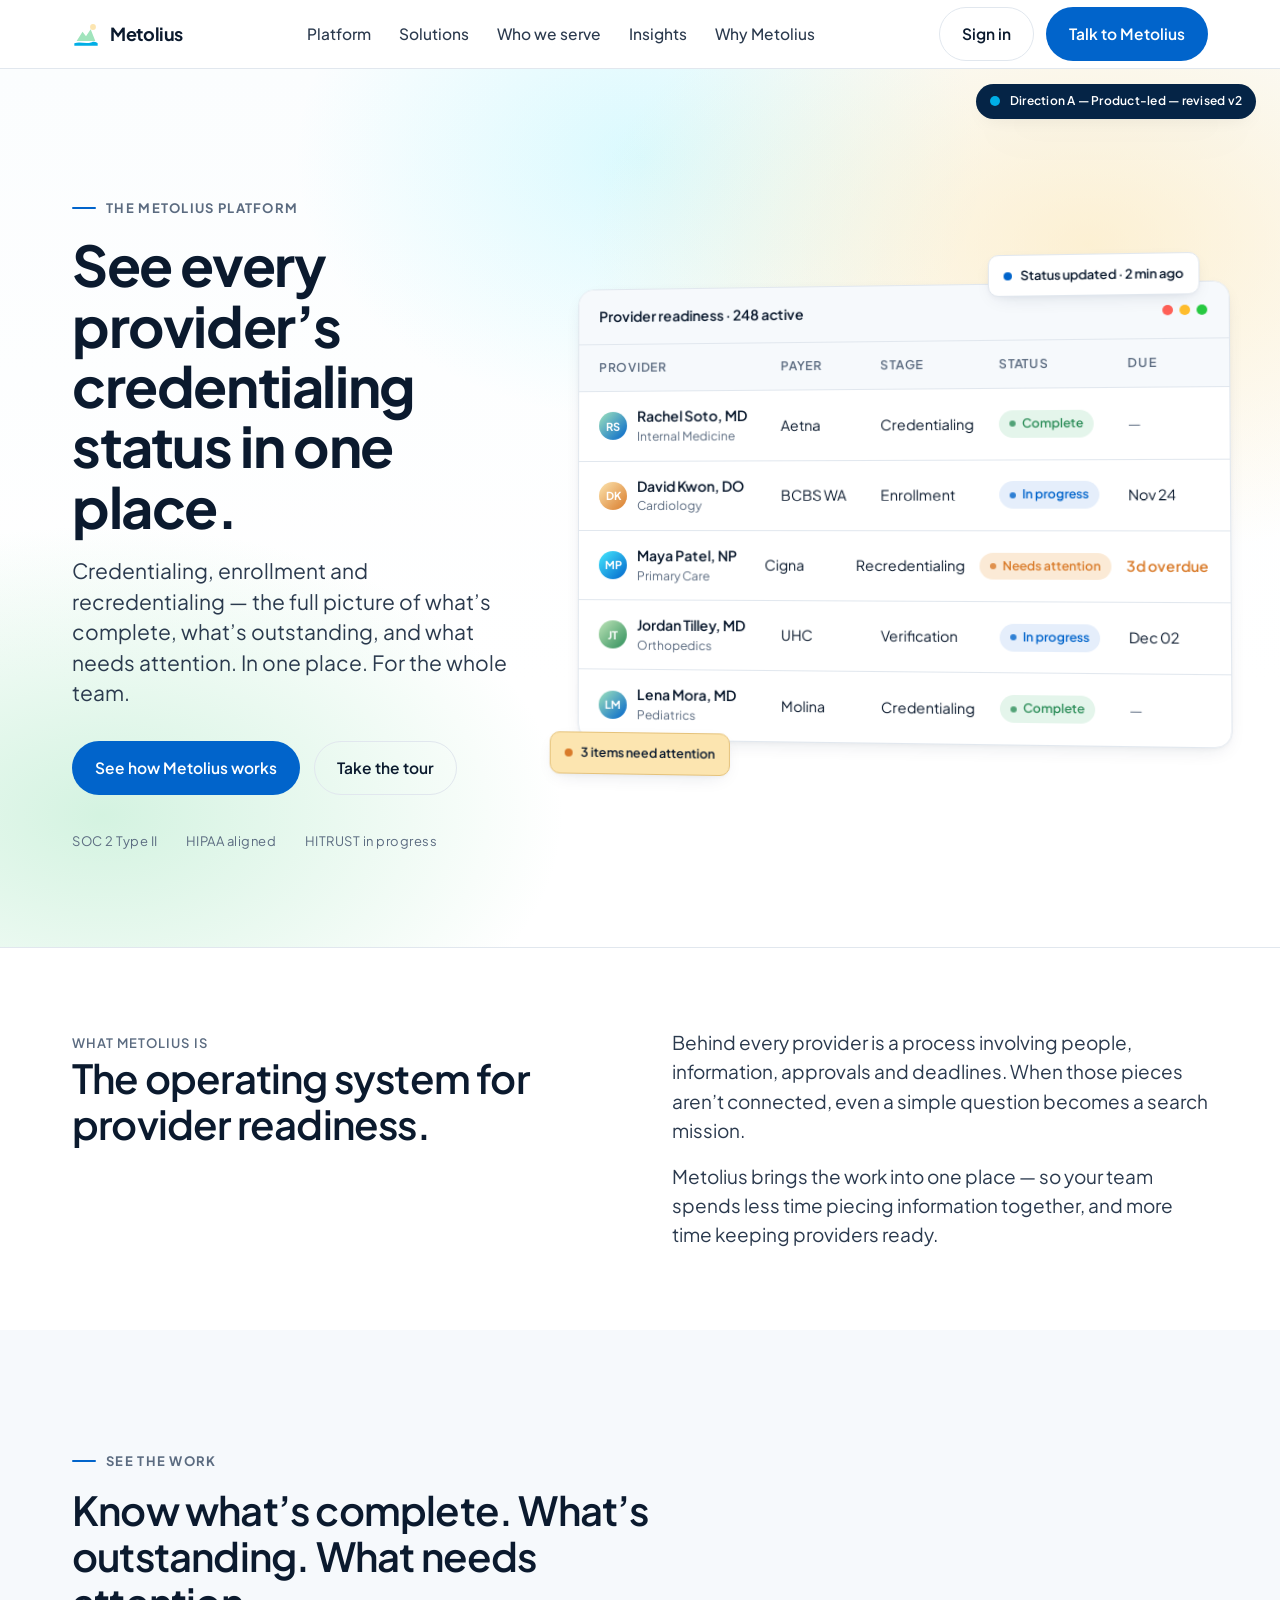
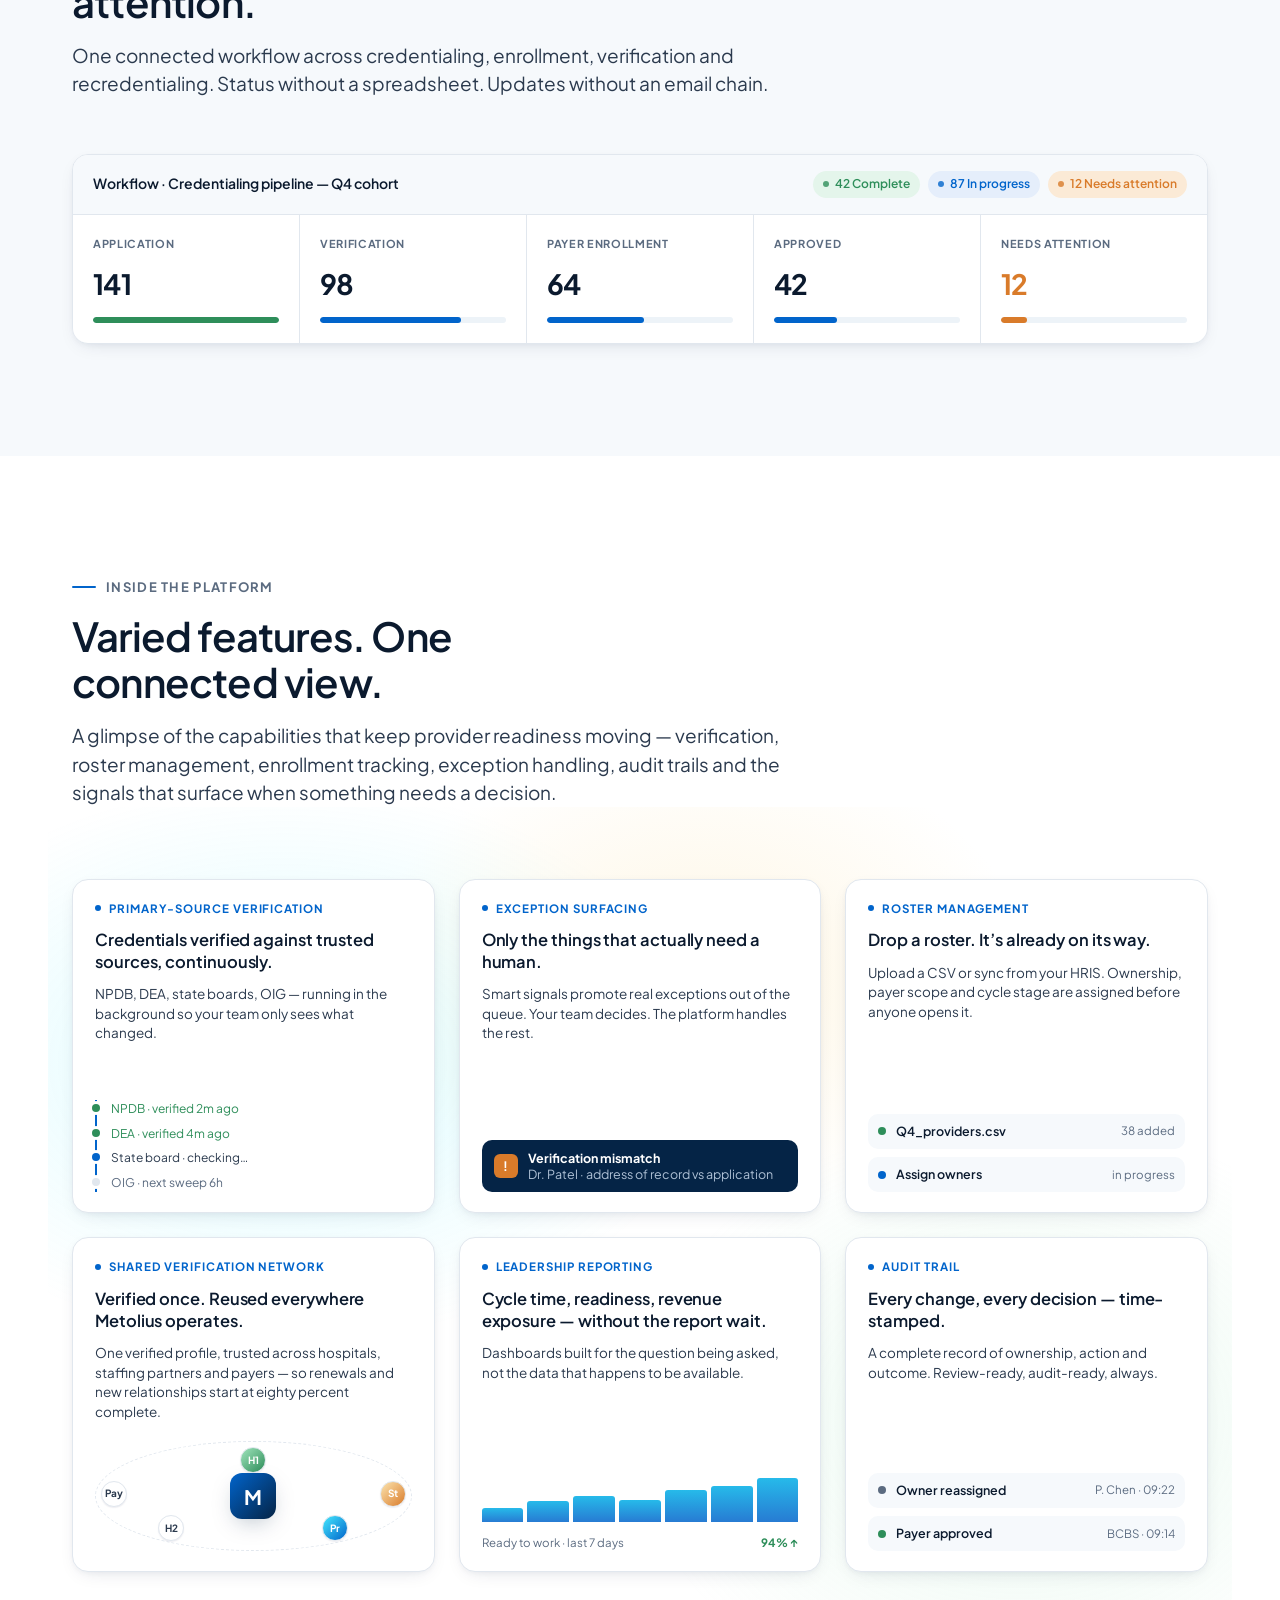
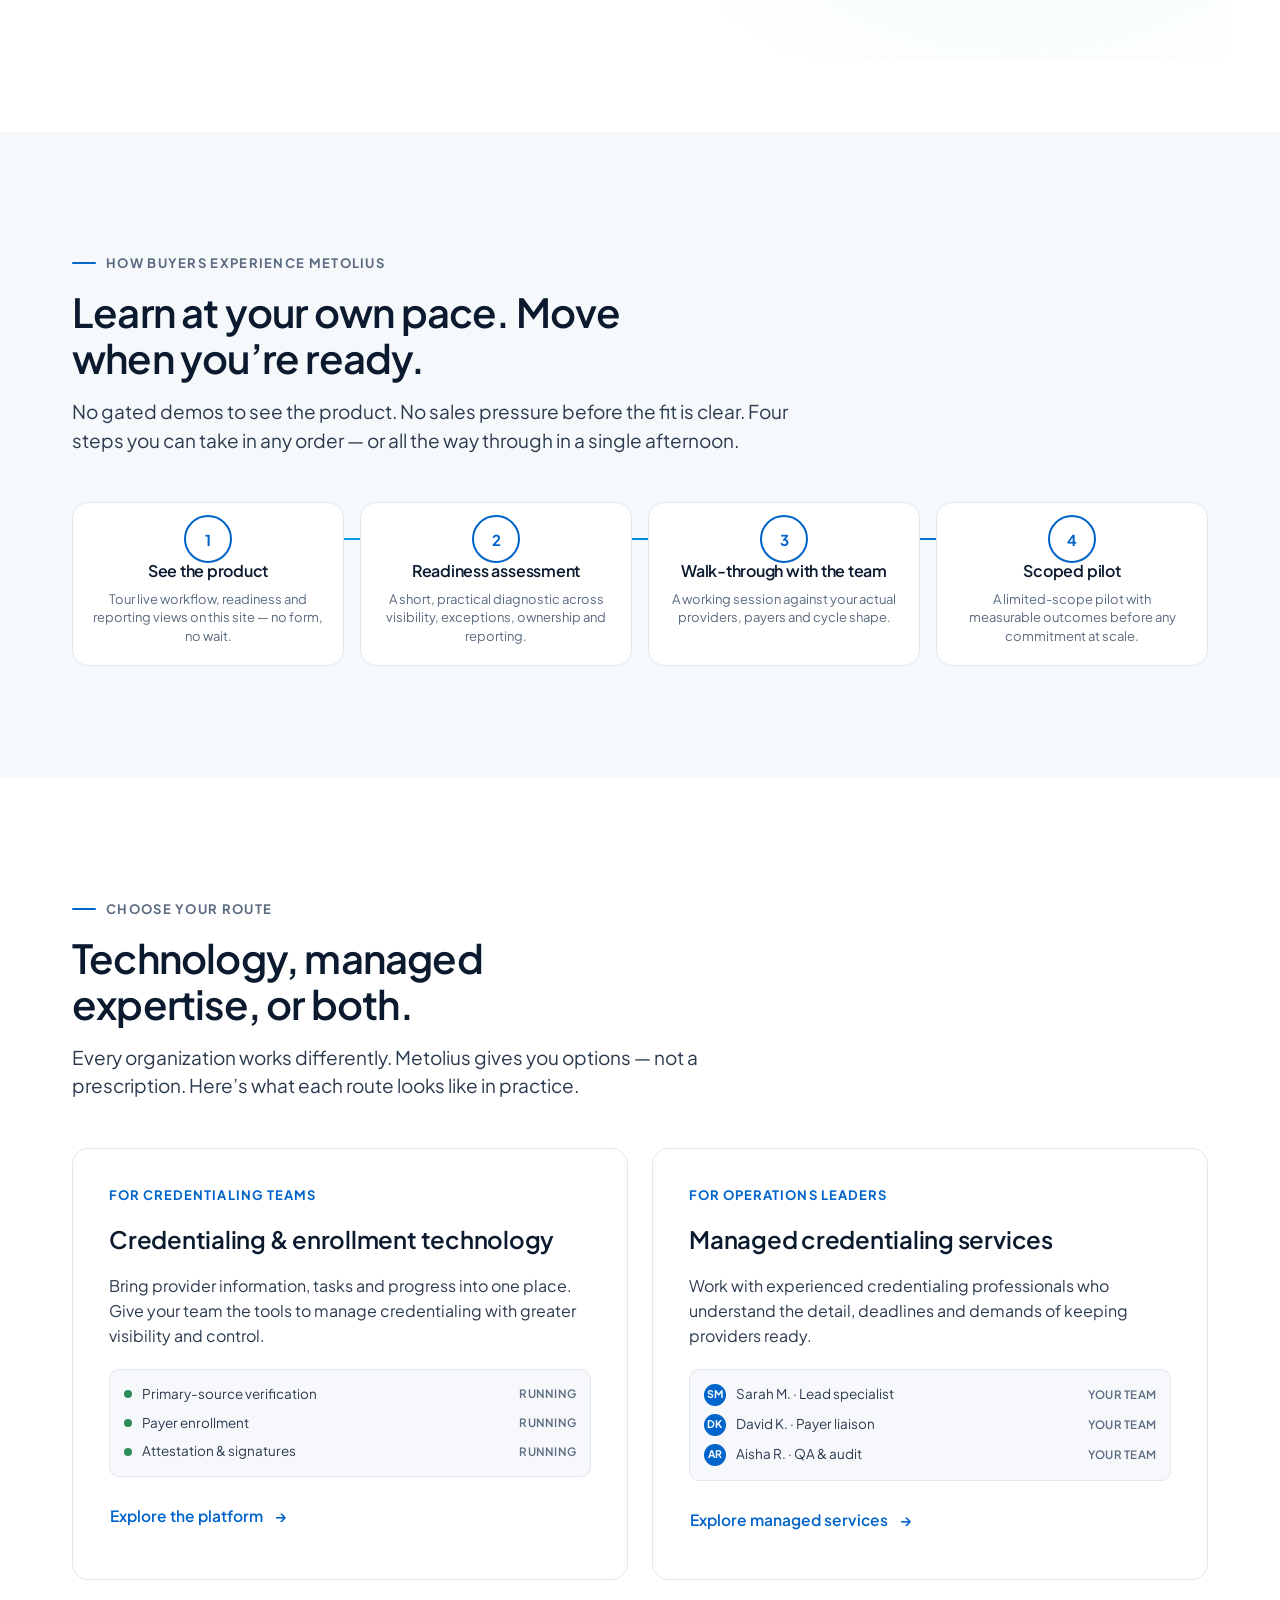
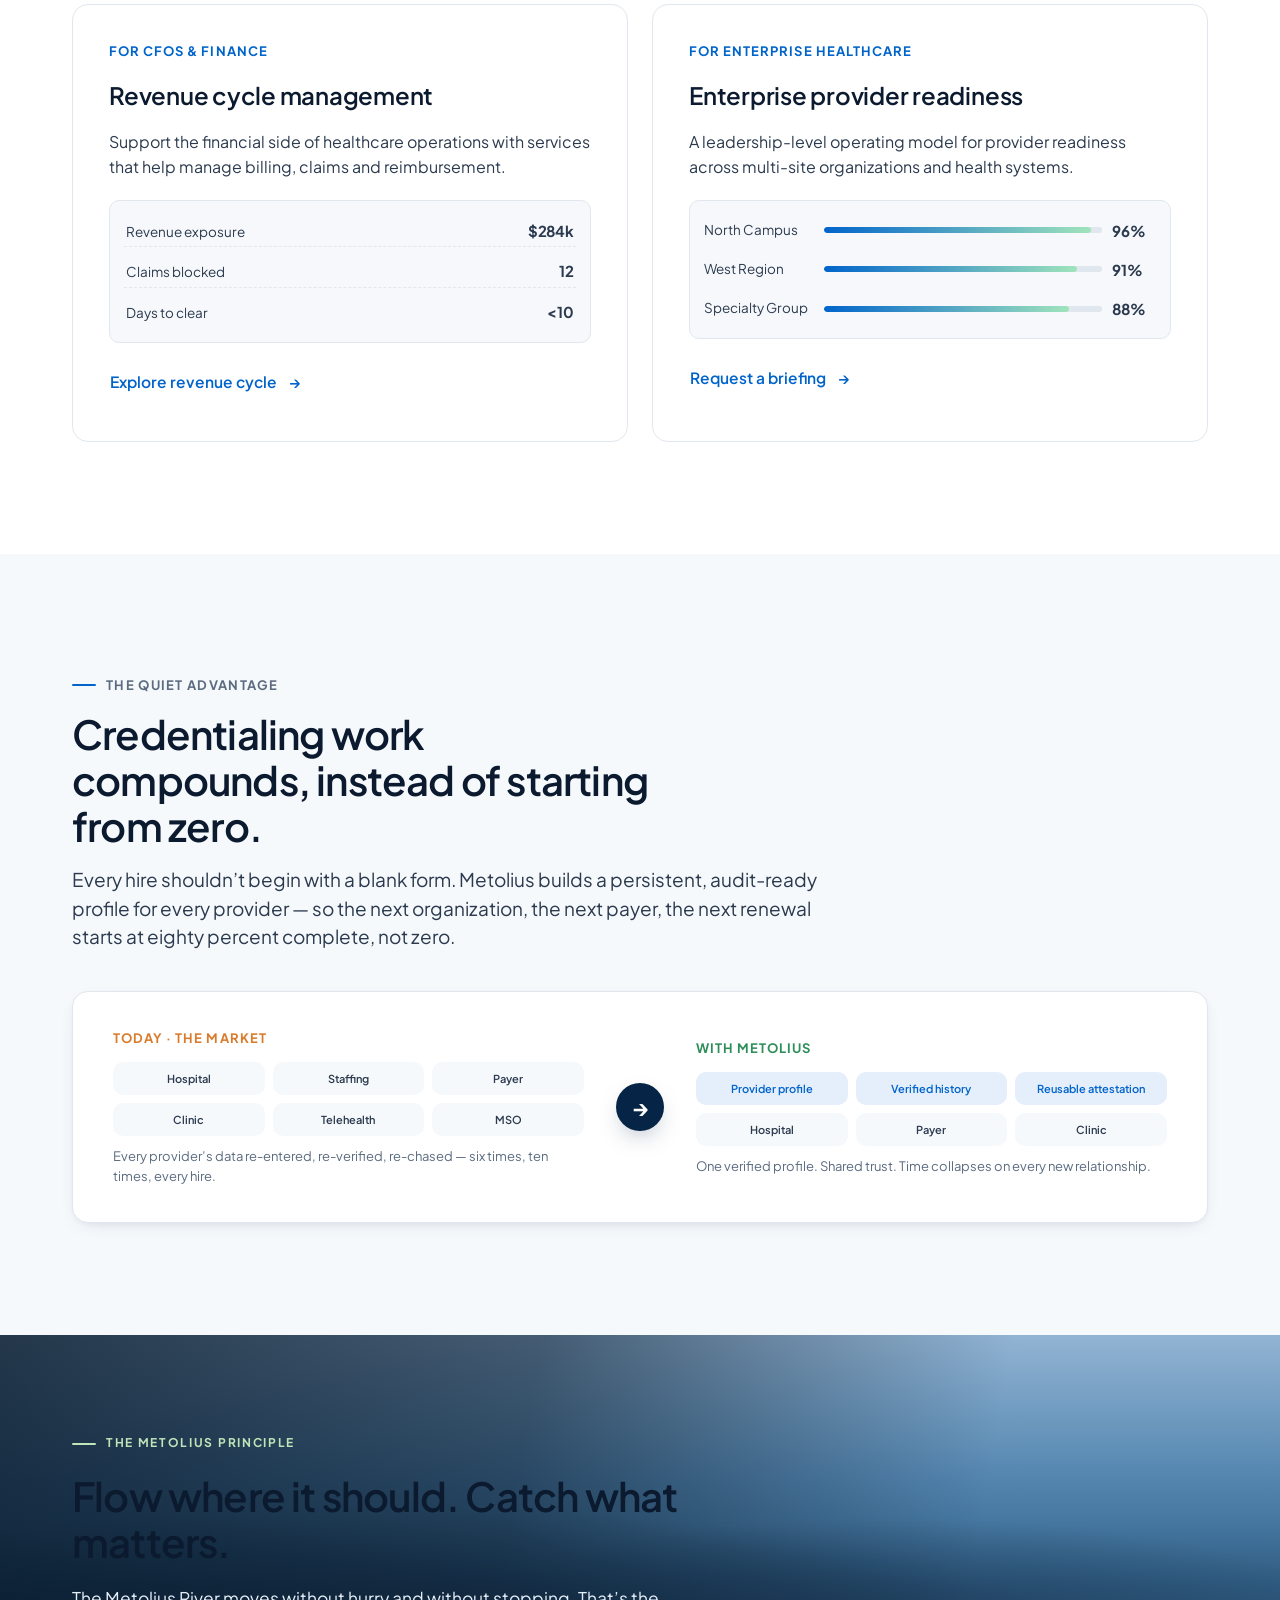
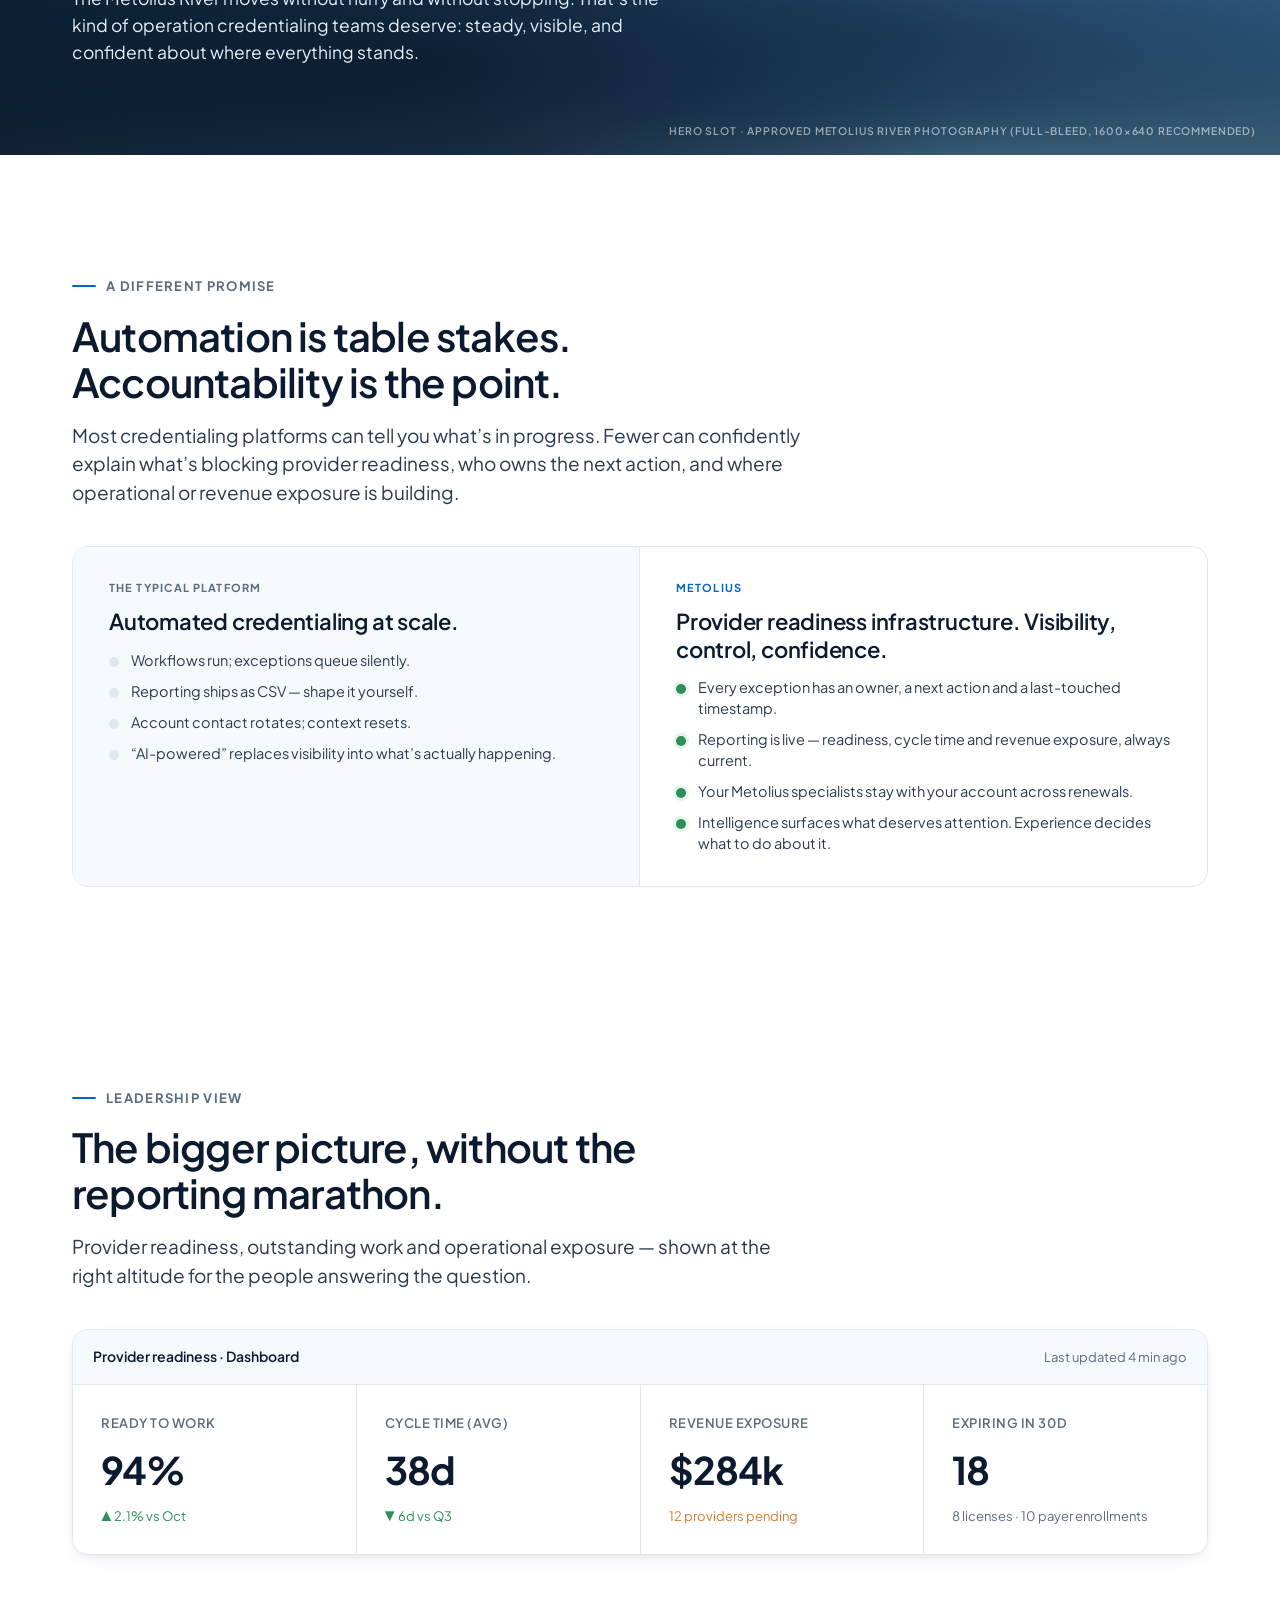
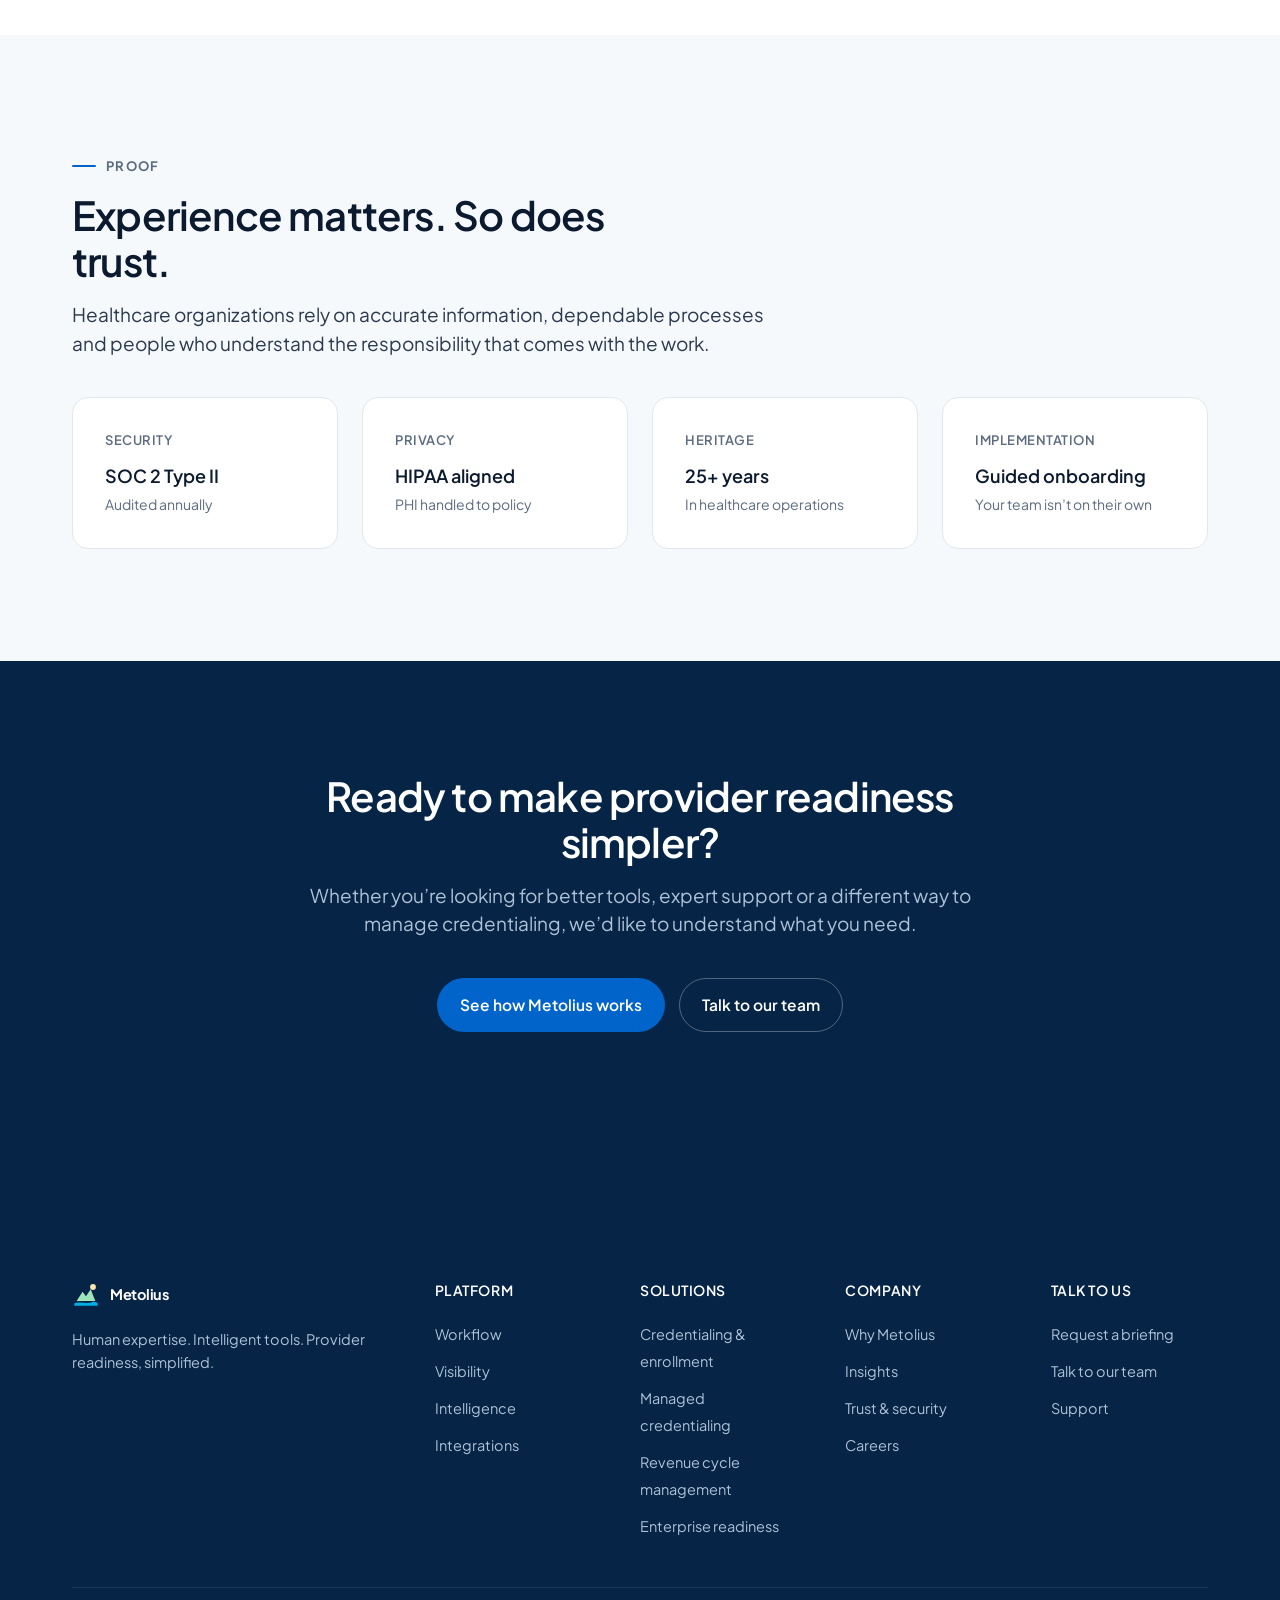
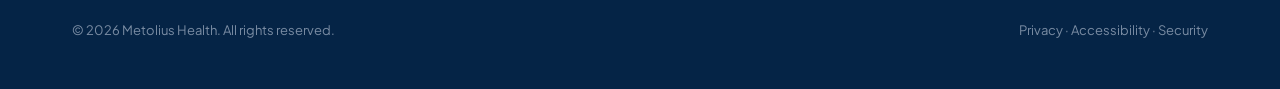
==== commit 56c3ef6d: "A v2 fixes: alignment lock, dup-headline fix, live route pop-outs, river-band photo slot - Lock alig" ====
--- a/A-product/index.html
+++ b/A-product/index.html
@@ -388,37 +388,57 @@
   </div>
 </section>
 
-<!-- ============ SECTION 5 — Audience routing (keep, trimmed) ============ -->
+<!-- ============ SECTION 5 — Audience routing (live preview of each route) ============ -->
 <section id="solutions" class="section">
   <div class="container">
-    <div class="section-intro section-intro--center">
+    <div class="section-intro" style="max-width:720px; margin-bottom:48px;">
       <span class="kicker">Choose your route</span>
       <h2 class="section-h">Technology, managed expertise, or both.</h2>
-      <p class="section-sub">Every organization works differently. Metolius gives you options &mdash; not a prescription.</p>
+      <p class="section-sub">Every organization works differently. Metolius gives you options &mdash; not a prescription. Here&rsquo;s what each route looks like in practice.</p>
     </div>
     <div class="route-grid">
-      <a class="route" href="#">
+      <a class="route route--live" href="#">
         <span class="route__eyebrow">For credentialing teams</span>
         <h3>Credentialing &amp; enrollment technology</h3>
         <p>Bring provider information, tasks and progress into one place. Give your team the tools to manage credentialing with greater visibility and control.</p>
+        <div class="route__ui">
+          <div class="route__ui-row"><span class="route__ui-dot route__ui-dot--go"></span><span>Primary-source verification</span><span class="route__ui-meta">running</span></div>
+          <div class="route__ui-row"><span class="route__ui-dot route__ui-dot--go"></span><span>Payer enrollment</span><span class="route__ui-meta">running</span></div>
+          <div class="route__ui-row"><span class="route__ui-dot route__ui-dot--go"></span><span>Attestation &amp; signatures</span><span class="route__ui-meta">running</span></div>
+        </div>
         <span class="btn btn--link">Explore the platform</span>
       </a>
-      <a class="route" href="#">
+      <a class="route route--live" href="#">
         <span class="route__eyebrow">For operations leaders</span>
         <h3>Managed credentialing services</h3>
         <p>Work with experienced credentialing professionals who understand the detail, deadlines and demands of keeping providers ready.</p>
+        <div class="route__ui">
+          <div class="route__ui-row"><span class="route__ui-avatar">SM</span><span>Sarah M. &middot; Lead specialist</span><span class="route__ui-meta">your team</span></div>
+          <div class="route__ui-row"><span class="route__ui-avatar">DK</span><span>David K. &middot; Payer liaison</span><span class="route__ui-meta">your team</span></div>
+          <div class="route__ui-row"><span class="route__ui-avatar">AR</span><span>Aisha R. &middot; QA &amp; audit</span><span class="route__ui-meta">your team</span></div>
+        </div>
         <span class="btn btn--link">Explore managed services</span>
       </a>
-      <a class="route" href="#">
+      <a class="route route--live" href="#">
         <span class="route__eyebrow">For CFOs &amp; finance</span>
         <h3>Revenue cycle management</h3>
         <p>Support the financial side of healthcare operations with services that help manage billing, claims and reimbursement.</p>
+        <div class="route__ui">
+          <div class="route__ui-metric"><span>Revenue exposure</span><span class="route__ui-val">$284k</span></div>
+          <div class="route__ui-metric"><span>Claims blocked</span><span class="route__ui-val">12</span></div>
+          <div class="route__ui-metric"><span>Days to clear</span><span class="route__ui-val">&lt;10</span></div>
+        </div>
         <span class="btn btn--link">Explore revenue cycle</span>
       </a>
-      <a class="route" href="#">
+      <a class="route route--live" href="#">
         <span class="route__eyebrow">For enterprise healthcare</span>
         <h3>Enterprise provider readiness</h3>
         <p>A leadership-level operating model for provider readiness across multi-site organizations and health systems.</p>
+        <div class="route__ui">
+          <div class="route__ui-site"><span>North Campus</span><span class="route__ui-bar"><span style="width:96%;"></span></span><span class="route__ui-val">96%</span></div>
+          <div class="route__ui-site"><span>West Region</span><span class="route__ui-bar"><span style="width:91%;"></span></span><span class="route__ui-val">91%</span></div>
+          <div class="route__ui-site"><span>Specialty Group</span><span class="route__ui-bar"><span style="width:88%;"></span></span><span class="route__ui-val">88%</span></div>
+        </div>
         <span class="btn btn--link">Request a briefing</span>
       </a>
     </div>
@@ -430,11 +450,11 @@
   <div class="container">
     <div class="section-intro" style="max-width:760px; margin-bottom:40px;">
       <span class="kicker">The quiet advantage</span>
-      <h2 class="section-h">Verified once. Reused everywhere Metolius operates.</h2>
+      <h2 class="section-h">Credentialing work compounds, instead of starting from zero.</h2>
       <p class="section-sub">
-        Every hire shouldn&rsquo;t start from zero. Metolius builds a persistent,
+        Every hire shouldn&rsquo;t begin with a blank form. Metolius builds a persistent,
         audit-ready profile for every provider &mdash; so the next organization, the next
-        payer, the next renewal starts from eighty percent complete, not blank.
+        payer, the next renewal starts at eighty percent complete, not zero.
       </p>
     </div>
     <div class="moat">
@@ -467,8 +487,10 @@
   </div>
 </section>
 
-<!-- ============ SECTION 7 — Metolius River brand moment (NEW) ============ -->
-<section class="river-band">
+<!-- ============ SECTION 7 — Metolius River brand moment ============ -->
+<section class="river-band" role="img" aria-label="Metolius River — placeholder for approved photography">
+  <div class="river-band__img" aria-hidden="true"></div>
+  <div class="river-band__scrim" aria-hidden="true"></div>
   <div class="river-band__inner">
     <span class="river-band__eyebrow">The Metolius principle</span>
     <h2 class="river-band__h">Flow where it should. Catch what matters.</h2>
@@ -478,7 +500,7 @@
       confident about where everything stands.
     </p>
   </div>
-  <span class="river-band__placeholder-tag">Approved Metolius River photography &middot; placeholder</span>
+  <span class="river-band__placeholder-tag">Hero slot &middot; approved Metolius River photography (full-bleed, 1600&times;640 recommended)</span>
 </section>
 
 <!-- ============ SECTION 8 — Differentiation (NEW, from Competitor PDF) ============ -->
@@ -521,7 +543,7 @@
 <!-- ============ SECTION 9 — Leadership view ============ -->
 <section class="section section--tight">
   <div class="container">
-    <div class="section-intro section-intro--center">
+    <div class="section-intro" style="max-width:720px; margin-bottom:40px;">
       <span class="kicker">Leadership view</span>
       <h2 class="section-h">The bigger picture, without the reporting marathon.</h2>
       <p class="section-sub">
@@ -565,7 +587,7 @@
 <!-- ============ SECTION 10 — Proof / trust ============ -->
 <section id="why" class="section section--soft">
   <div class="container">
-    <div class="section-intro section-intro--center">
+    <div class="section-intro" style="max-width:720px; margin-bottom:40px;">
       <span class="kicker">Proof</span>
       <h2 class="section-h">Experience matters. So does trust.</h2>
       <p class="section-sub">Healthcare organizations rely on accurate information, dependable processes and people who understand the responsibility that comes with the work.</p>
--- a/shared/base.css
+++ b/shared/base.css
@@ -349,6 +349,77 @@
 .route h3 { font-size: 24px; font-weight: 600; letter-spacing: -0.01em; }
 .route p { color: var(--ink-2); font-size: 16px; line-height: 1.55; }
 
+/* Live-preview UI block inside each route card (v2 — pop-out variety per route) */
+.route__ui {
+  margin-top: 4px;
+  padding: 14px;
+  border-radius: 10px;
+  background: var(--surface-tint, #F6F8FB);
+  border: 1px solid var(--line);
+  display: flex;
+  flex-direction: column;
+  gap: 8px;
+  font-size: 13.5px;
+  color: var(--ink-2);
+}
+.route__ui-row {
+  display: grid;
+  grid-template-columns: auto 1fr auto;
+  align-items: center;
+  gap: 10px;
+}
+.route__ui-dot {
+  width: 8px; height: 8px; border-radius: 50%;
+  background: var(--ink-3);
+}
+.route__ui-dot--go { background: var(--status-complete, #2F7D4E); }
+.route__ui-avatar {
+  width: 22px; height: 22px; border-radius: 50%;
+  background: var(--accent); color: #FFF;
+  font-size: 10.5px; font-weight: 700; letter-spacing: 0.02em;
+  display: inline-flex; align-items: center; justify-content: center;
+}
+.route__ui-meta {
+  font-size: 11.5px;
+  color: var(--ink-3);
+  font-weight: 600;
+  letter-spacing: 0.02em;
+  text-transform: uppercase;
+}
+.route__ui-metric {
+  display: grid;
+  grid-template-columns: 1fr auto;
+  align-items: baseline;
+  padding: 4px 2px;
+  border-bottom: 1px dashed var(--line);
+}
+.route__ui-metric:last-of-type { border-bottom: none; }
+.route__ui-val {
+  font-weight: 700;
+  color: var(--ink-1);
+  letter-spacing: -0.01em;
+  font-size: 15px;
+}
+.route__ui-site {
+  display: grid;
+  grid-template-columns: 110px 1fr 44px;
+  gap: 10px;
+  align-items: center;
+  padding: 4px 0;
+}
+.route__ui-bar {
+  position: relative;
+  height: 6px;
+  background: var(--line);
+  border-radius: 999px;
+  overflow: hidden;
+}
+.route__ui-bar > span {
+  position: absolute; inset: 0 auto 0 0;
+  background: linear-gradient(90deg, var(--accent), var(--mint, #7EC9A3));
+  border-radius: 999px;
+}
+
 /* ---------- Footer ---------- */
 .footer {
   background: var(--navy);
@@ -565,22 +636,48 @@
  */
 .river-band {
   position: relative;
-  min-height: 340px;
+  min-height: 420px;
   display: flex;
   align-items: center;
   overflow: hidden;
-  background:
-    linear-gradient(180deg, rgba(5, 36, 70, 0.35) 0%, rgba(5, 36, 70, 0) 50%, rgba(5, 36, 70, 0.4) 100%),
-    linear-gradient(135deg, #45E9FE 0%, #00AEE6 35%, #0164CB 70%, #052446 100%);
-}
-.river-band::before {
-  /* subtle flow lines evoking the river */
-  content: '';
+  background: #052446;
+}
+/* v2 — full-bleed photographic slot. Until Nicola supplies the asset, we
+   render a layered simulation of a river scene so the composition reads
+   as "photo + scrim + overlay type" rather than "brand gradient only".
+   The layered simulation uses no bitmap assets — CSS only — so the slot
+   swaps to a real jpg/webp by setting --river-img on the section. */
+.river-band__img {
+  position: absolute; inset: 0;
+  background-image: var(--river-img,
+    /* far mountain silhouette */
+    radial-gradient(1200px 260px at 30% 78%, #1A3A5A 0%, rgba(26,58,90,0) 60%),
+    radial-gradient(800px 200px at 70% 72%, #22476A 0%, rgba(34,71,106,0) 60%),
+    /* water highlight */
+    linear-gradient(180deg, rgba(255,255,255,0) 60%, rgba(100,160,200,0.4) 85%, rgba(140,200,230,0.55) 100%),
+    /* sky-to-water */
+    linear-gradient(180deg, #8EB4D6 0%, #4E85B3 35%, #1E4E78 75%, #072A4A 100%)
+  );
+  background-size: cover;
+  background-position: center;
+  filter: saturate(0.9) contrast(1.02);
+}
+.river-band__scrim {
   position: absolute; inset: 0;
   background:
-    repeating-linear-gradient(115deg, transparent 0 60px, rgba(255,255,255,0.03) 60px 61px),
-    repeating-linear-gradient(95deg,  transparent 0 90px, rgba(255,255,255,0.04) 90px 91px);
+    linear-gradient(100deg, rgba(5, 20, 36, 0.78) 0%, rgba(5, 20, 36, 0.55) 40%, rgba(5, 20, 36, 0) 75%),
+    linear-gradient(0deg, rgba(5, 20, 36, 0.35) 0%, rgba(5, 20, 36, 0) 55%);
+}
+.river-band::before {
+  /* water-surface ripple lines */
+  content: '';
+  position: absolute; inset: 55% 0 0 0;
+  background:
+    repeating-linear-gradient(95deg, transparent 0 80px, rgba(255,255,255,0.05) 80px 81px),
+    repeating-linear-gradient(88deg, transparent 0 140px, rgba(255,255,255,0.03) 140px 141px);
   pointer-events: none;
+  mask-image: linear-gradient(180deg, rgba(0,0,0,0) 0%, rgba(0,0,0,0.6) 40%, rgba(0,0,0,1) 100%);
+  -webkit-mask-image: linear-gradient(180deg, rgba(0,0,0,0) 0%, rgba(0,0,0,0.6) 40%, rgba(0,0,0,1) 100%);
 }
 .river-band__inner {
   position: relative;
@@ -787,6 +884,7 @@
 .confess__h {
   font-size: 28px; font-weight: 600; letter-spacing: -0.015em;
   line-height: 1.2; margin: 0 0 16px;
+  color: #FFFFFF;
 }
 .confess__meta p {
   color: #AFC1D6; font-size: 14.5px; line-height: 1.5;
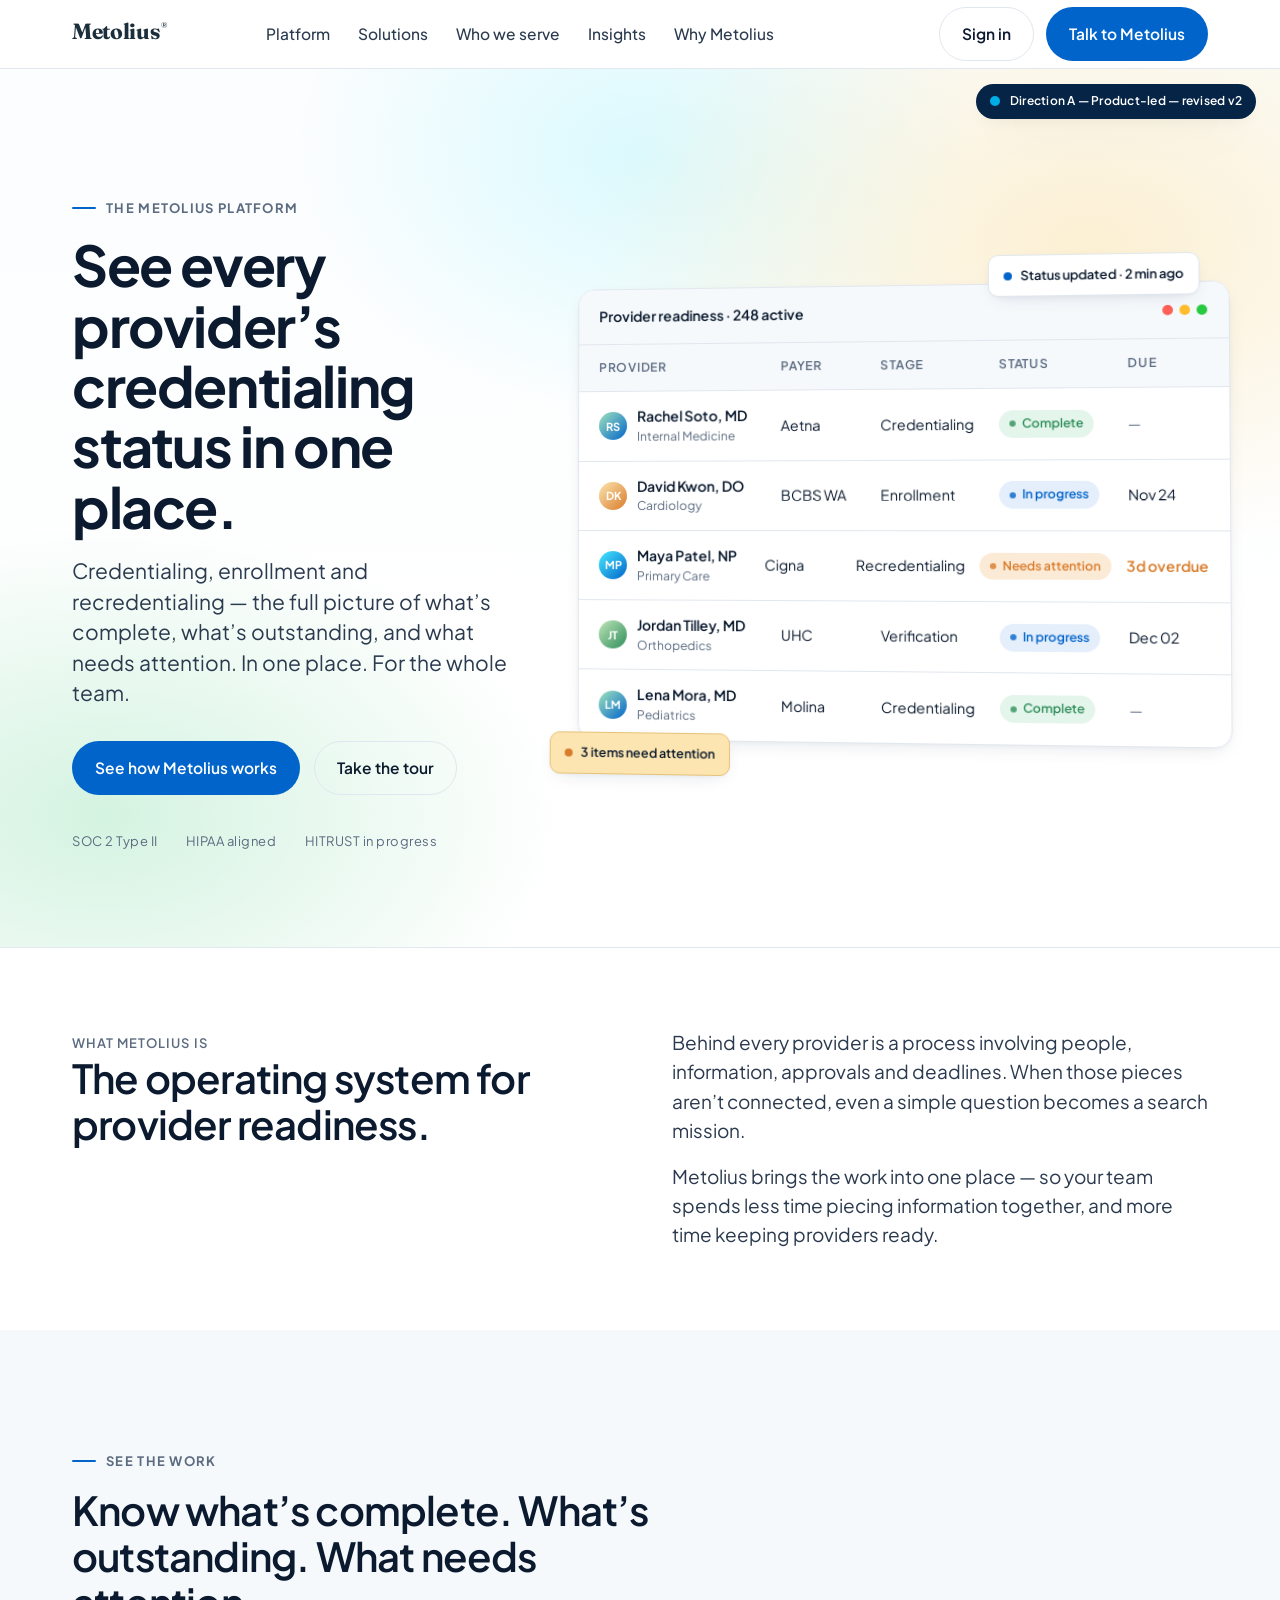
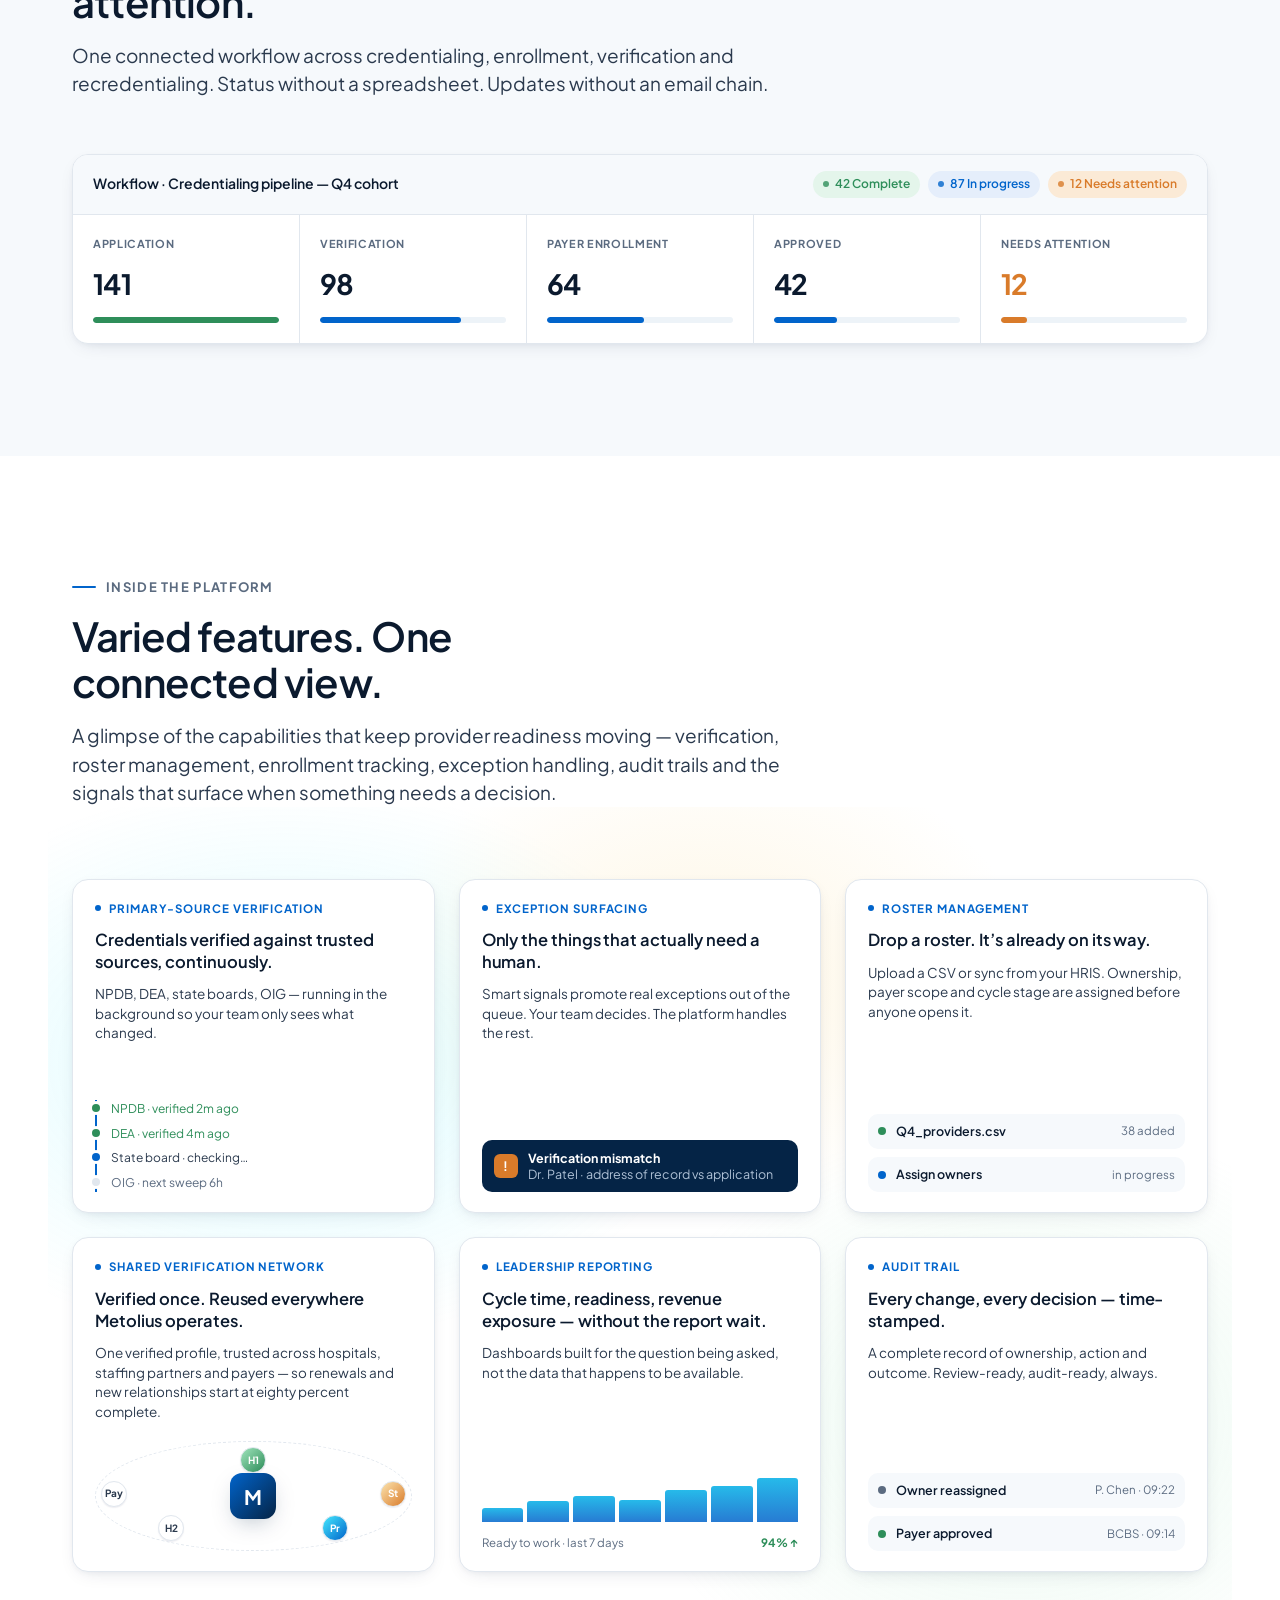
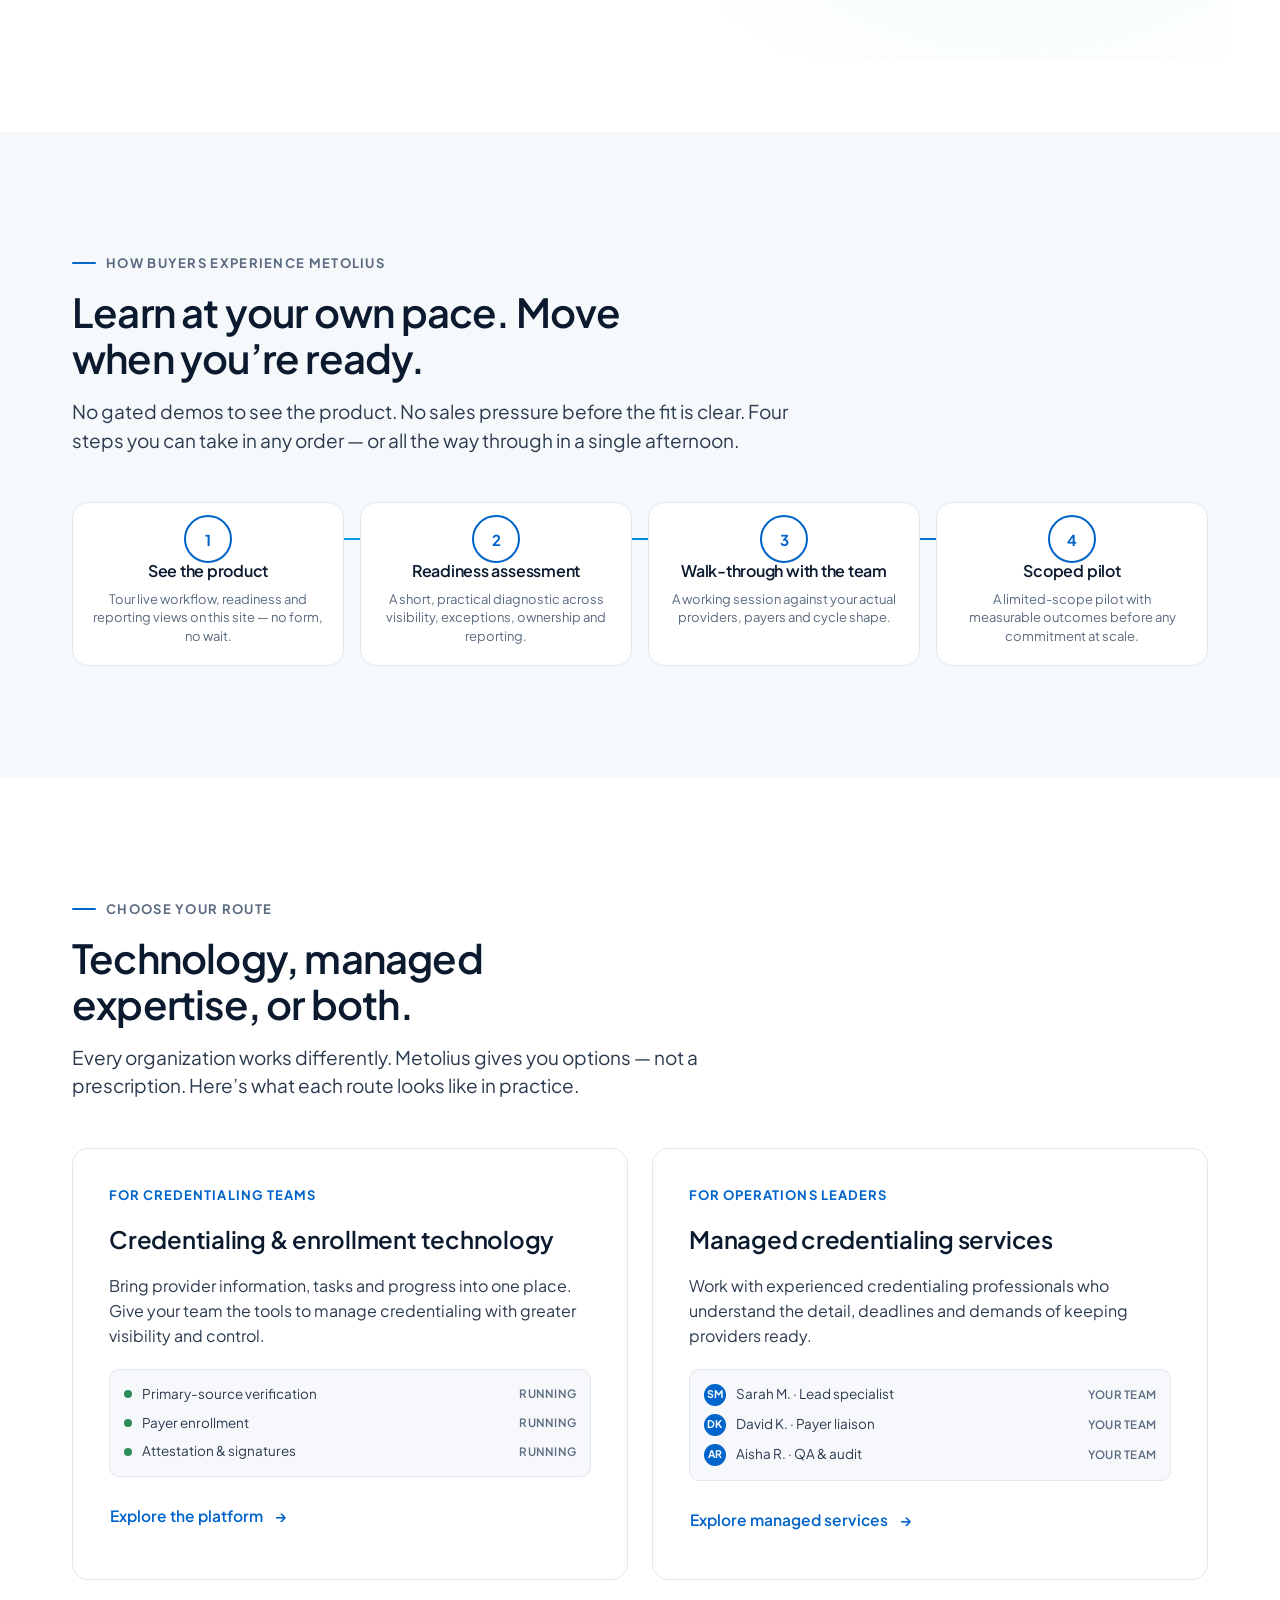
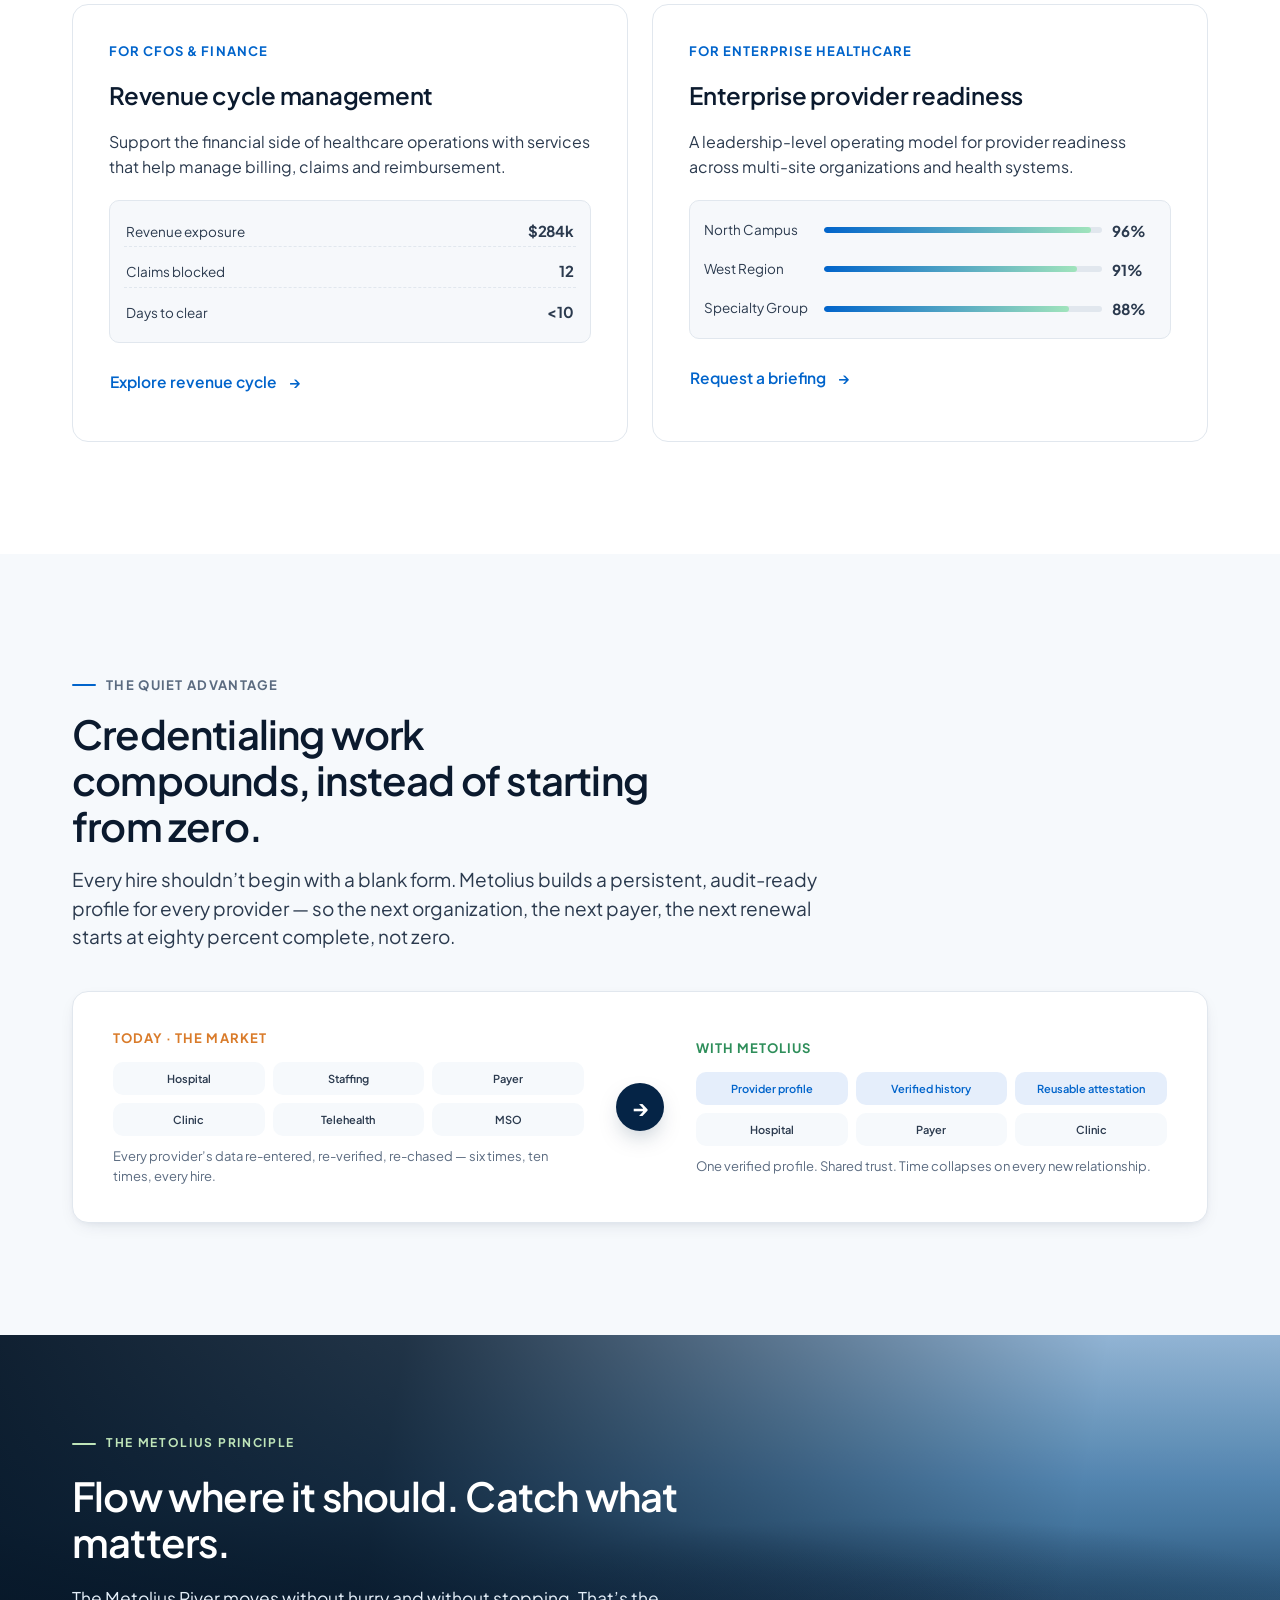
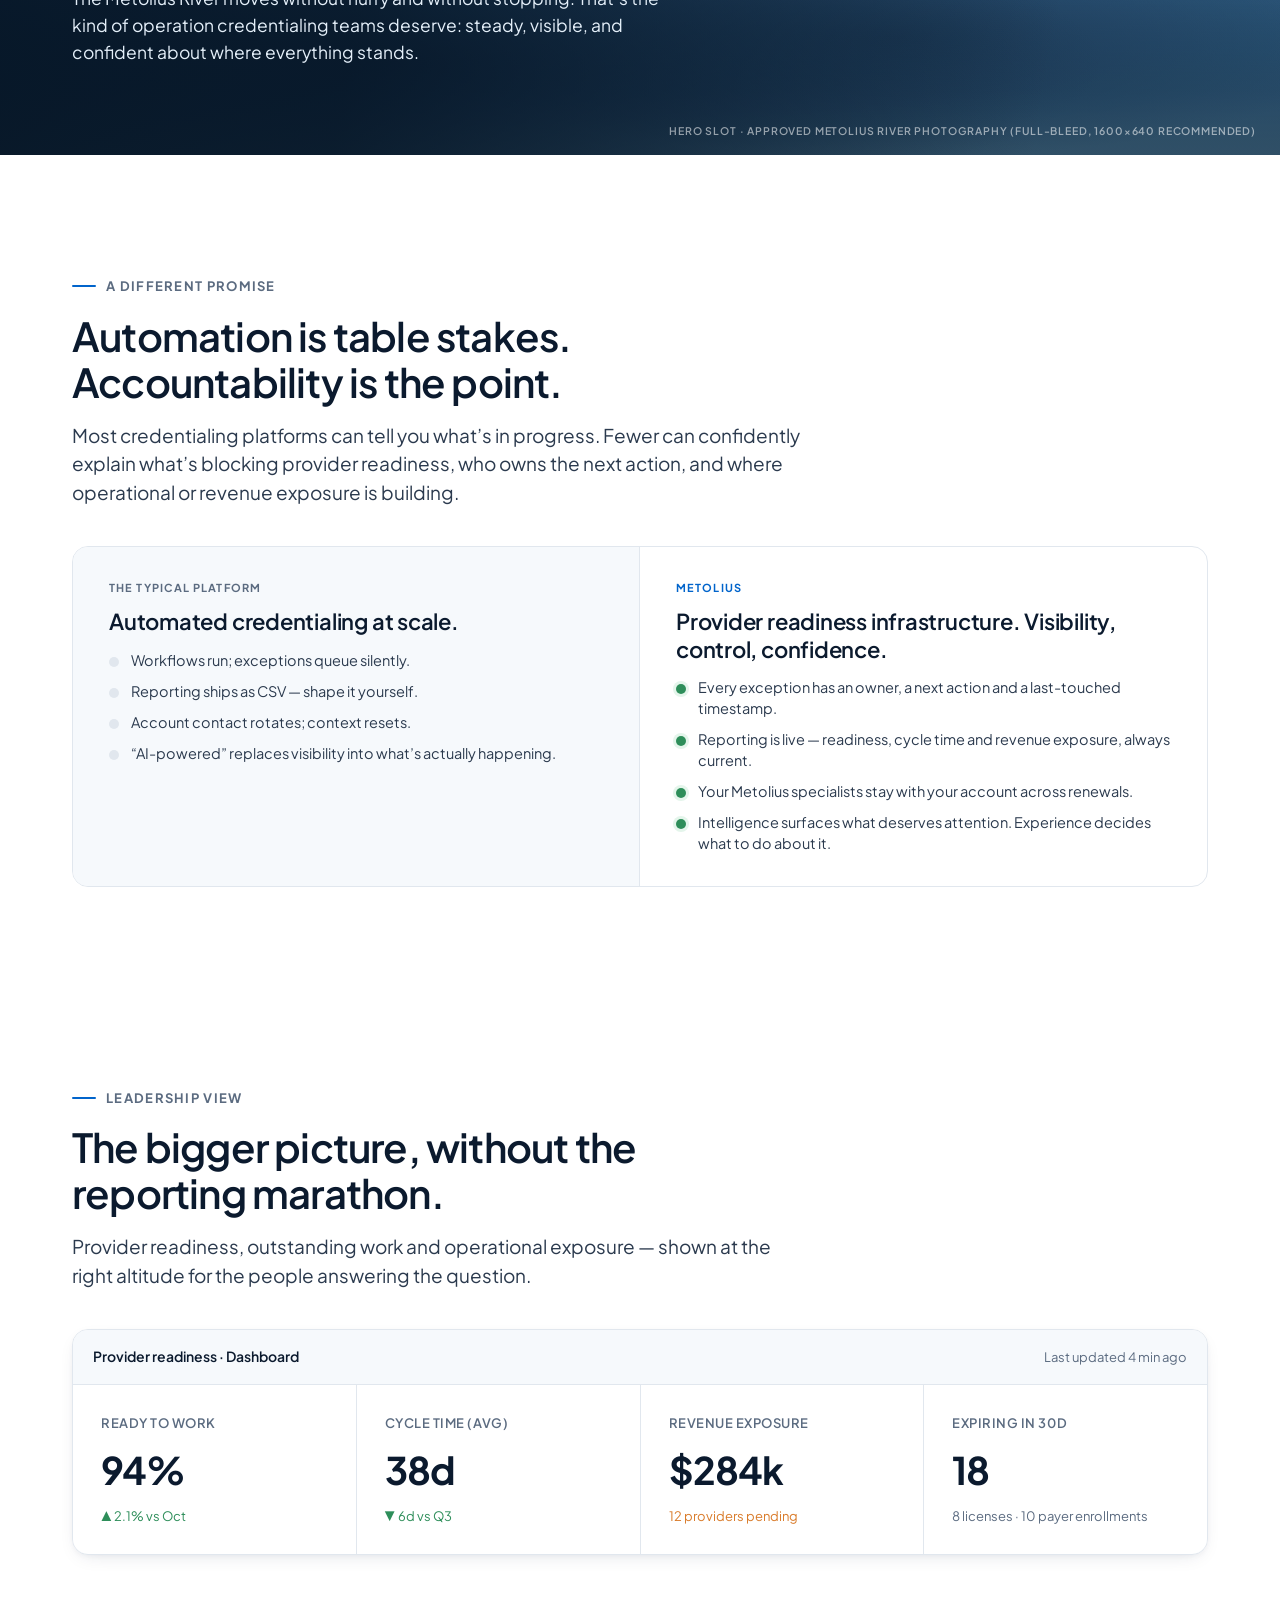
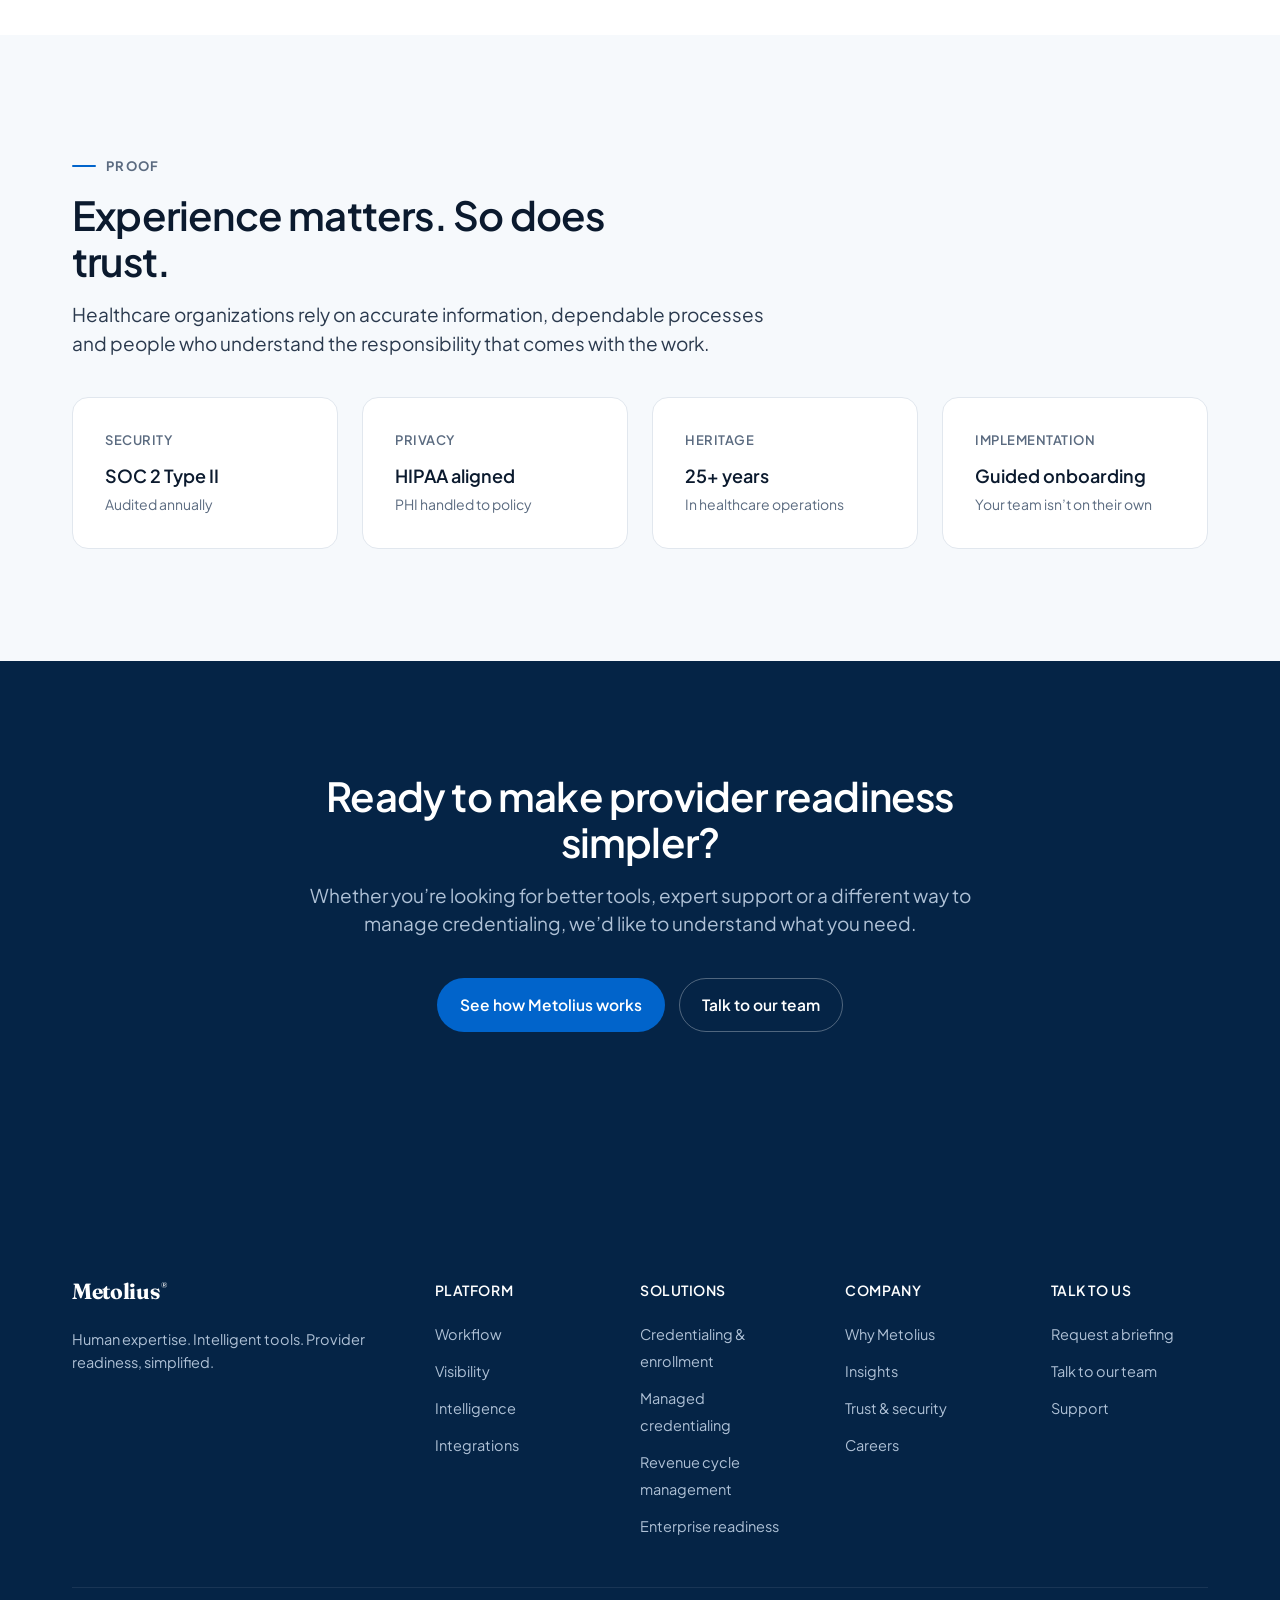
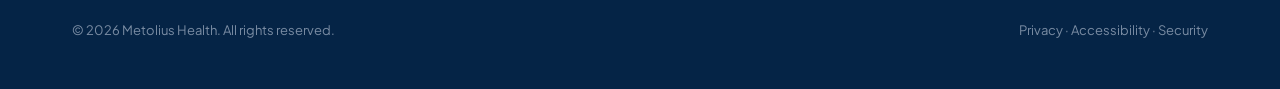
==== commit e5477bf2: "Metolius wordmark: replace invented SVG placeholder with real brand match (bold serif, dark navy, ® " ====
--- a/A-product/index.html
+++ b/A-product/index.html
@@ -6,7 +6,7 @@
   <title>Metolius — Direction A (v2): Product-led, revised</title>
   <link rel="preconnect" href="https://fonts.googleapis.com">
   <link rel="preconnect" href="https://fonts.gstatic.com" crossorigin>
-  <link href="https://fonts.googleapis.com/css2?family=Plus+Jakarta+Sans:wght@400;500;600;700;800&display=swap" rel="stylesheet">
+  <link href="https://fonts.googleapis.com/css2?family=Plus+Jakarta+Sans:wght@400;500;600;700;800&family=Fraunces:opsz,wght@9..144,600;9..144,700;9..144,800&display=swap" rel="stylesheet">
   <link rel="stylesheet" href="../shared/tokens.css">
   <link rel="stylesheet" href="../shared/base.css">
   <style>
--- a/shared/base.css
+++ b/shared/base.css
@@ -181,8 +181,33 @@
   font-weight: 700;
   font-size: 18px;
   letter-spacing: -0.02em;
+  color: #1A2E3B;
+  text-decoration: none;
 }
 .nav__logo svg { width: 28px; height: 28px; }
+
+/* ---------- Metolius wordmark (bold serif, stand-in until real SVG arrives) ---------- */
+.m-logo--wordmark {
+  font-family: 'Fraunces', 'Freight Text Pro', 'Tiempos Text', Georgia, 'Times New Roman', serif;
+  font-weight: 700;
+  font-variation-settings: "opsz" 60;
+  font-size: 22px;
+  line-height: 1;
+  letter-spacing: -0.015em;
+  color: #1A2E3B;
+}
+.m-logo--wordmark sup {
+  font-size: 0.42em;
+  font-weight: 500;
+  vertical-align: super;
+  margin-left: 2px;
+  position: relative;
+  top: -0.15em;
+}
+.nav__logo .m-logo--wordmark { font-size: 22px; }
+/* Footer uses inverted color context */
+.footer .m-logo--wordmark { color: #FFFFFF; }
+.footer .nav__logo { color: #FFFFFF; }
 .nav__links { display: flex; align-items: center; gap: 28px; }
 .nav__links a {
   font-size: var(--t-nav);
@@ -191,6 +216,90 @@
 }
 .nav__links a:hover { color: var(--ink); }
 .nav__cta { display: flex; align-items: center; gap: 12px; }
+
+/* ---------- Burger (mobile nav trigger) ---------- */
+.nav__burger {
+  display: none;
+  align-items: center;
+  justify-content: center;
+  width: 40px; height: 40px;
+  background: transparent;
+  border: 1px solid var(--line);
+  border-radius: 10px;
+  cursor: pointer;
+  padding: 0;
+  gap: 4px;
+  flex-direction: column;
+}
+.nav__burger-bar {
+  display: block;
+  width: 18px; height: 2px;
+  background: var(--ink);
+  border-radius: 2px;
+  transition: transform 180ms ease, opacity 120ms ease;
+}
+.nav__burger.is-open .nav__burger-bar:nth-child(1) { transform: translate(0, 6px) rotate(45deg); transform-origin: center; }
+.nav__burger.is-open .nav__burger-bar:nth-child(2) { opacity: 0; transform: scaleX(0); }
+.nav__burger.is-open .nav__burger-bar:nth-child(3) { transform: translate(0, -6px) rotate(-45deg); transform-origin: center; }
+
+/* ---------- Mobile panel ---------- */
+.nav__mobile-panel {
+  border-top: 1px solid var(--line);
+  background: rgba(255,255,255,0.98);
+  backdrop-filter: saturate(140%) blur(10px);
+  -webkit-backdrop-filter: saturate(140%) blur(10px);
+  animation: navPanelIn 180ms ease;
+}
+@keyframes navPanelIn {
+  from { opacity: 0; transform: translateY(-4px); }
+  to { opacity: 1; transform: translateY(0); }
+}
+.nav__mobile-panel .container {
+  display: flex;
+  flex-direction: column;
+  padding-top: 18px;
+  padding-bottom: 22px;
+  gap: 2px;
+}
+.nav__mobile-panel a {
+  display: block;
+  padding: 14px 4px;
+  font-size: 17px;
+  font-weight: 600;
+  color: #0A2540 !important;
+  border-bottom: 1px solid var(--line);
+  letter-spacing: -0.005em;
+  text-decoration: none;
+}
+.nav__mobile-panel a:last-child { border-bottom: 0; }
+.nav__mobile-panel .nav__mobile-cta {
+  display: flex;
+  flex-direction: column;
+  gap: 10px;
+  margin-top: 18px;
+  border-bottom: 0;
+  padding: 0;
+}
+.nav__mobile-panel .nav__mobile-cta a {
+  text-align: center;
+  padding: 14px 20px;
+  border-bottom: 0;
+  font-size: 15px;
+  font-weight: 600;
+}
+/* Scope-escape: wrap as attribute-selector so Chromium parses the compound
+   .class.class under descendant chain correctly. */
+.nav__mobile-panel a[class~="btn--primary"] {
+  background: var(--blue) !important;
+  color: #FFFFFF !important;
+  border: 0 !important;
+}
+.nav__mobile-panel a[class~="btn--ghost"] {
+  background: transparent !important;
+  color: var(--ink) !important;
+  border: 1px solid var(--line) !important;
+}
+body.nav-open { overflow: hidden; }
 
 /* ---------- Product UI (recurring motif) ---------- */
 .ui-card {
@@ -664,9 +773,11 @@
 }
 .river-band__scrim {
   position: absolute; inset: 0;
+  /* Left-weighted scrim: guarantee type-contrast even when a real photo lands.
+     Keeps the right half open for the river view. */
   background:
-    linear-gradient(100deg, rgba(5, 20, 36, 0.78) 0%, rgba(5, 20, 36, 0.55) 40%, rgba(5, 20, 36, 0) 75%),
-    linear-gradient(0deg, rgba(5, 20, 36, 0.35) 0%, rgba(5, 20, 36, 0) 55%);
+    linear-gradient(100deg, rgba(5, 20, 36, 0.92) 0%, rgba(5, 20, 36, 0.80) 30%, rgba(5, 20, 36, 0.35) 60%, rgba(5, 20, 36, 0) 82%),
+    linear-gradient(0deg, rgba(5, 20, 36, 0.45) 0%, rgba(5, 20, 36, 0) 55%);
 }
 .river-band::before {
   /* water-surface ripple lines */
@@ -710,6 +821,7 @@
   letter-spacing: -0.02em;
   max-width: 22ch;
   margin: 0 0 20px;
+  color: #FFFFFF;
 }
 .river-band__sub {
   font-size: 17.5px;
@@ -1080,3 +1192,250 @@
   background: var(--accent);
   border-radius: 2px;
 }
+
+/* ============================================================
+ * RESPONSIVE LAYER  (added 2026-11-25 for Nicola v2 review)
+ * Two breakpoints:
+ *   - 960px: tablet  (hero stacks, side-by-side grids collapse to 2-col or 1-col)
+ *   - 640px: mobile  (nav collapses to logo+CTA, all grids stack, fluid type)
+ * The site was built desktop-first with zero media queries; this block
+ * backfills a responsive floor so A + B render cleanly on phone / tablet.
+ * ============================================================ */
+
+/* Tablet reflow */
+@media (max-width: 960px) {
+  .container { padding: 0 24px; }
+
+  /* Nav: shrink link set, keep CTA */
+  .nav__links { gap: 20px; font-size: 14px; }
+
+  /* Footer: 5-col -> 2-col at tablet */
+  .footer__grid {
+    grid-template-columns: 2fr 1fr 1fr !important;
+    gap: 36px !important;
+  }
+
+  /* Hero grids go column at tablet so the product card + copy breathe.
+     !important because each hero's inline <style> block defines these at
+     the same specificity and wins source order; the responsive floor has
+     to beat that cleanly. */
+  .hero-A__grid,
+  .hero-B__grid {
+    grid-template-columns: 1fr !important;
+    gap: 36px !important;
+  }
+  /* The perspective transform on hero-A__ui causes 3D width to overflow
+     at narrow widths — kill it on tablet/mobile. */
+  .hero-A__ui { transform: none !important; max-width: 100%; }
+  .hero-A__ui-callout { max-width: calc(100% - 24px) !important; }
+  .hero-A__h,
+  .hero-B__h {
+    font-size: clamp(40px, 6vw, 56px);
+    max-width: 18ch;
+    line-height: 1.08;
+  }
+
+  /* Side-by-side feature grids collapse to 2-col */
+  .feature-grid--4 { grid-template-columns: repeat(2, 1fr); }
+  .feature-grid    { grid-template-columns: repeat(2, 1fr); }
+
+  /* Pop-out galley: 12-col → 6-col (so 4-wide cards become half-width) */
+  .popout-field {
+    grid-template-columns: repeat(6, 1fr);
+    gap: 20px;
+  }
+  .popout {
+    grid-column: span 6 !important;
+    grid-row: auto !important;
+  }
+
+  /* Route cards go single column */
+  .route-grid { grid-template-columns: 1fr; }
+
+  /* vs-split + moat stack */
+  .vs-split,
+  .moat {
+    grid-template-columns: 1fr;
+    gap: 24px;
+  }
+  .moat__arrow { transform: rotate(90deg); justify-self: center; }
+
+  /* Journey (4-step) → 2 × 2 */
+  .journey { grid-template-columns: repeat(2, 1fr); }
+
+  /* Leadership dashboard 4-col → 2-col */
+  .ui-card [style*="grid-template-columns: repeat(4, 1fr)"] {
+    grid-template-columns: repeat(2, 1fr) !important;
+  }
+
+  /* Direction B hero inbox-vs: stack mocks */
+  .inbox-vs {
+    grid-template-columns: 1fr !important;
+    gap: 40px !important;
+  }
+
+  /* River band: reduce min-height, re-center type */
+  .river-band { min-height: 320px; padding: 48px 0; }
+  .river-band__h { font-size: clamp(28px, 4.5vw, 36px); }
+
+  /* Section headlines scale down */
+  .section-h { font-size: clamp(32px, 5vw, 46px); line-height: 1.12; }
+
+  /* Preview-mode direction badge: pin to top-right but don't fight the nav */
+  .direction-badge {
+    top: 8px;
+    right: 12px;
+    padding: 4px 10px;
+    font-size: 10.5px;
+  }
+}
+
+/* Mobile reflow */
+@media (max-width: 640px) {
+  .container { padding: 0 20px; }
+
+  /* Nav: logo + burger. Hide inline links + inline CTAs; the mobile panel
+     holds everything. */
+  .nav__links { display: none !important; }
+  .nav__cta { display: none !important; }
+  .nav__burger { display: inline-flex !important; }
+  .nav { padding: 14px 0; }
+
+  /* Hide the dev direction-badge on phones so it doesn't crowd the hero */
+  .direction-badge { display: none; }
+
+  /* Headlines */
+  .hero-A__h,
+  .hero-B__h {
+    font-size: clamp(34px, 9vw, 44px);
+    line-height: 1.1;
+    max-width: 16ch;
+  }
+  .section-h { font-size: clamp(26px, 7vw, 36px); line-height: 1.15; }
+
+  /* All feature grids: 1-col */
+  .feature-grid, .feature-grid--4 { grid-template-columns: 1fr; gap: 20px; }
+
+  /* Pop-outs: single column */
+  .popout-field { grid-template-columns: 1fr; gap: 20px; }
+
+  /* Journey: single column */
+  .journey { grid-template-columns: 1fr; }
+
+  /* Leadership dashboard 4-col → 1-col */
+  .ui-card [style*="grid-template-columns: repeat(4, 1fr)"] {
+    grid-template-columns: 1fr !important;
+  }
+  .ui-card [style*="font-size:38px"] { font-size: 30px !important; }
+
+  /* Hero UI table: drop least-critical columns to reduce horizontal crush */
+  .ui-row, .ui-row--head {
+    grid-template-columns: minmax(0, 1.5fr) minmax(0, 1fr) minmax(0, 0.8fr) !important;
+    font-size: 12px;
+    gap: 8px !important;
+    padding: 10px 14px !important;
+  }
+  .ui-card { max-width: 100%; overflow-x: hidden; }
+
+  /* At tablet, .grid-2 should still breathe (2-col) — only flatten the gap. */
+  .grid-2 { gap: 32px; }
+  .ui-row > div:nth-child(n+4) { display: none; }
+  .ui-row--head > div:nth-child(n+4) { display: none; }
+  .ui-provider { gap: 8px; }
+  .ui-avatar { width: 26px; height: 26px; font-size: 11px; }
+
+  /* Hero floating callouts: collapse to inline below hero to stop overlap */
+  .hero-A__ui-callout,
+  .hero-B__ui-callout {
+    position: static !important;
+    display: inline-flex;
+    margin: 6px 6px 0 0 !important;
+    max-width: none !important;
+    top: auto !important; right: auto !important; bottom: auto !important; left: auto !important;
+  }
+  /* belt-and-braces body overflow lock */
+  html, body { overflow-x: hidden; max-width: 100%; }
+
+  /* Clamp the big hero headlines so they can't push their grid tracks wider than the viewport.
+     These are set inline per-page so we fight that with !important. */
+  .hero-A__h, .hero-B__h {
+    font-size: clamp(32px, 9vw, 44px) !important;
+    line-height: 1.08 !important;
+    letter-spacing: -0.02em !important;
+    max-width: 100% !important;
+    word-break: break-word;
+  }
+  .hero-A__sub, .hero-B__sub,
+  .hero-A p, .hero-B p {
+    font-size: 16px !important;
+    line-height: 1.5 !important;
+    max-width: 100% !important;
+  }
+  /* Make hero grid cells fill width, not stretch via content */
+  .hero-A__grid > *, .hero-B__grid > * { min-width: 0; max-width: 100%; }
+
+  /* Button row: full-width stacked buttons on mobile */
+  .btn-row { flex-direction: column; align-items: stretch; gap: 10px; }
+  .btn { justify-content: center; }
+
+  /* Padding on mocks inside Direction B hero */
+  .mock__chrome, .inbox-row, .inbox-signature { padding-left: 12px; padding-right: 12px; }
+
+  /* Route card UI blocks: tighter */
+  .route__ui { font-size: 12.5px; padding: 12px; }
+  .route__ui-site { grid-template-columns: 90px 1fr 40px; }
+
+  /* Section vertical rhythm compresses */
+  .section { padding: 56px 0; }
+  .section--tight { padding: 40px 0; }
+
+  /* River band min-height scales back further */
+  .river-band { min-height: 260px; padding: 40px 0; }
+  .river-band__inner { padding: 0 20px; }
+  .river-band__placeholder-tag { bottom: 10px; right: 14px; }
+
+  /* Nav-dark CTA section: keep type sizes reasonable */
+  .section--dark .section-h { font-size: clamp(26px, 7vw, 34px); }
+
+  /* VS split cards: tighten padding */
+  .vs-split__col { padding: 24px; }
+
+  /* MOAT nodes wrap */
+  .moat__nodes { gap: 6px; }
+  .moat__node { font-size: 12px; padding: 6px 10px; }
+
+  /* .grid-2 — the generic 2-col intro grid — stacks on mobile */
+  .grid-2 { grid-template-columns: 1fr !important; gap: 32px !important; }
+
+  /* Inline repeat(N,1fr) grids in A/B stack to 1-col on mobile */
+  [style*="grid-template-columns:repeat(5"],
+  [style*="grid-template-columns: repeat(5"] {
+    grid-template-columns: 1fr 1fr !important;
+  }
+  [style*="grid-template-columns:repeat(4"],
+  [style*="grid-template-columns: repeat(4"] {
+    grid-template-columns: 1fr 1fr !important;
+  }
+
+  /* Pill rows in ui-card headers wrap on mobile */
+  .ui-card__header { flex-wrap: wrap; gap: 10px; padding: 14px 16px; }
+  .ui-card__header > div { flex-wrap: wrap; gap: 6px !important; }
+  .pill { font-size: 11px; padding: 4px 8px; }
+
+  /* Confess (B-specific) */
+  .confess { padding: 32px 20px; }
+
+  /* Popout UI chip bits */
+  .popout-ring { transform: scale(0.85); transform-origin: left top; margin-bottom: -40px; }
+
+  /* Footer: 5-col -> 1-col */
+  .footer__grid {
+    grid-template-columns: 1fr !important;
+    gap: 28px !important;
+  }
+  .footer__meta {
+    flex-direction: column;
+    gap: 8px;
+    align-items: flex-start;
+  }
+}
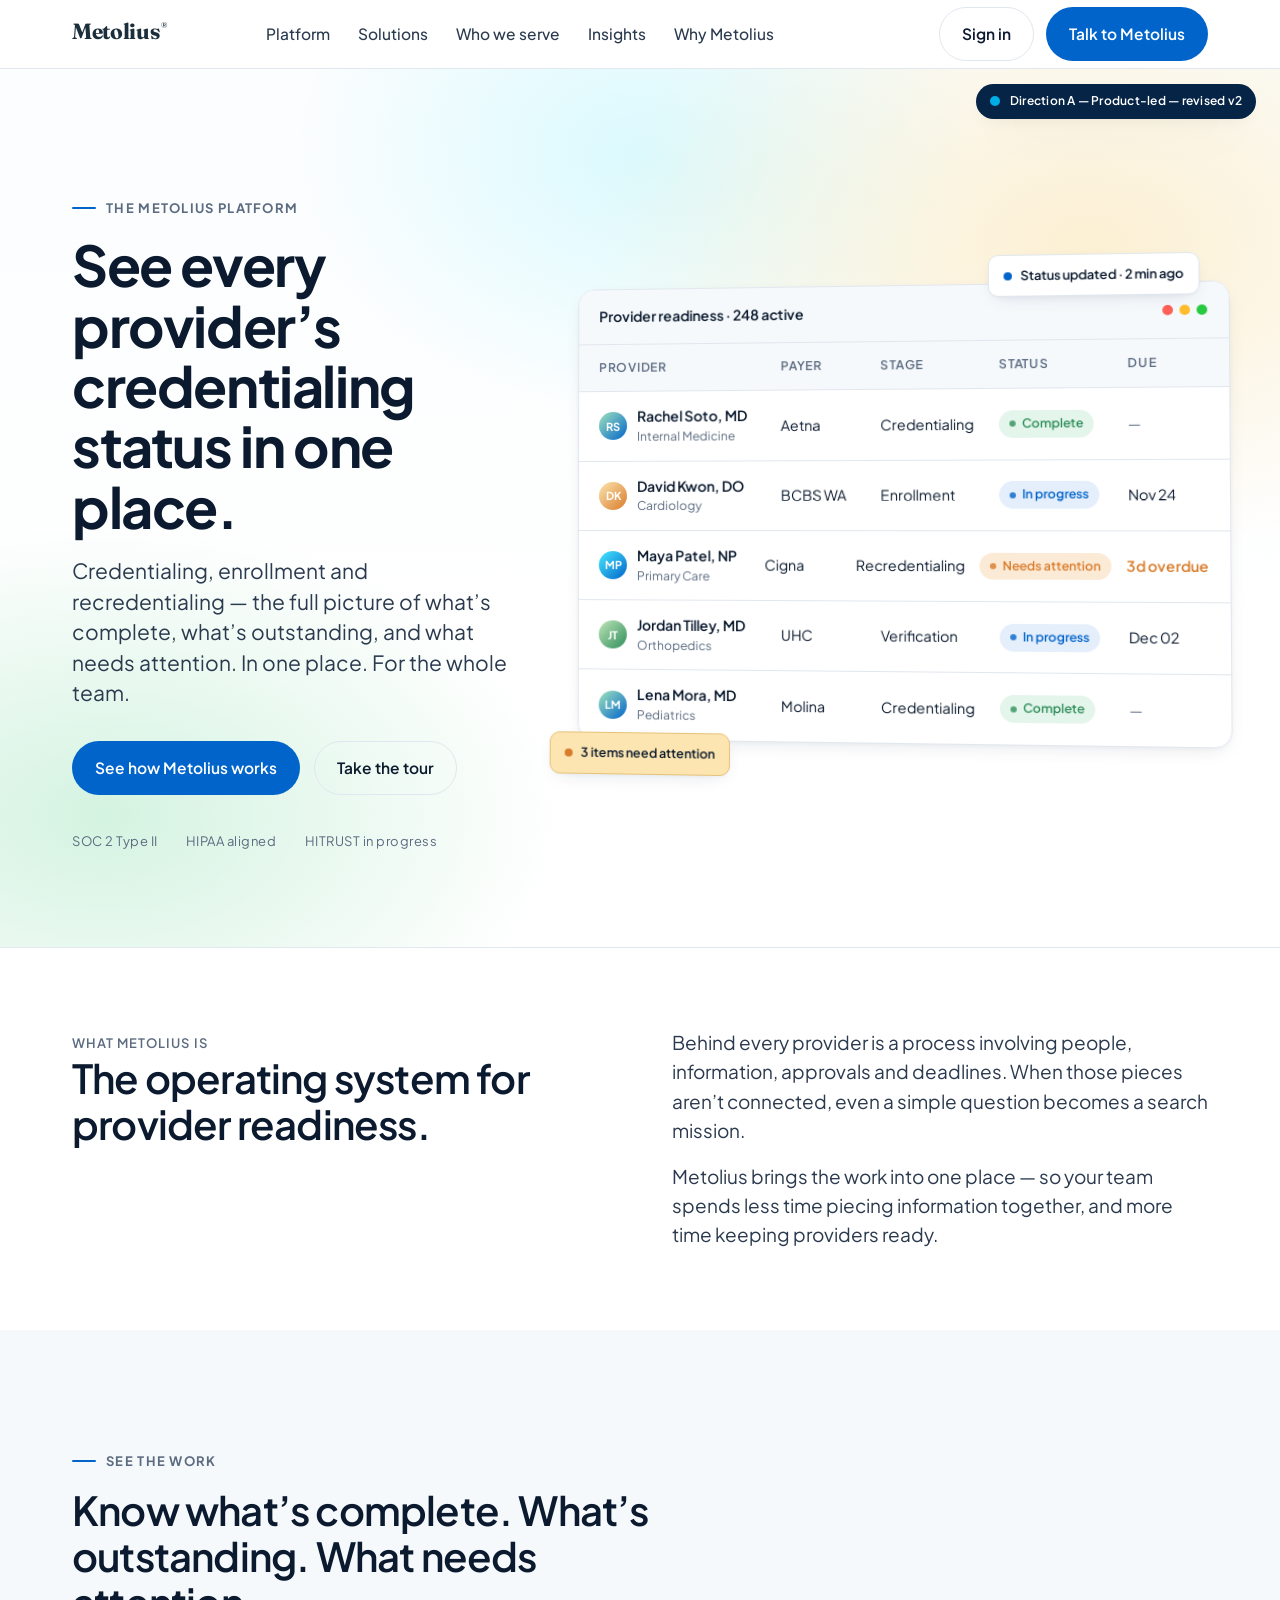
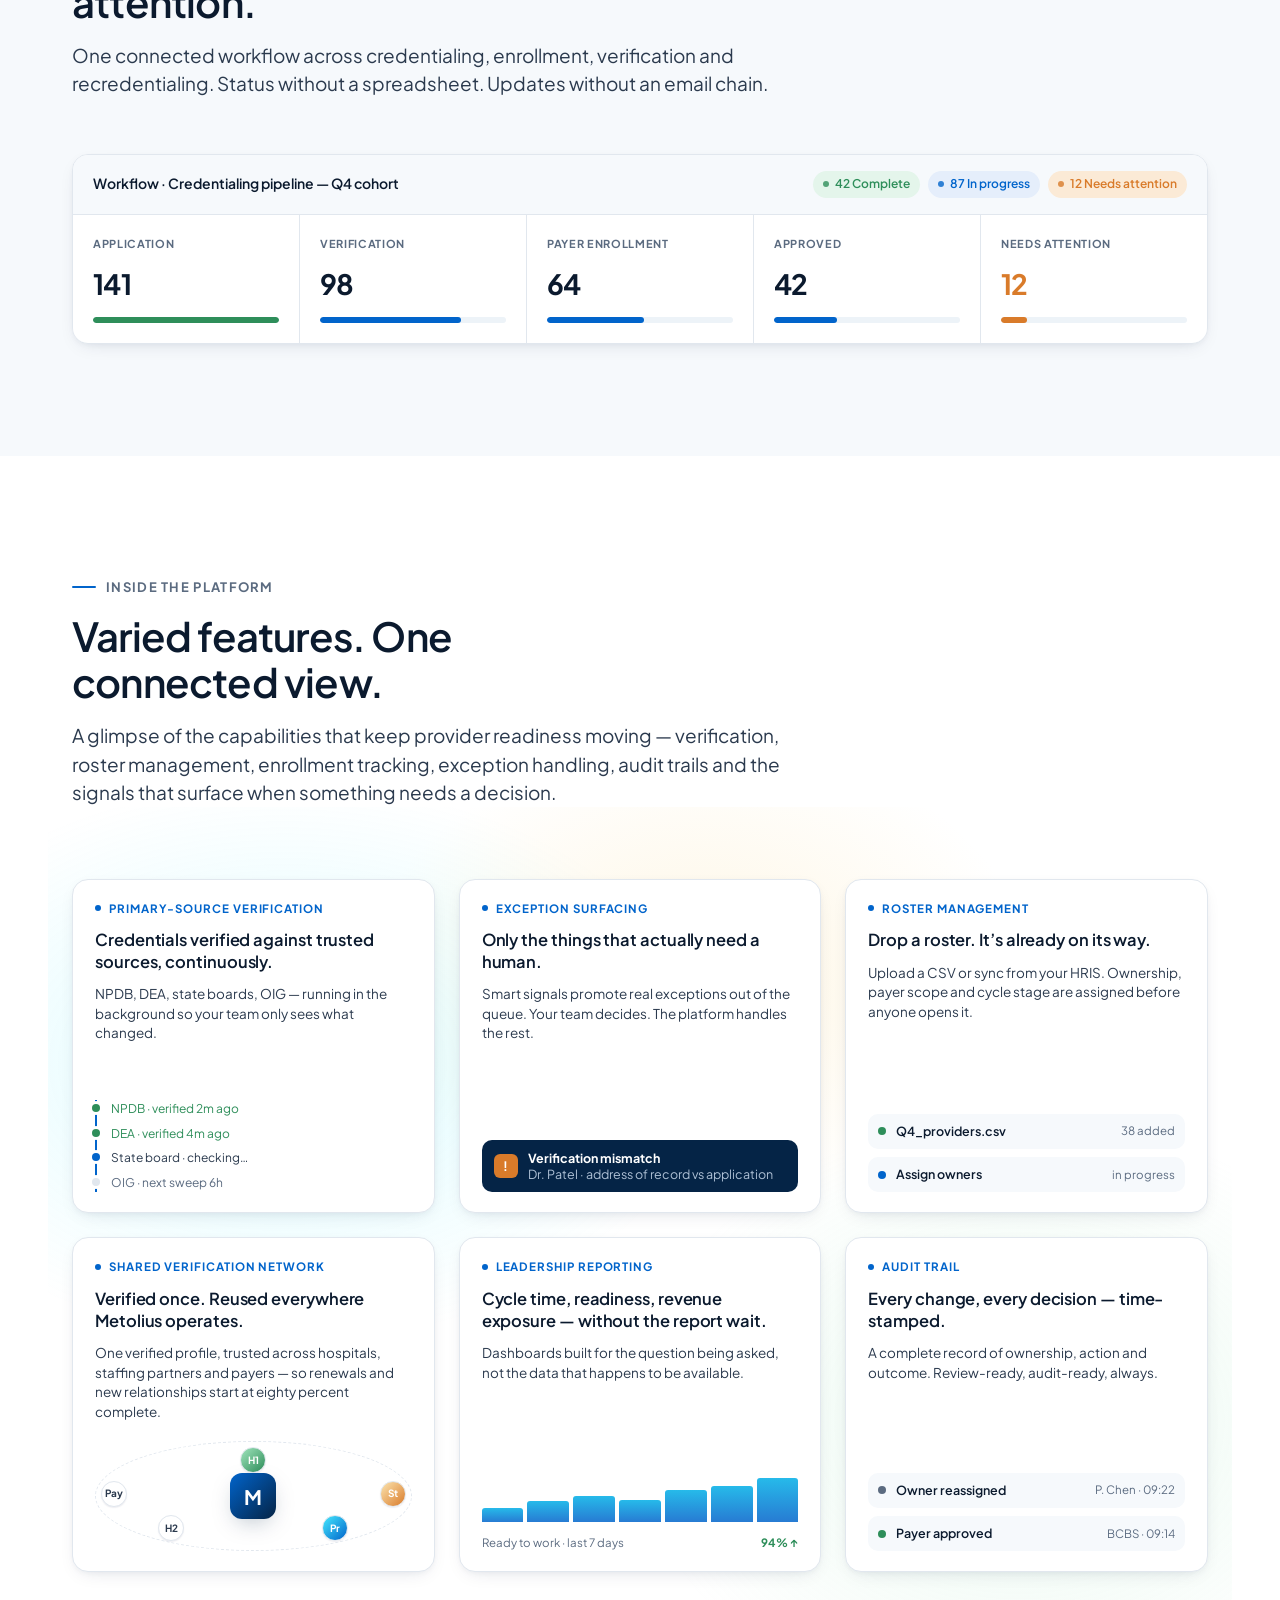
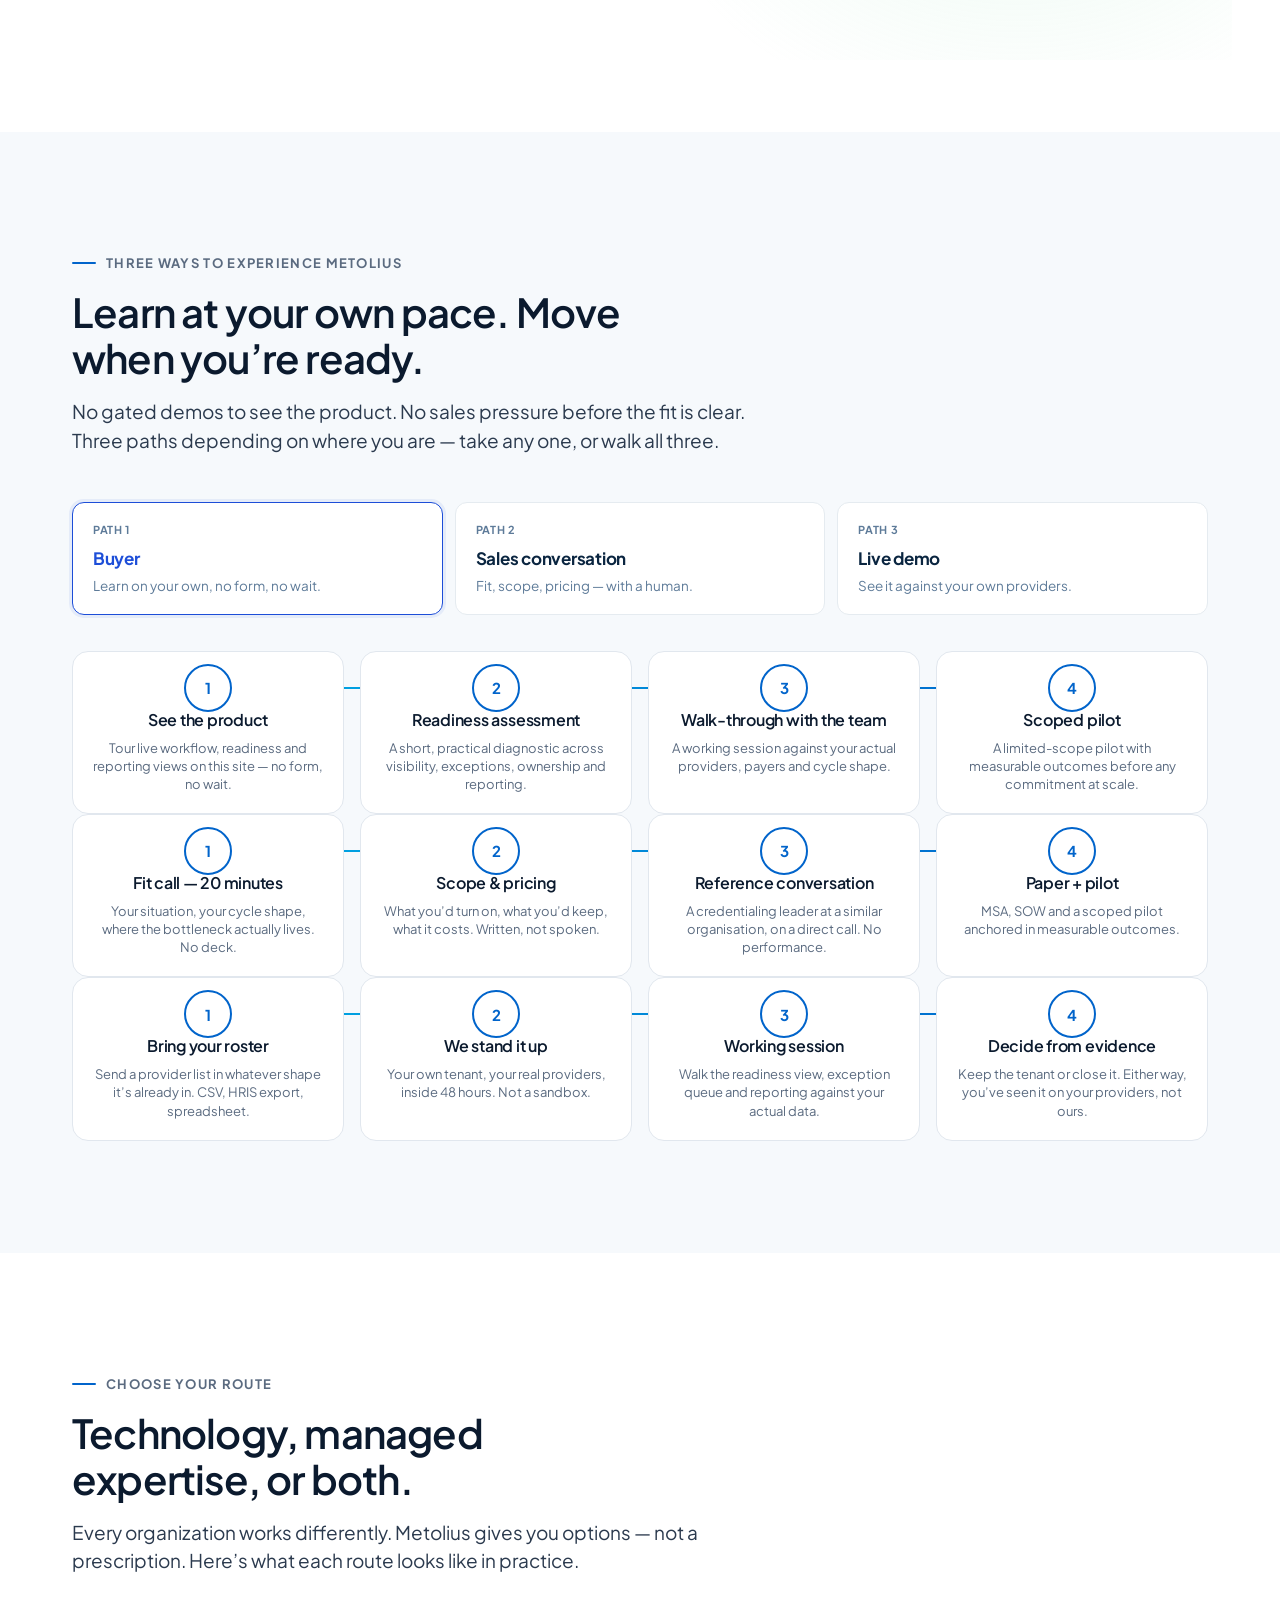
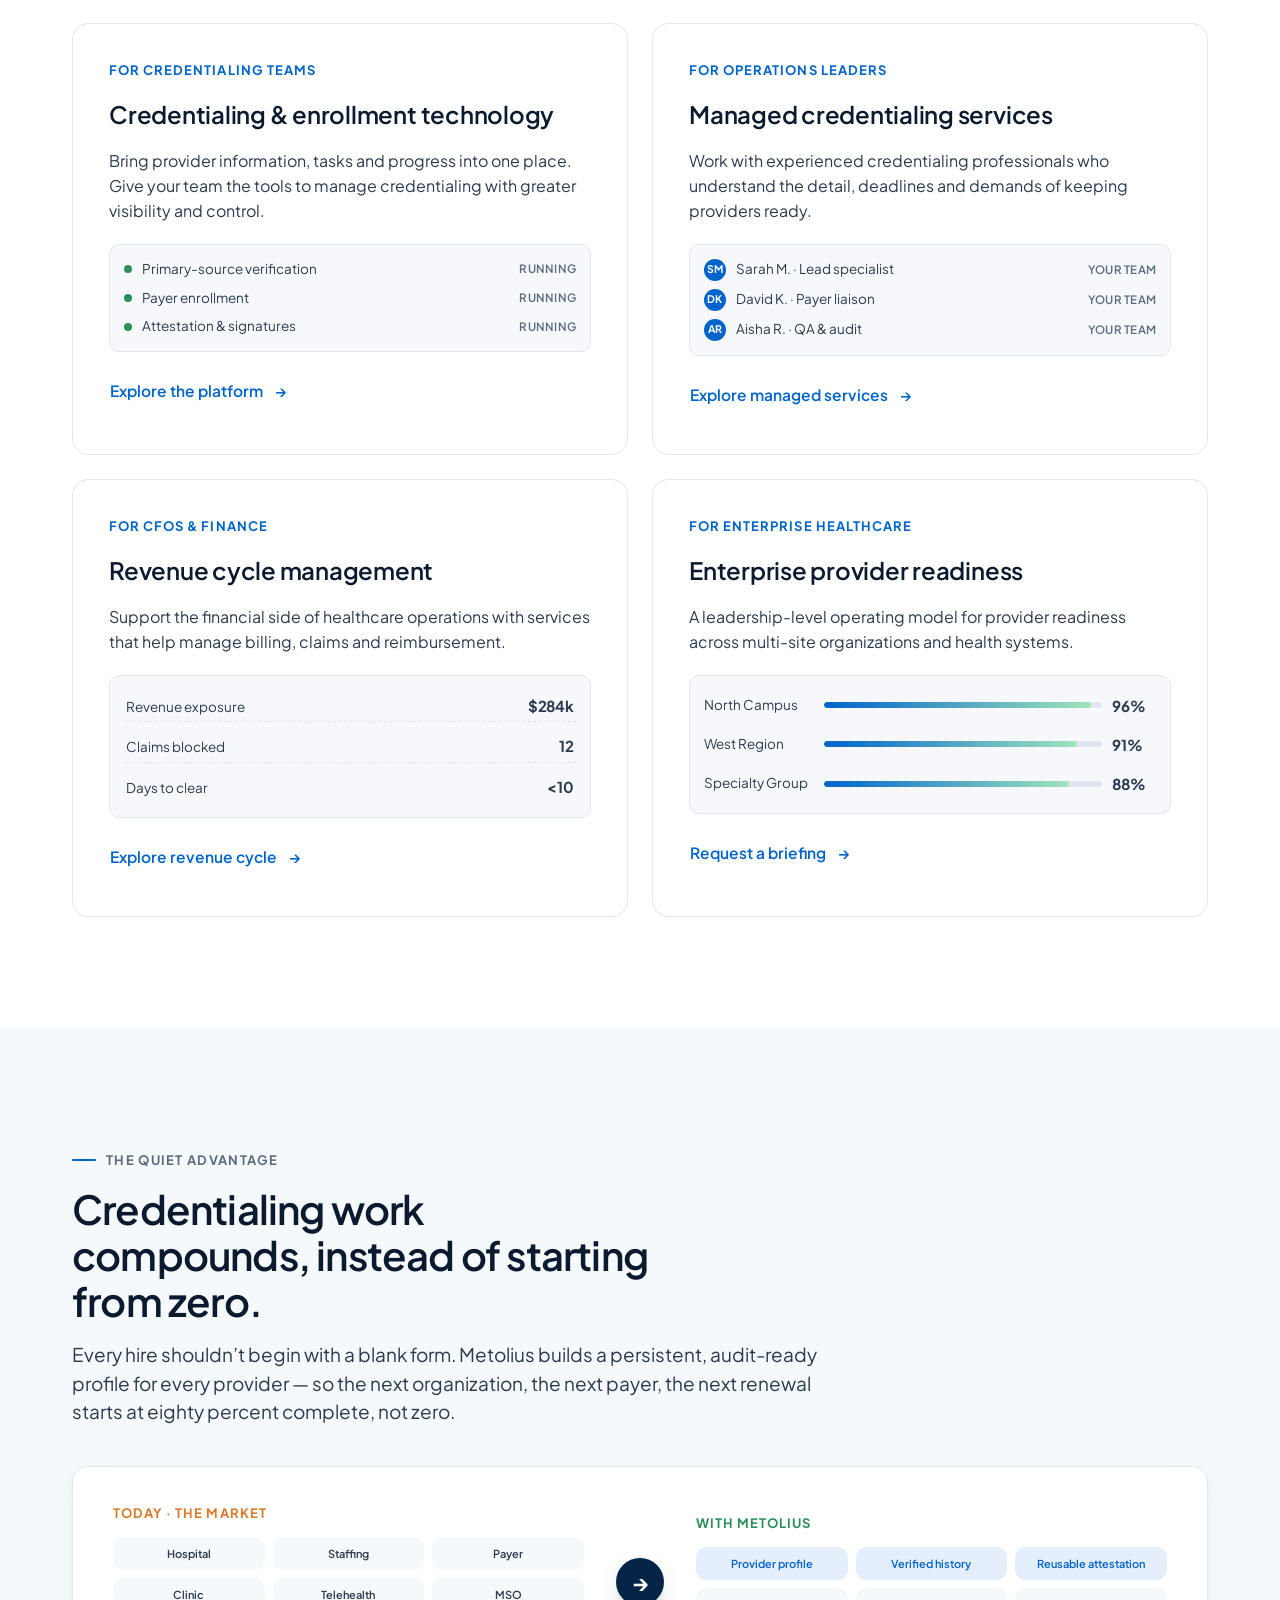
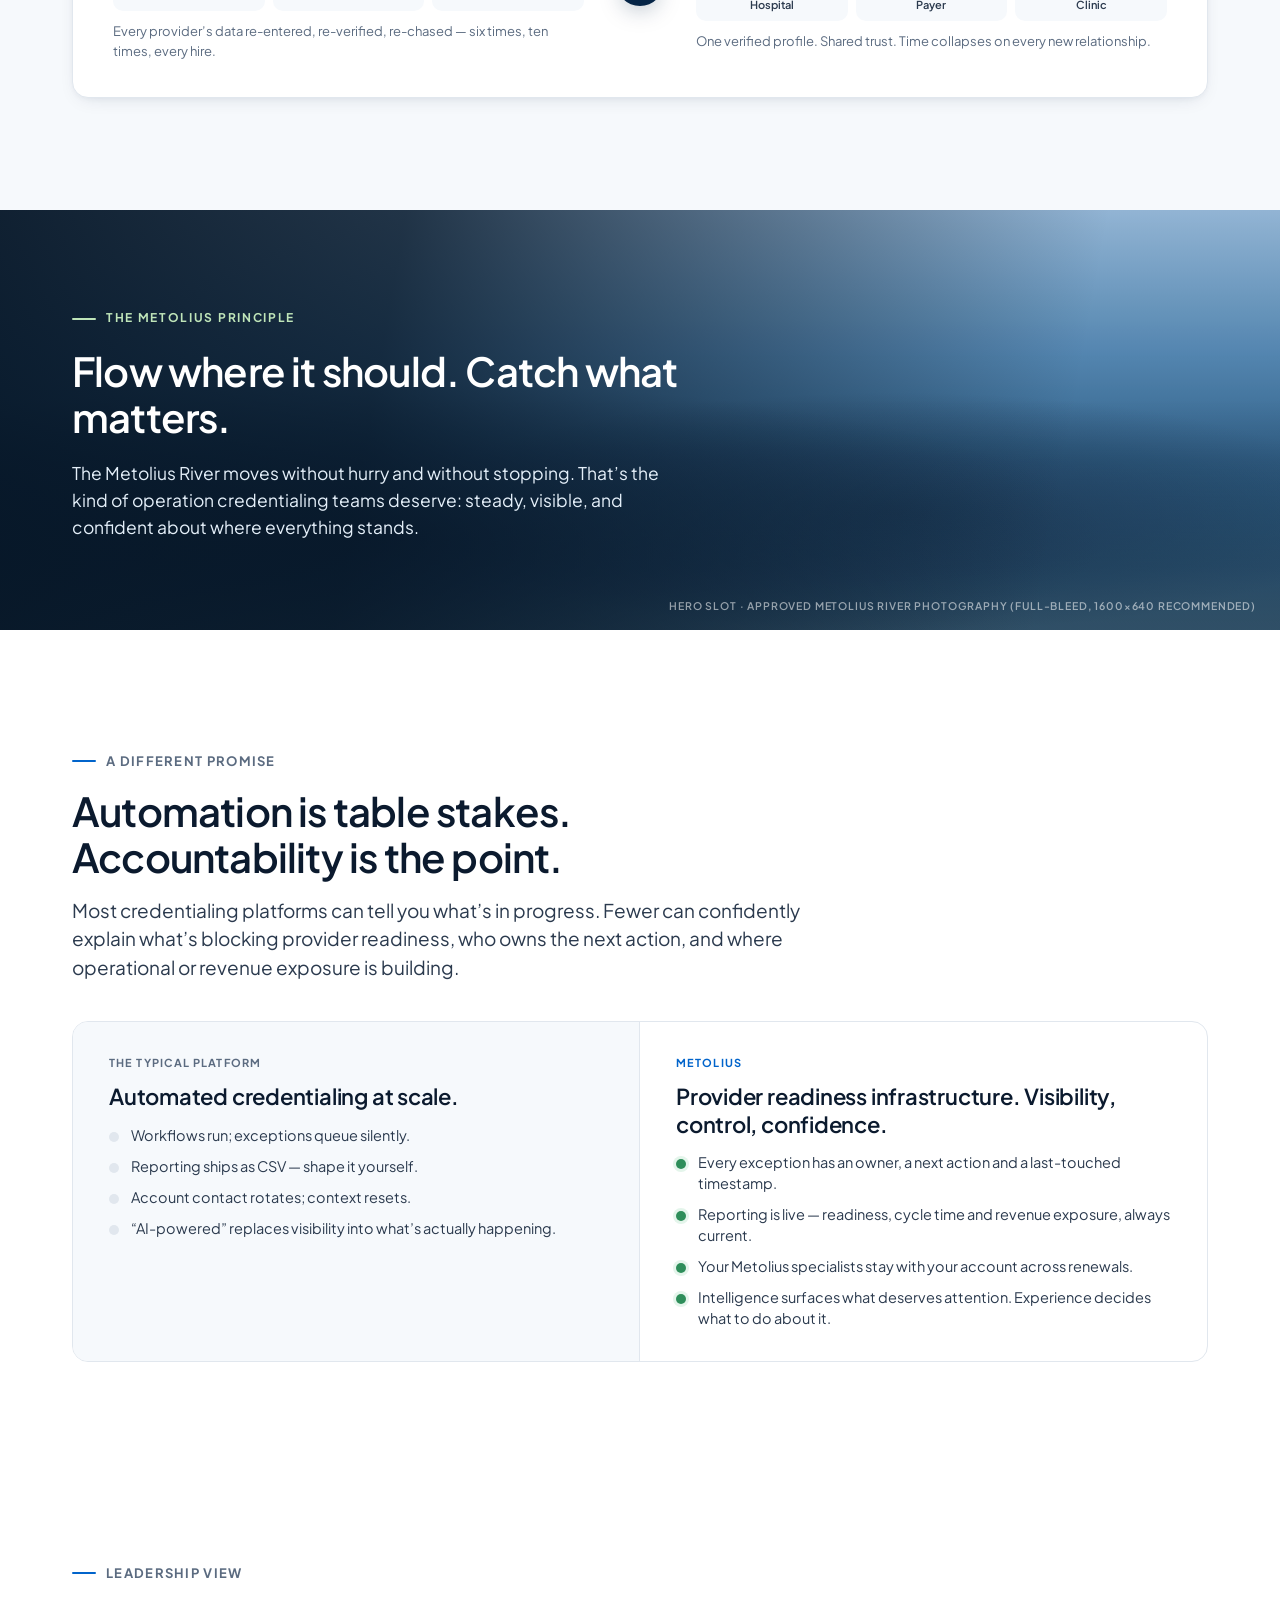
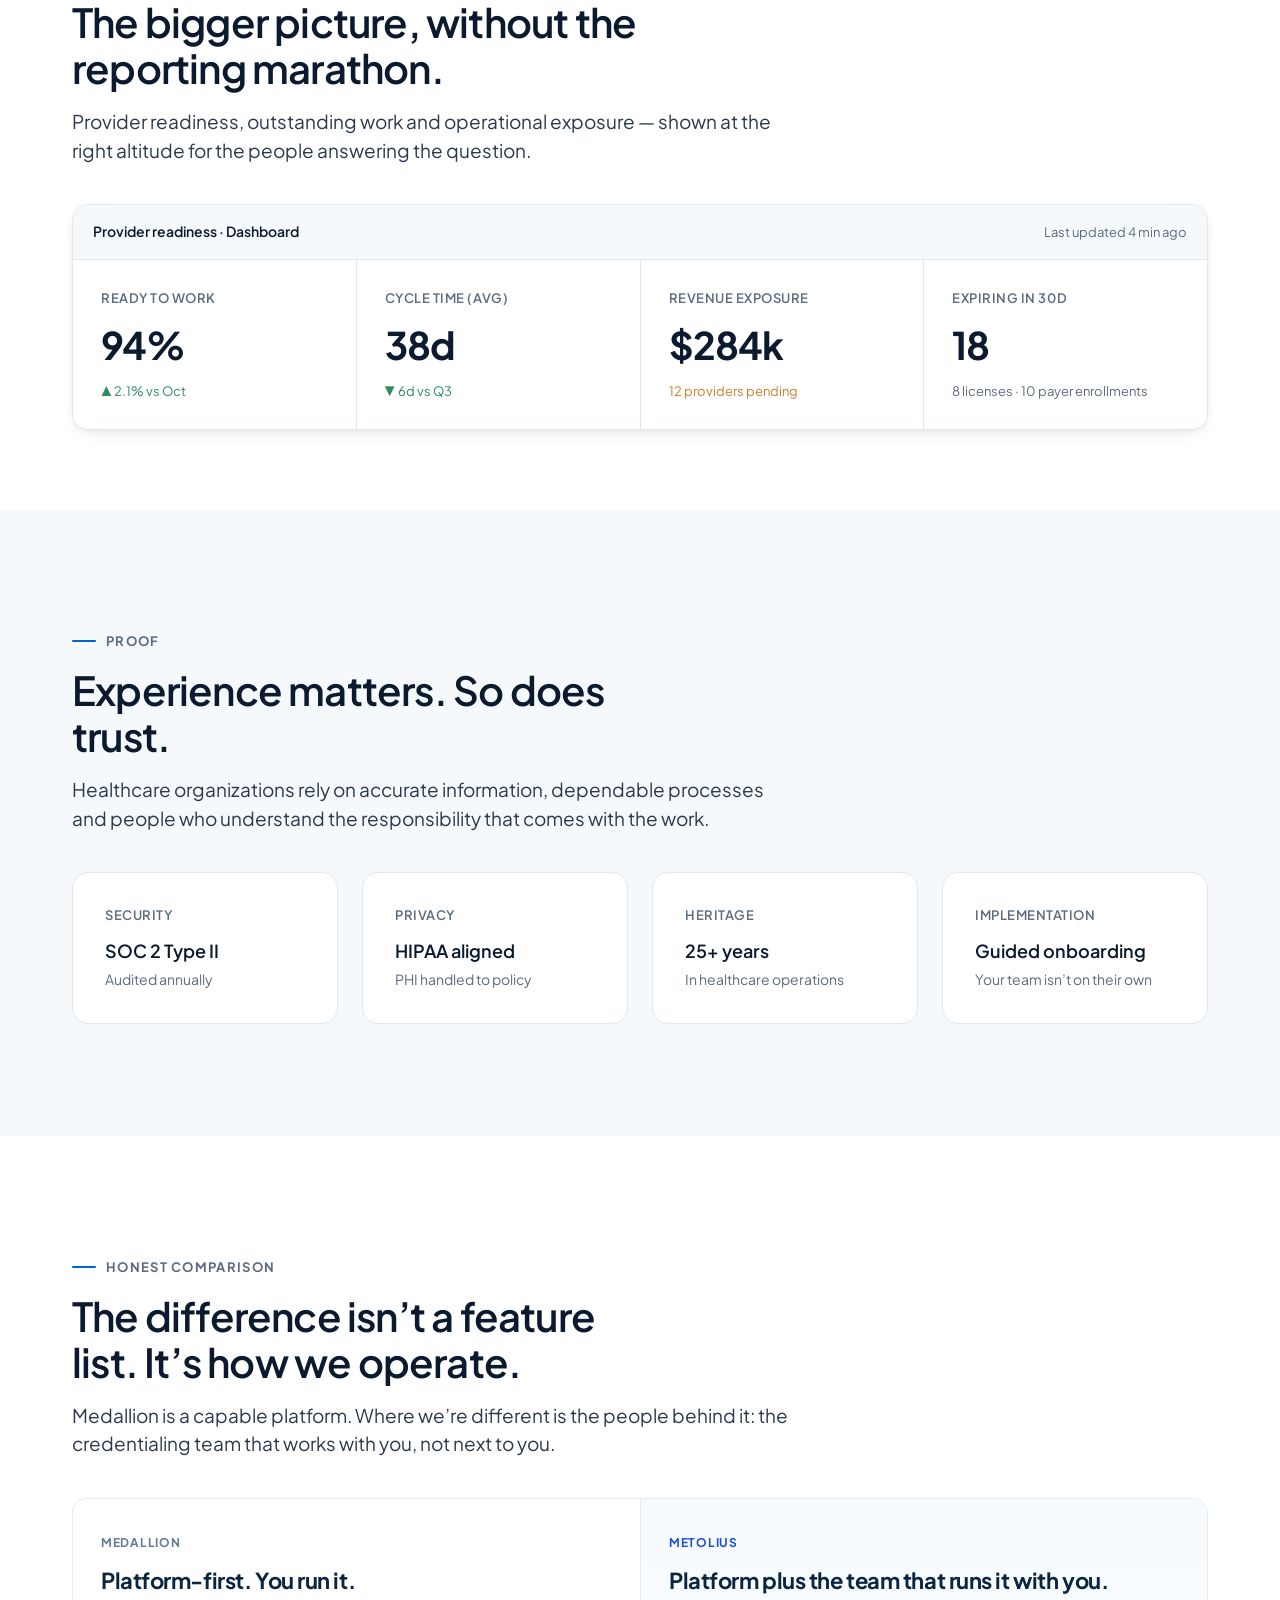
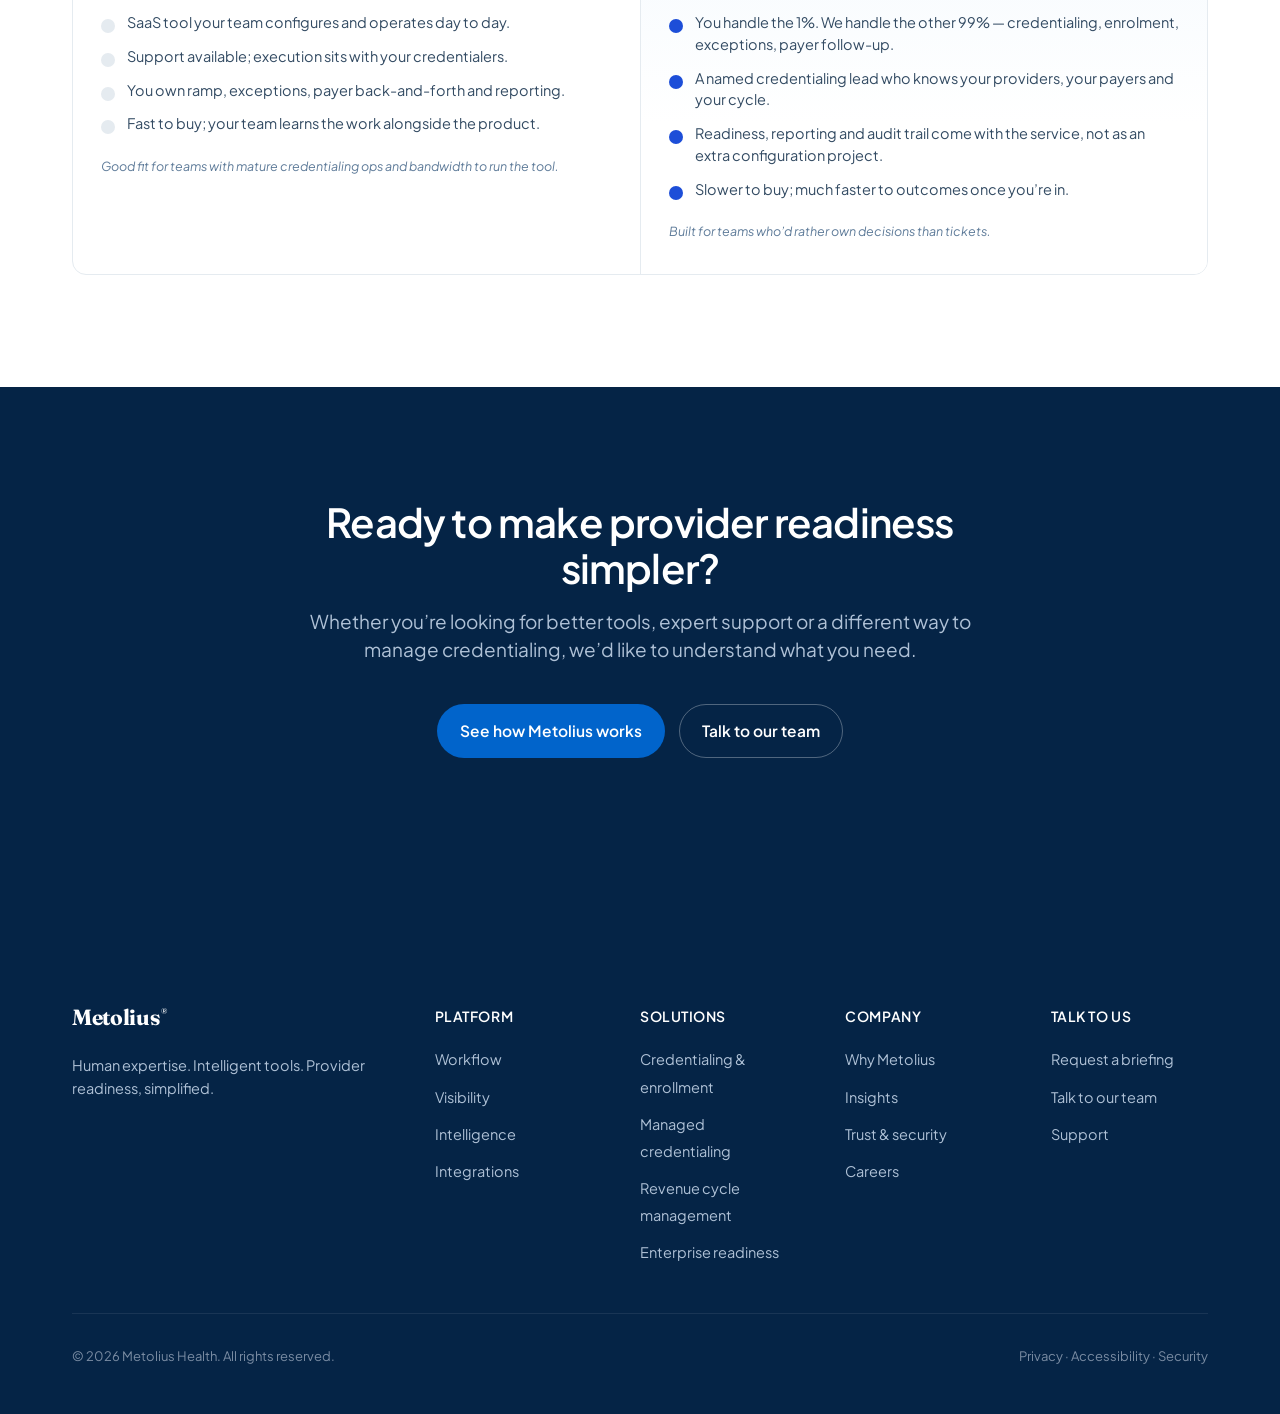
==== commit 99ae22cc: "A: three journeys (buyer/sales/demo), Medallion contrast, cache bump" ====
--- a/A-product/index.html
+++ b/A-product/index.html
@@ -7,8 +7,8 @@
   <link rel="preconnect" href="https://fonts.googleapis.com">
   <link rel="preconnect" href="https://fonts.gstatic.com" crossorigin>
   <link href="https://fonts.googleapis.com/css2?family=Plus+Jakarta+Sans:wght@400;500;600;700;800&family=Fraunces:opsz,wght@9..144,600;9..144,700;9..144,800&display=swap" rel="stylesheet">
-  <link rel="stylesheet" href="../shared/tokens.css">
-  <link rel="stylesheet" href="../shared/base.css">
+  <link rel="stylesheet" href="../shared/tokens.css?v=20261126-journey">
+  <link rel="stylesheet" href="../shared/base.css?v=20261126-journey">
   <style>
     /* Direction A v2 specifics —
      * Nicola 11/19 asks folded in:
@@ -352,18 +352,37 @@
   </div>
 </section>
 
-<!-- ============ SECTION 4 — Buyer / sales / demo journey (NEW, from GTM PDF) ============ -->
+<!-- ============ SECTION 4 — Three journeys: buyer / sales / demo (NEW, from GTM PDF) ============ -->
 <section id="journey" class="section section--soft">
   <div class="container">
     <div class="section-intro" style="max-width:720px; margin-bottom:48px;">
-      <span class="kicker">How buyers experience Metolius</span>
+      <span class="kicker">Three ways to experience Metolius</span>
       <h2 class="section-h">Learn at your own pace. Move when you&rsquo;re ready.</h2>
       <p class="section-sub">
         No gated demos to see the product. No sales pressure before the fit is clear.
-        Four steps you can take in any order &mdash; or all the way through in a single afternoon.
+        Three paths depending on where you are &mdash; take any one, or walk all three.
       </p>
     </div>
-    <div class="journey">
+
+    <div class="journey-tabs" role="tablist" aria-label="Choose a path">
+      <button class="journey-tab journey-tab--active" role="tab" aria-selected="true" data-tab="buyer">
+        <span class="journey-tab__kicker">Path 1</span>
+        <span class="journey-tab__title">Buyer</span>
+        <span class="journey-tab__sub">Learn on your own, no form, no wait.</span>
+      </button>
+      <button class="journey-tab" role="tab" aria-selected="false" data-tab="sales">
+        <span class="journey-tab__kicker">Path 2</span>
+        <span class="journey-tab__title">Sales conversation</span>
+        <span class="journey-tab__sub">Fit, scope, pricing &mdash; with a human.</span>
+      </button>
+      <button class="journey-tab" role="tab" aria-selected="false" data-tab="demo">
+        <span class="journey-tab__kicker">Path 3</span>
+        <span class="journey-tab__title">Live demo</span>
+        <span class="journey-tab__sub">See it against your own providers.</span>
+      </button>
+    </div>
+
+    <div class="journey" id="journey-buyer" role="tabpanel">
       <div class="journey__step">
         <div class="journey__num">1</div>
         <h4>See the product</h4>
@@ -383,6 +402,52 @@
         <div class="journey__num">4</div>
         <h4>Scoped pilot</h4>
         <p>A limited-scope pilot with measurable outcomes before any commitment at scale.</p>
+      </div>
+    </div>
+
+    <div class="journey" id="journey-sales" role="tabpanel" hidden>
+      <div class="journey__step">
+        <div class="journey__num">1</div>
+        <h4>Fit call &mdash; 20 minutes</h4>
+        <p>Your situation, your cycle shape, where the bottleneck actually lives. No deck.</p>
+      </div>
+      <div class="journey__step">
+        <div class="journey__num">2</div>
+        <h4>Scope &amp; pricing</h4>
+        <p>What you&rsquo;d turn on, what you&rsquo;d keep, what it costs. Written, not spoken.</p>
+      </div>
+      <div class="journey__step">
+        <div class="journey__num">3</div>
+        <h4>Reference conversation</h4>
+        <p>A credentialing leader at a similar organisation, on a direct call. No performance.</p>
+      </div>
+      <div class="journey__step">
+        <div class="journey__num">4</div>
+        <h4>Paper + pilot</h4>
+        <p>MSA, SOW and a scoped pilot anchored in measurable outcomes.</p>
+      </div>
+    </div>
+
+    <div class="journey" id="journey-demo" role="tabpanel" hidden>
+      <div class="journey__step">
+        <div class="journey__num">1</div>
+        <h4>Bring your roster</h4>
+        <p>Send a provider list in whatever shape it&rsquo;s already in. CSV, HRIS export, spreadsheet.</p>
+      </div>
+      <div class="journey__step">
+        <div class="journey__num">2</div>
+        <h4>We stand it up</h4>
+        <p>Your own tenant, your real providers, inside 48 hours. Not a sandbox.</p>
+      </div>
+      <div class="journey__step">
+        <div class="journey__num">3</div>
+        <h4>Working session</h4>
+        <p>Walk the readiness view, exception queue and reporting against your actual data.</p>
+      </div>
+      <div class="journey__step">
+        <div class="journey__num">4</div>
+        <h4>Decide from evidence</h4>
+        <p>Keep the tenant or close it. Either way, you&rsquo;ve seen it on your providers, not ours.</p>
       </div>
     </div>
   </div>
@@ -617,6 +682,48 @@
   </div>
 </section>
 
+<!-- ============ SECTION 10.5 — Medallion contrast (NEW, from MOAT + competitor PDF) ============ -->
+<section id="why-metolius-not-medallion" class="section">
+  <div class="container">
+    <div class="section-intro" style="max-width:720px; margin-bottom:36px;">
+      <span class="kicker">Honest comparison</span>
+      <h2 class="section-h">The difference isn&rsquo;t a feature list. It&rsquo;s how we operate.</h2>
+      <p class="section-sub">
+        Medallion is a capable platform. Where we&rsquo;re different is the people behind it:
+        the credentialing team that works with you, not next to you.
+      </p>
+    </div>
+    <div class="contrast-grid">
+      <div class="contrast-col">
+        <div class="contrast-col__name">Medallion</div>
+        <h3 class="contrast-col__h">Platform-first. You run it.</h3>
+        <ul class="contrast-col__list">
+          <li>SaaS tool your team configures and operates day to day.</li>
+          <li>Support available; execution sits with your credentialers.</li>
+          <li>You own ramp, exceptions, payer back-and-forth and reporting.</li>
+          <li>Fast to buy; your team learns the work alongside the product.</li>
+        </ul>
+        <div class="contrast-col__foot">
+          Good fit for teams with mature credentialing ops and bandwidth to run the tool.
+        </div>
+      </div>
+      <div class="contrast-col contrast-col--metolius">
+        <div class="contrast-col__name">Metolius</div>
+        <h3 class="contrast-col__h">Platform plus the team that runs it with you.</h3>
+        <ul class="contrast-col__list">
+          <li>You handle the 1%. We handle the other 99% &mdash; credentialing, enrolment, exceptions, payer follow-up.</li>
+          <li>A named credentialing lead who knows your providers, your payers and your cycle.</li>
+          <li>Readiness, reporting and audit trail come with the service, not as an extra configuration project.</li>
+          <li>Slower to buy; much faster to outcomes once you&rsquo;re in.</li>
+        </ul>
+        <div class="contrast-col__foot">
+          Built for teams who&rsquo;d rather own decisions than tickets.
+        </div>
+      </div>
+    </div>
+  </div>
+</section>
+
 <!-- ============ SECTION 11 — Final CTA ============ -->
 <section id="cta" class="section section--dark">
   <div class="container">
@@ -632,6 +739,6 @@
 </section>
 
 <div id="footer-mount"></div>
-<script src="../shared/shell.js"></script>
+<script src="../shared/shell.js?v=20261126-journey"></script>
 </body>
 </html>
--- a/shared/base.css
+++ b/shared/base.css
@@ -1439,3 +1439,134 @@
     align-items: flex-start;
   }
 }
+
+/* ---------- Journey tabs (buyer / sales / demo) ---------- */
+.journey-tabs {
+  display: grid;
+  grid-template-columns: repeat(3, 1fr);
+  gap: 12px;
+  margin-bottom: 36px;
+}
+.journey-tab {
+  text-align: left;
+  background: #FFFFFF;
+  border: 1px solid #E5EBF0;
+  border-radius: 12px;
+  padding: 18px 20px;
+  cursor: pointer;
+  font-family: inherit;
+  display: flex;
+  flex-direction: column;
+  gap: 6px;
+  transition: border-color 160ms ease, box-shadow 160ms ease, transform 160ms ease;
+}
+.journey-tab:hover { border-color: #C3D1DD; }
+.journey-tab__kicker {
+  font-size: 11px;
+  letter-spacing: 0.06em;
+  text-transform: uppercase;
+  color: #5E7B99;
+  font-weight: 700;
+}
+.journey-tab__title {
+  font-size: 17px;
+  font-weight: 700;
+  color: #0A2540;
+  letter-spacing: -0.015em;
+}
+.journey-tab__sub {
+  font-size: 13.5px;
+  color: #5E7B99;
+  line-height: 1.4;
+}
+.journey-tab--active {
+  border-color: #1D4ED8;
+  box-shadow: 0 0 0 3px rgba(29, 78, 216, 0.08);
+}
+.journey-tab--active .journey-tab__title { color: #1D4ED8; }
+
+@media (max-width: 720px) {
+  .journey-tabs { grid-template-columns: 1fr; }
+}
+
+/* ---------- Medallion contrast (new) ---------- */
+.contrast-grid {
+  display: grid;
+  grid-template-columns: 1fr 1fr;
+  gap: 0;
+  border: 1px solid #E5EBF0;
+  border-radius: 14px;
+  overflow: hidden;
+  background: #FFFFFF;
+}
+.contrast-col {
+  padding: 28px 28px 32px;
+}
+.contrast-col + .contrast-col {
+  border-left: 1px solid #E5EBF0;
+}
+.contrast-col--metolius {
+  background: linear-gradient(180deg, #F5FAFE 0%, #FFFFFF 60%);
+}
+.contrast-col__name {
+  display: inline-flex;
+  align-items: center;
+  gap: 8px;
+  font-size: 12px;
+  letter-spacing: 0.06em;
+  text-transform: uppercase;
+  font-weight: 700;
+  color: #5E7B99;
+  margin-bottom: 14px;
+}
+.contrast-col--metolius .contrast-col__name { color: #1D4ED8; }
+.contrast-col__h {
+  font-size: 22px;
+  font-weight: 700;
+  color: #0A2540;
+  letter-spacing: -0.02em;
+  line-height: 1.25;
+  margin: 0 0 18px;
+}
+.contrast-col__list {
+  list-style: none;
+  padding: 0;
+  margin: 0;
+  display: flex;
+  flex-direction: column;
+  gap: 12px;
+}
+.contrast-col__list li {
+  font-size: 14.5px;
+  line-height: 1.5;
+  color: #334B63;
+  padding-left: 26px;
+  position: relative;
+}
+.contrast-col__list li::before {
+  content: "";
+  position: absolute;
+  left: 0;
+  top: 7px;
+  width: 14px;
+  height: 14px;
+  border-radius: 50%;
+  background: #E5EBF0;
+}
+.contrast-col--metolius .contrast-col__list li::before {
+  background: #1D4ED8;
+}
+.contrast-col__foot {
+  margin-top: 22px;
+  font-size: 12.5px;
+  color: #5E7B99;
+  font-style: italic;
+}
+
+@media (max-width: 720px) {
+  .contrast-grid { grid-template-columns: 1fr; }
+  .contrast-col + .contrast-col {
+    border-left: none;
+    border-top: 1px solid #E5EBF0;
+  }
+}
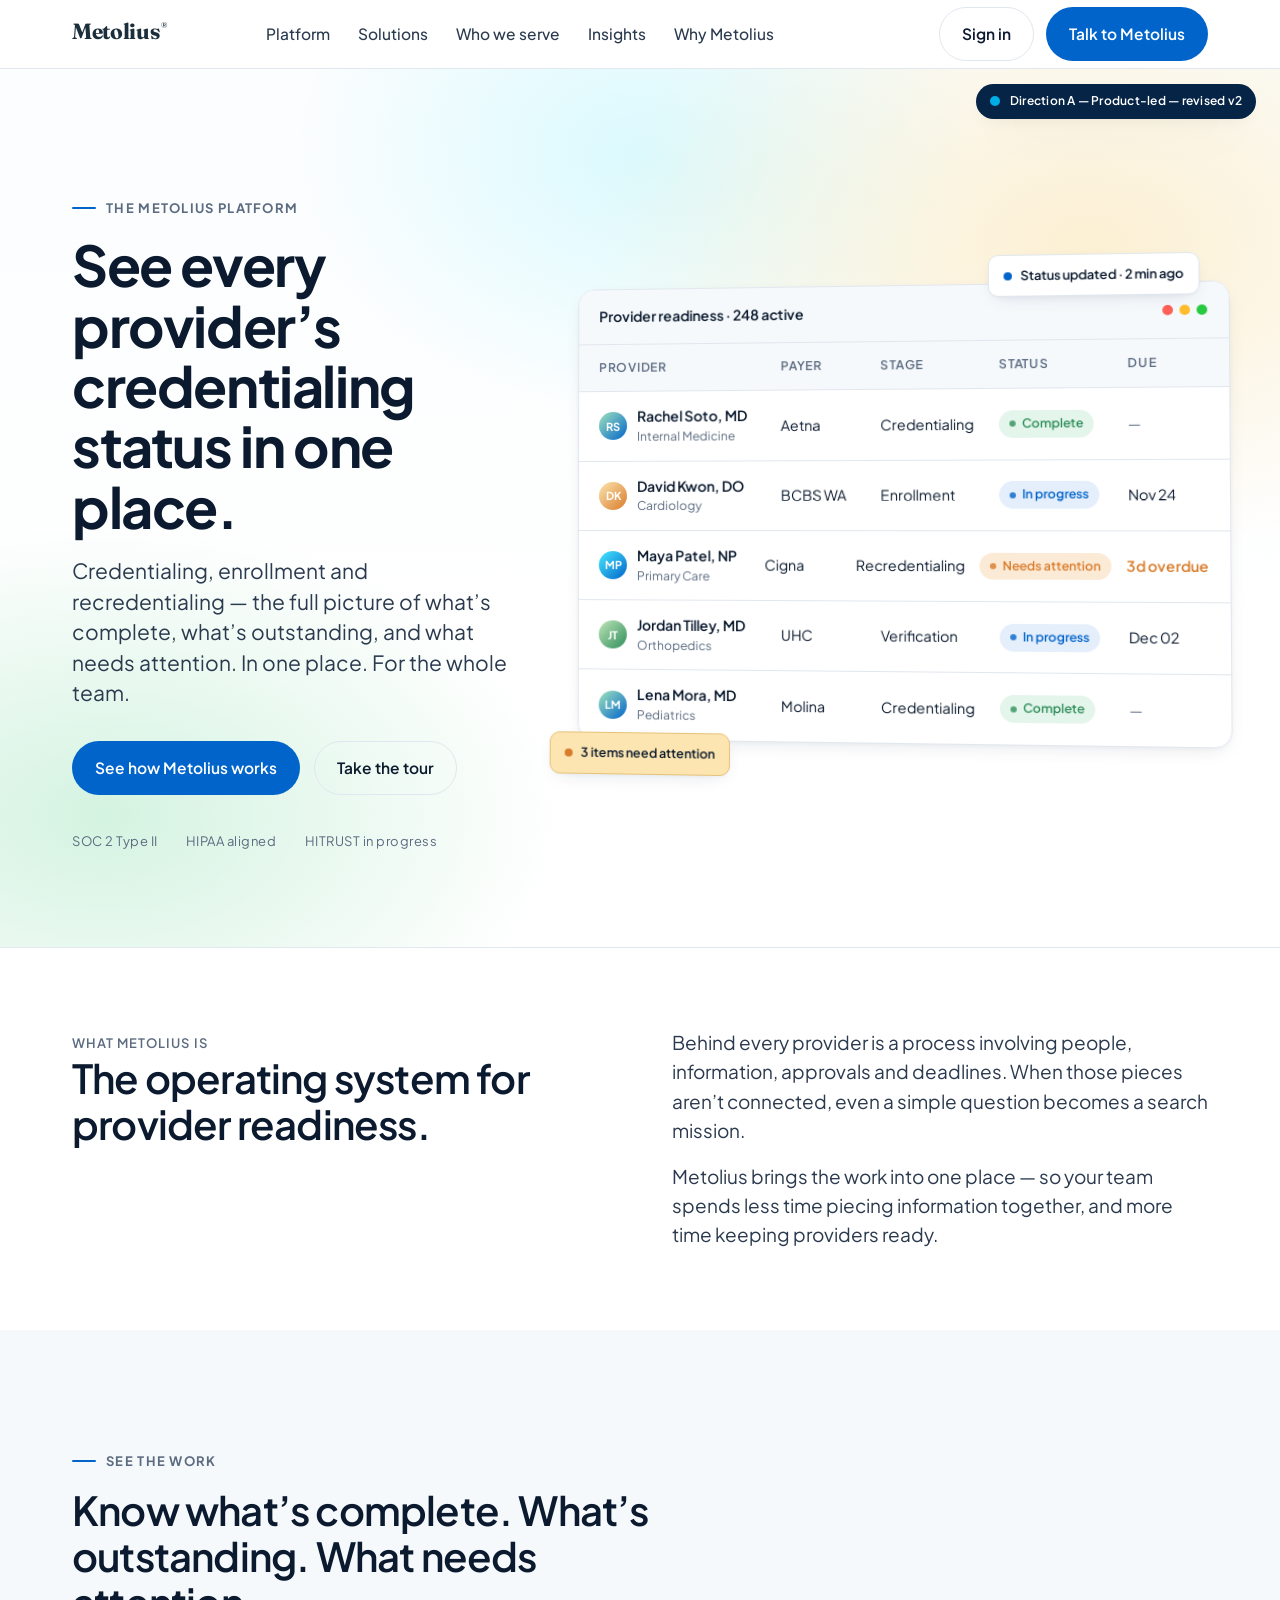
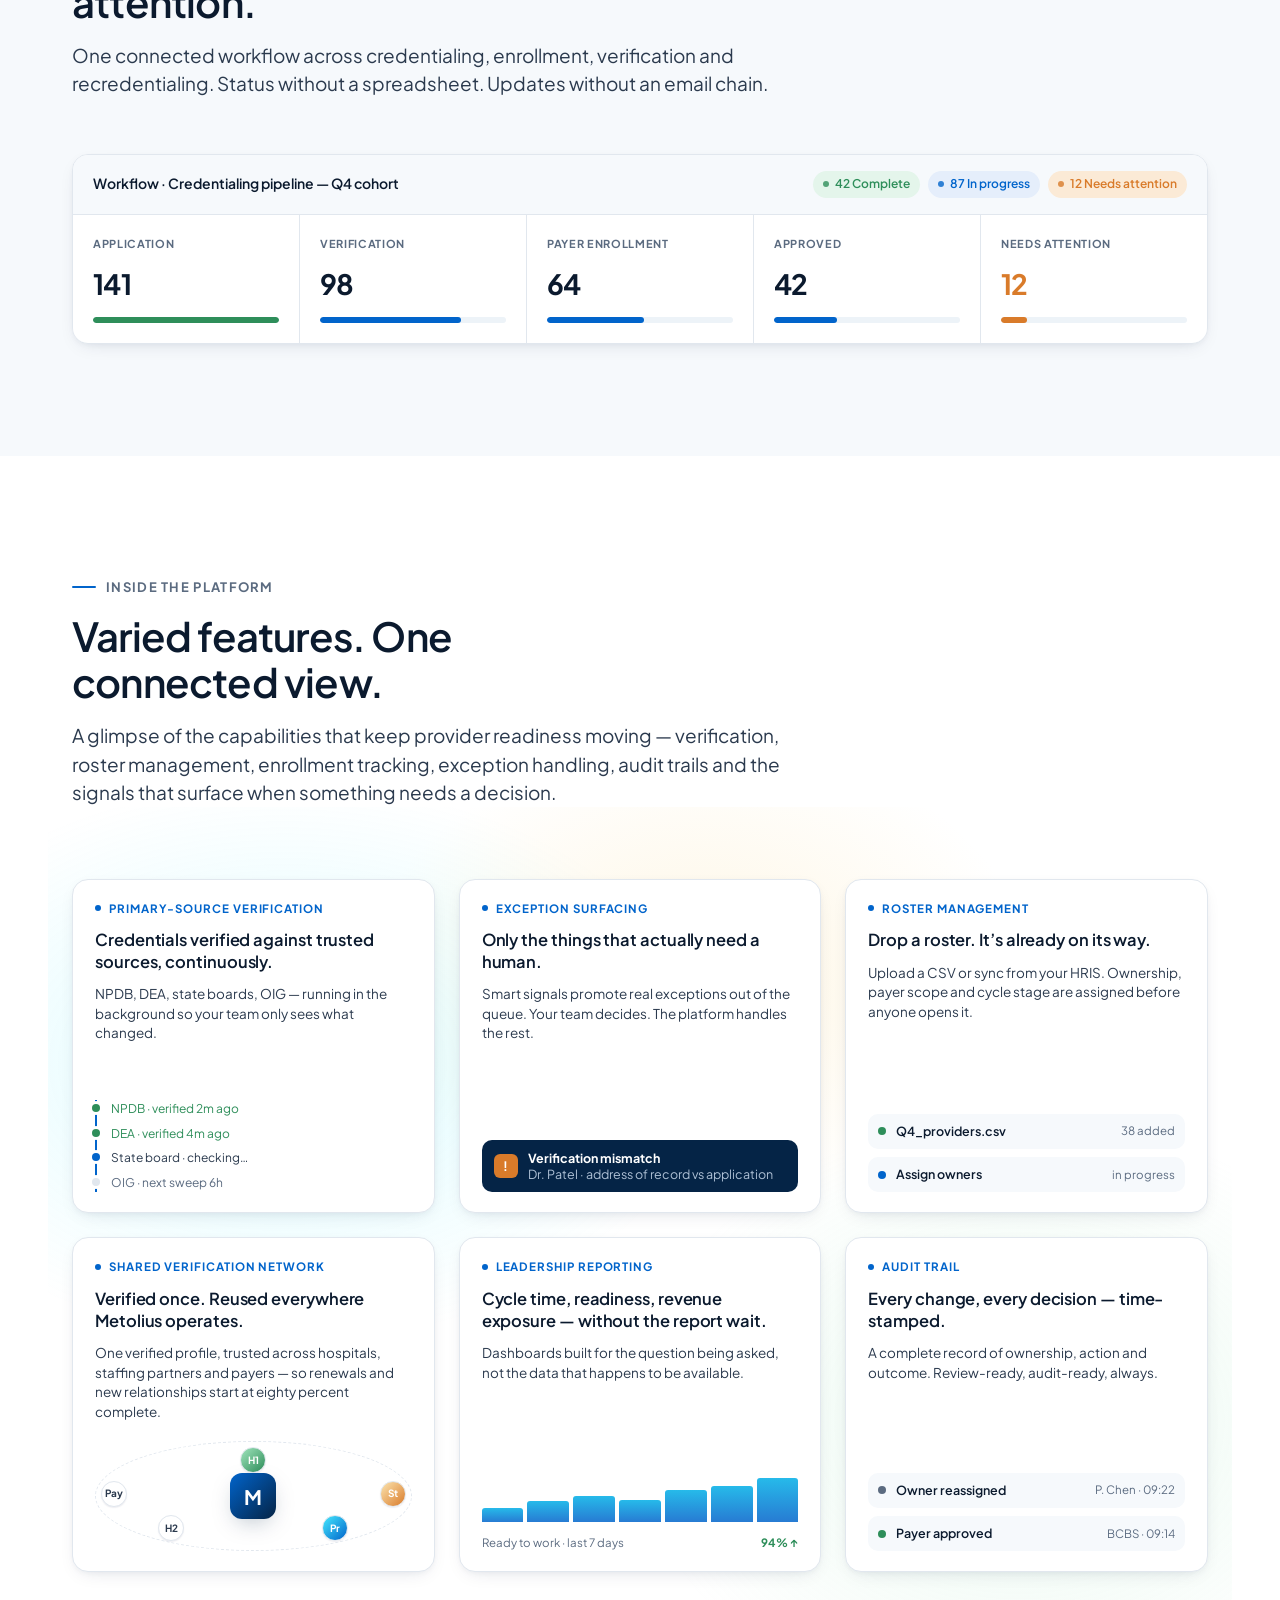
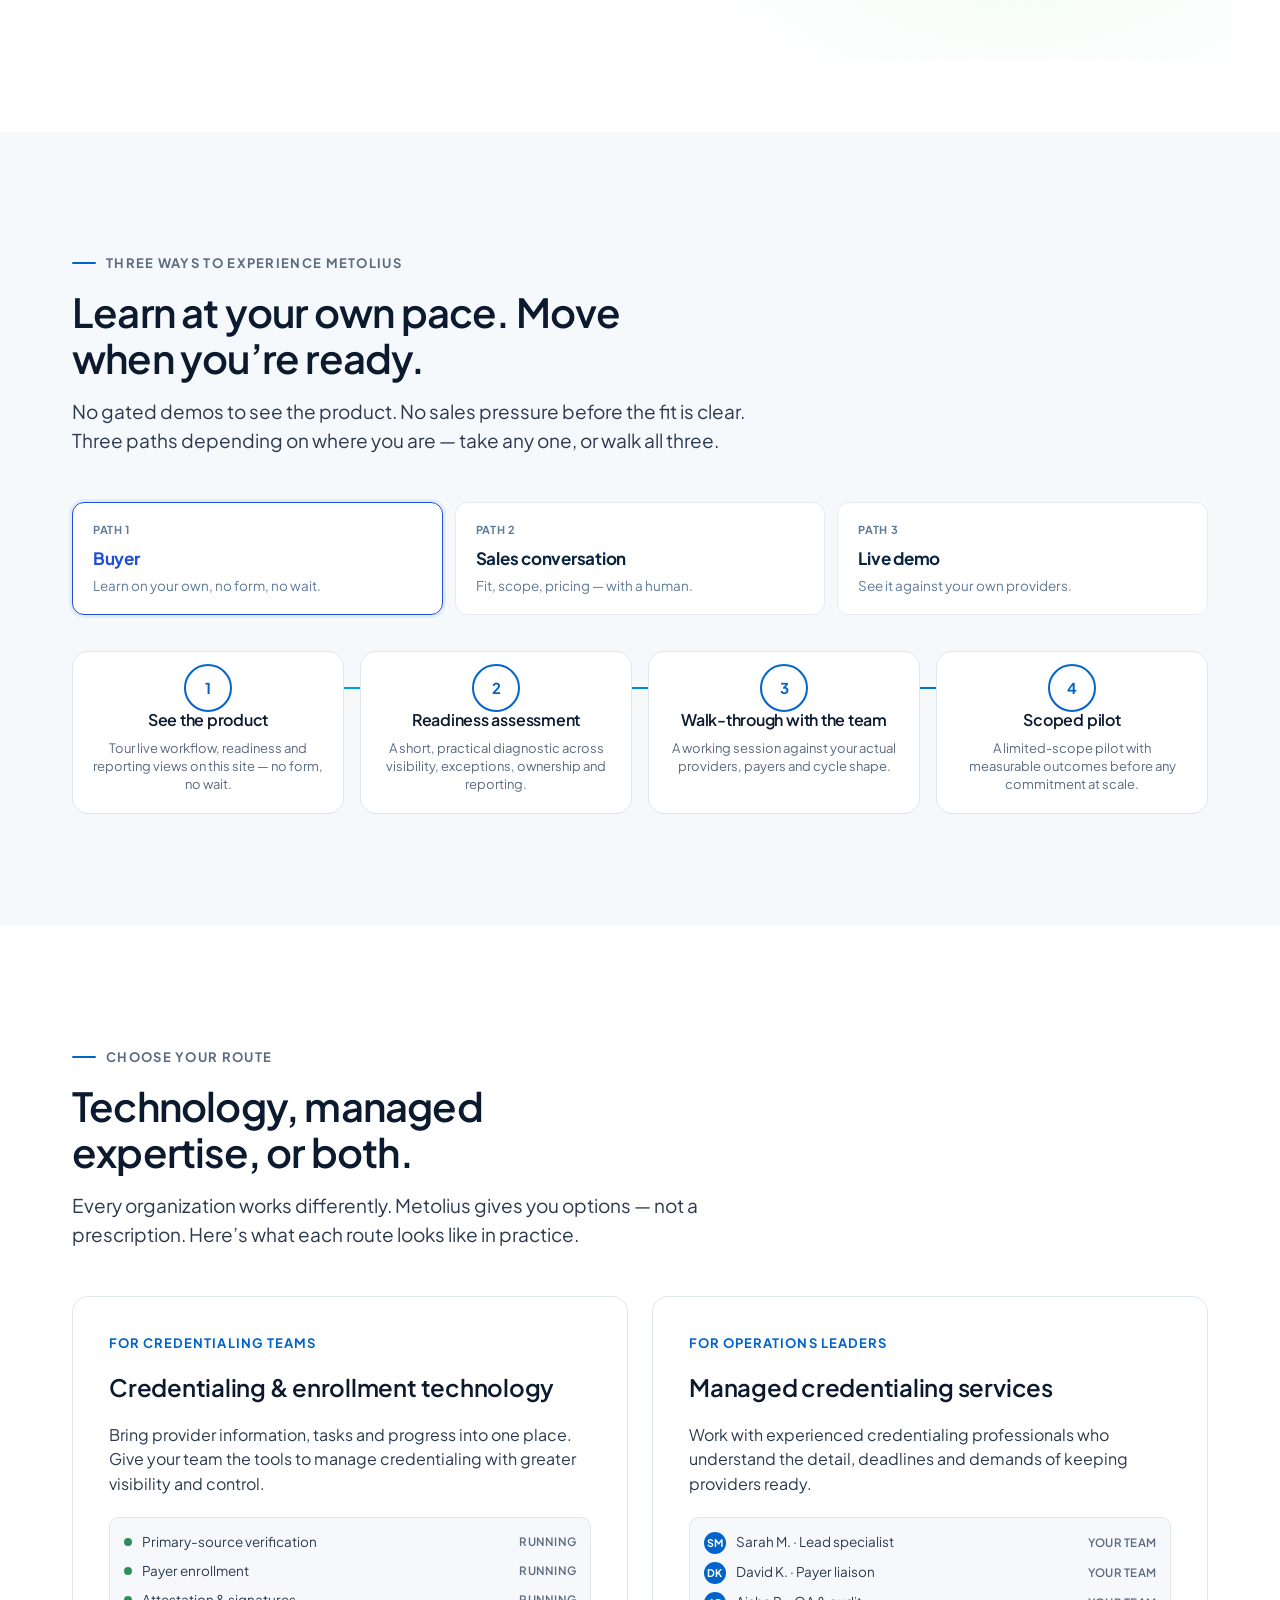
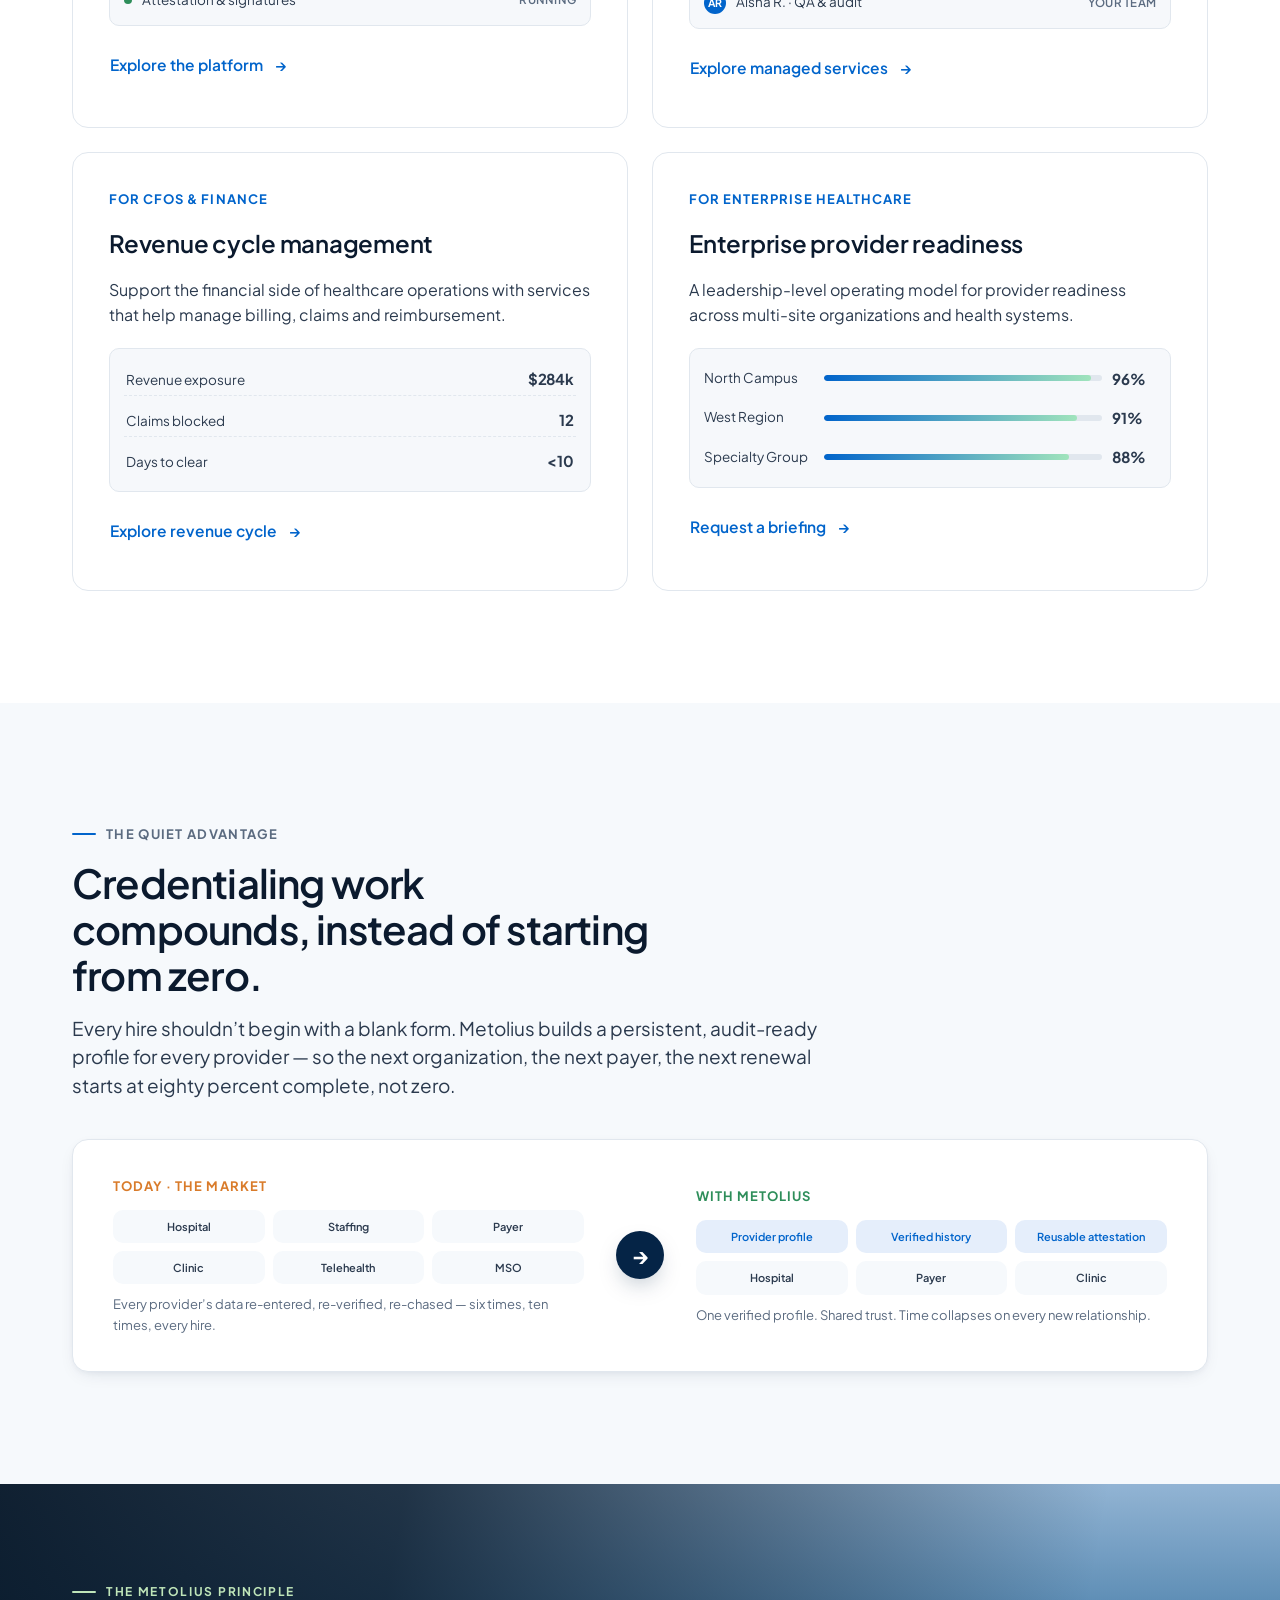
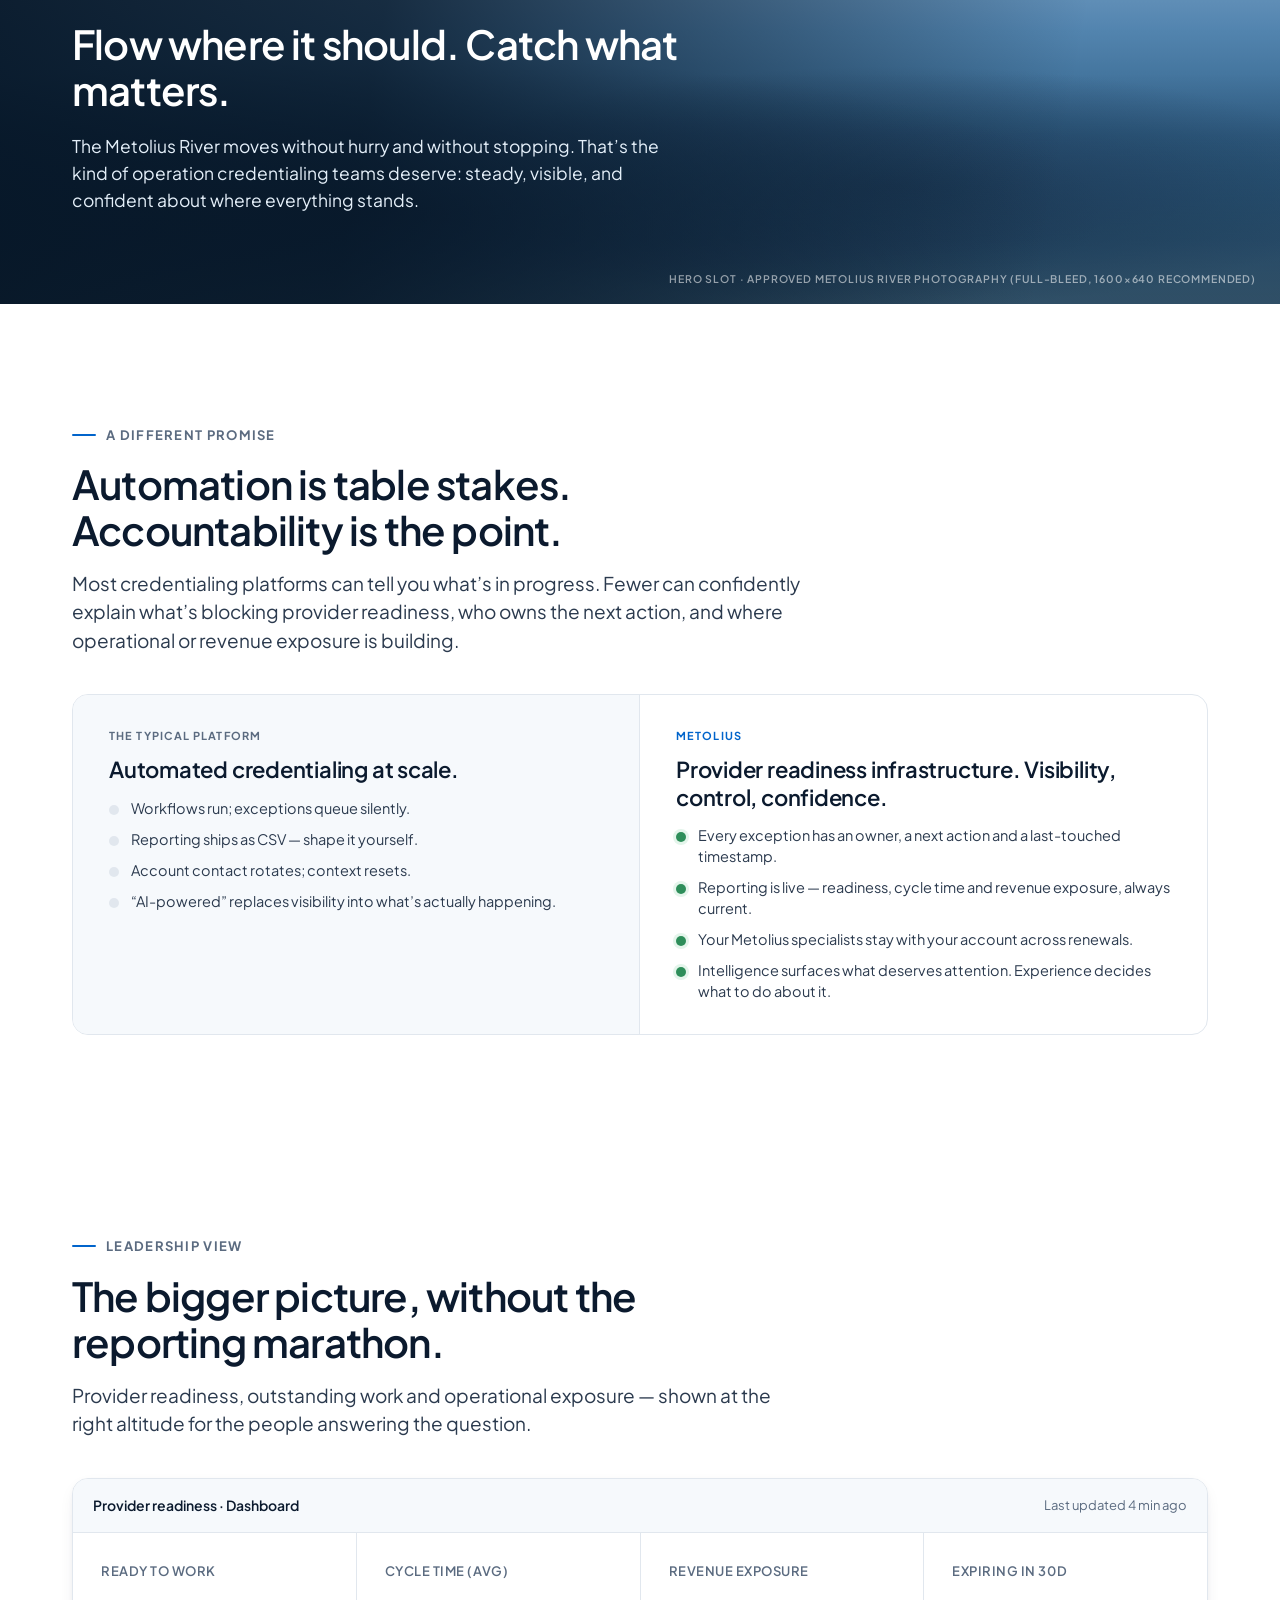
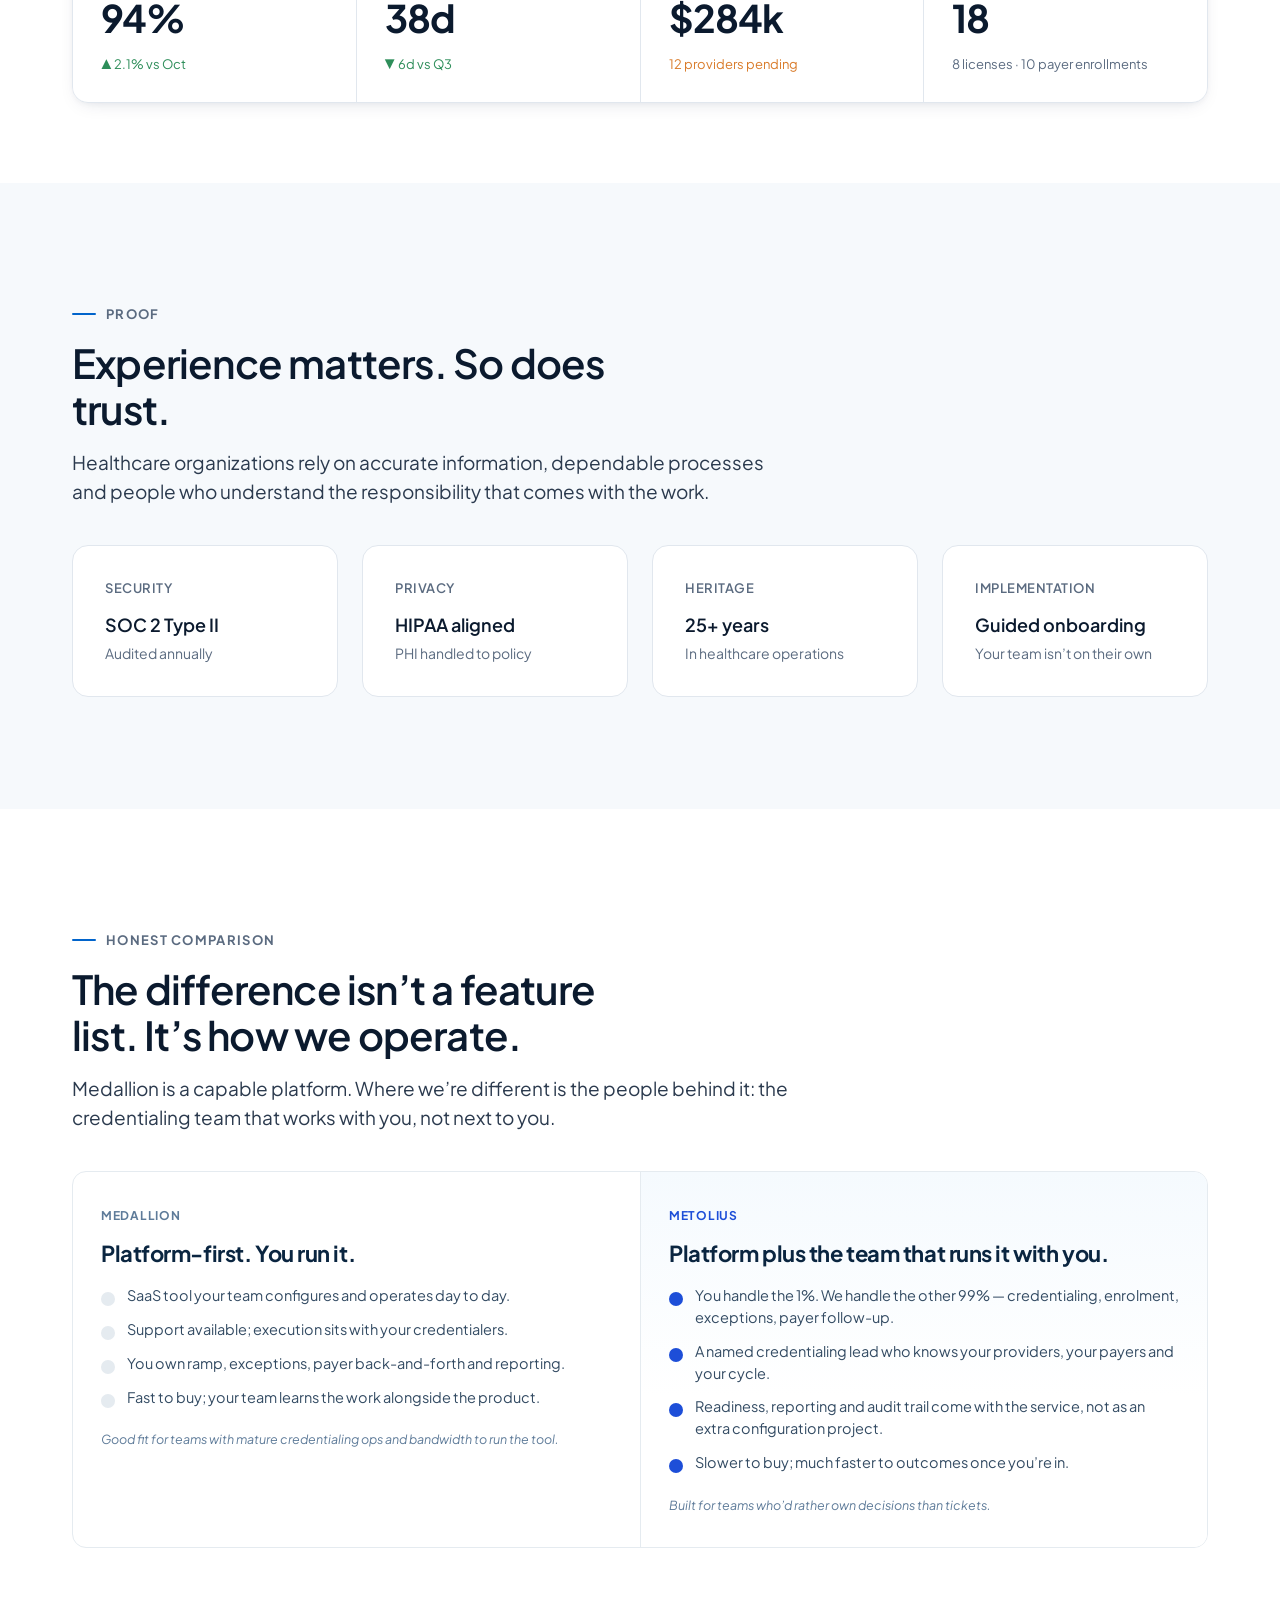
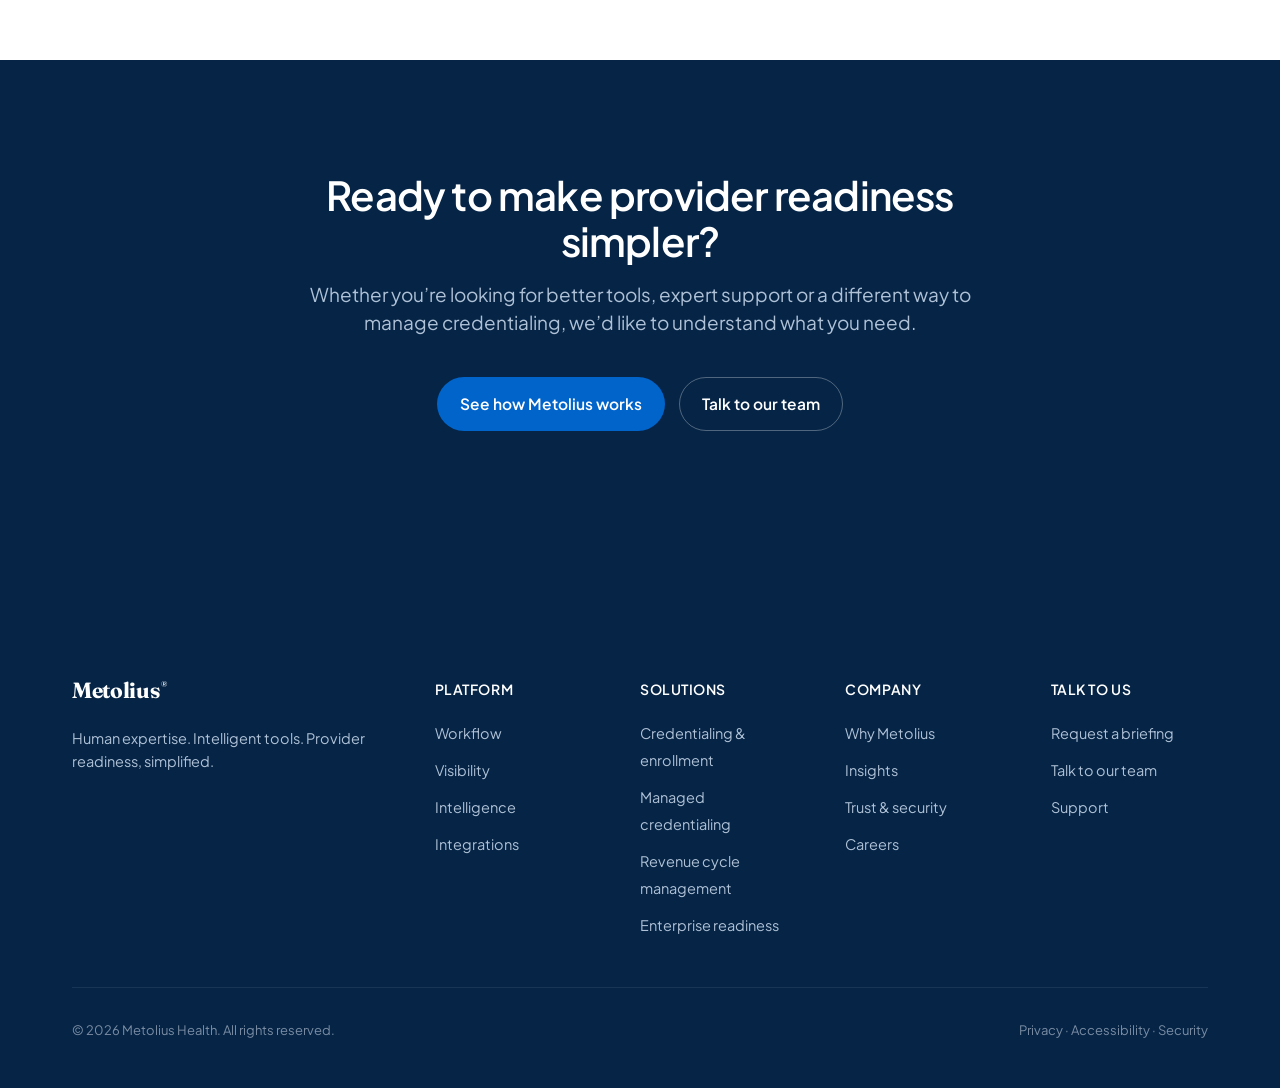
==== commit 9491b51a: "Fix: hidden attribute must win over display:grid on .journey panels" ====
--- a/A-product/index.html
+++ b/A-product/index.html
@@ -8,7 +8,7 @@
   <link rel="preconnect" href="https://fonts.gstatic.com" crossorigin>
   <link href="https://fonts.googleapis.com/css2?family=Plus+Jakarta+Sans:wght@400;500;600;700;800&family=Fraunces:opsz,wght@9..144,600;9..144,700;9..144,800&display=swap" rel="stylesheet">
   <link rel="stylesheet" href="../shared/tokens.css?v=20261126-journey">
-  <link rel="stylesheet" href="../shared/base.css?v=20261126-journey">
+  <link rel="stylesheet" href="../shared/base.css?v=20261126-journey2">
   <style>
     /* Direction A v2 specifics —
      * Nicola 11/19 asks folded in:
--- a/shared/base.css
+++ b/shared/base.css
@@ -1570,3 +1570,7 @@
     border-top: 1px solid #E5EBF0;
   }
 }
+
+/* ---------- hidden attribute must win over explicit display on .journey ---------- */
+.journey[hidden] { display: none !important; }
+
